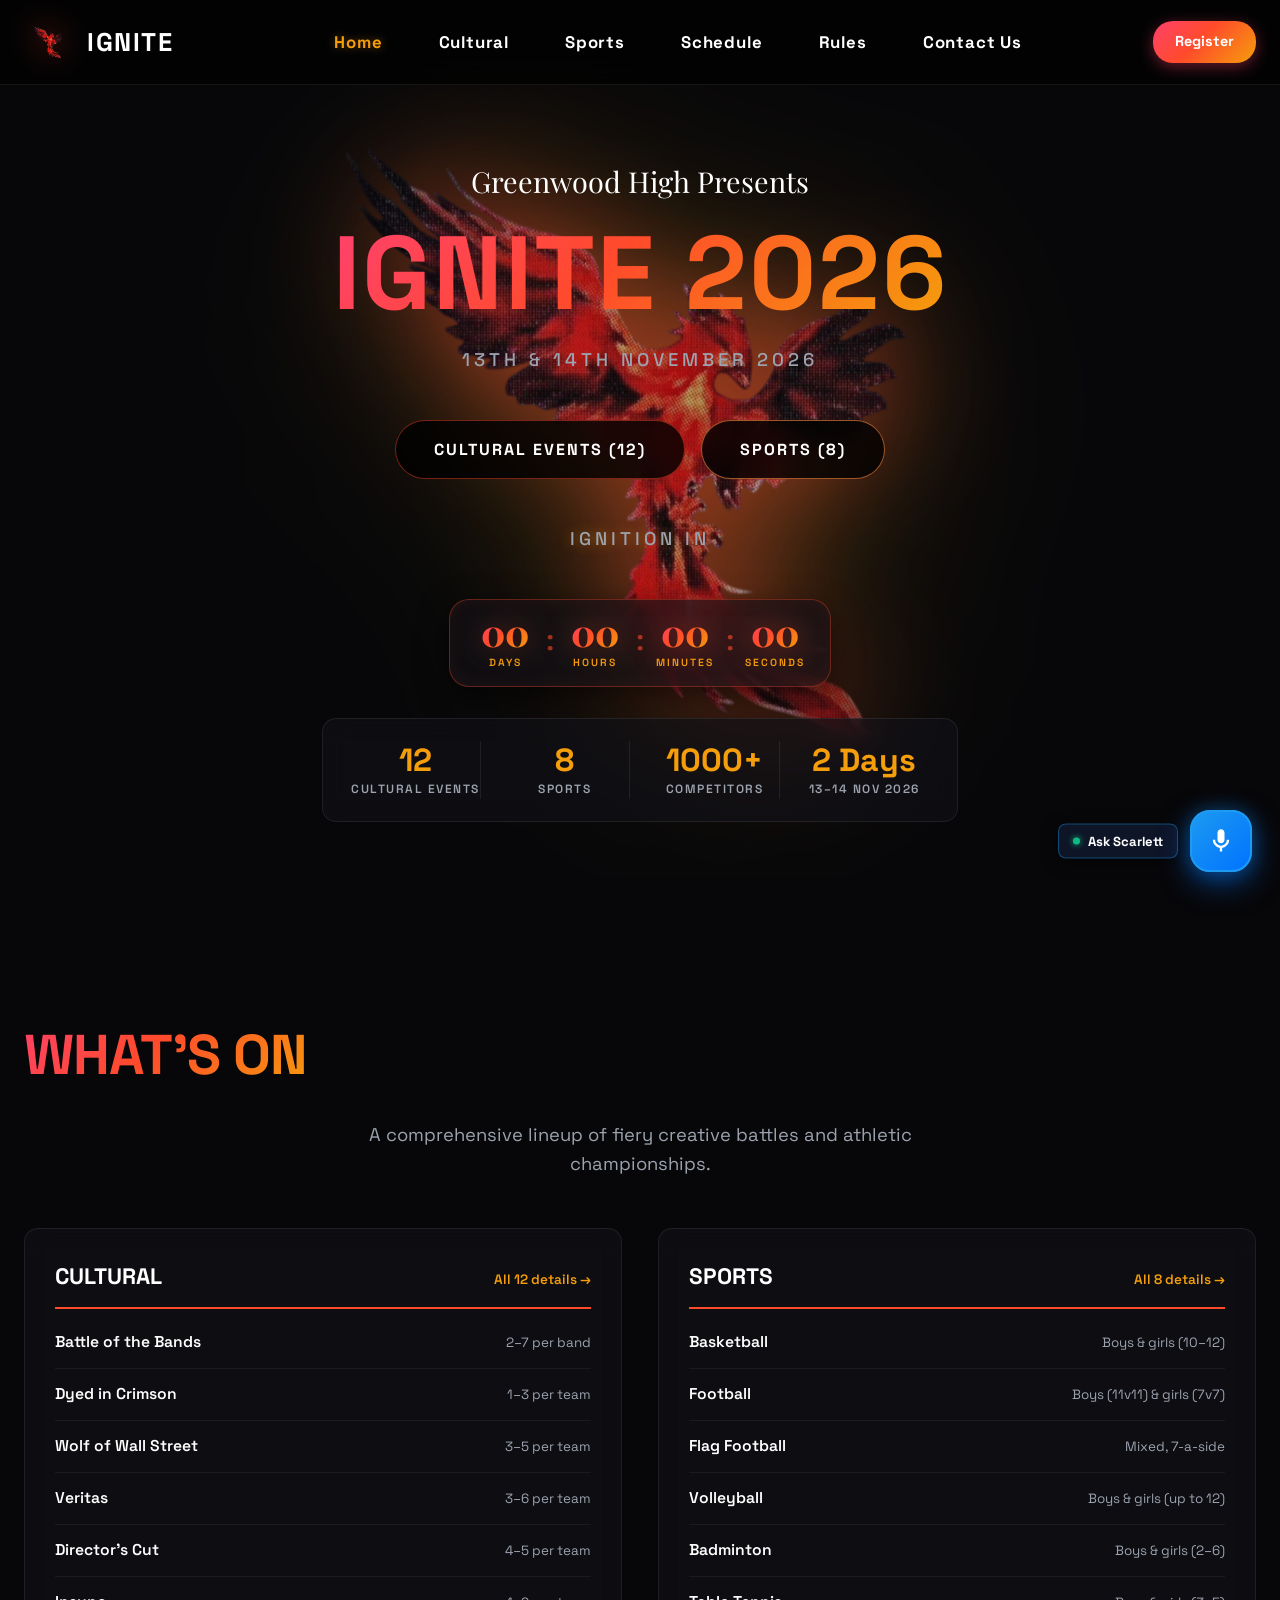
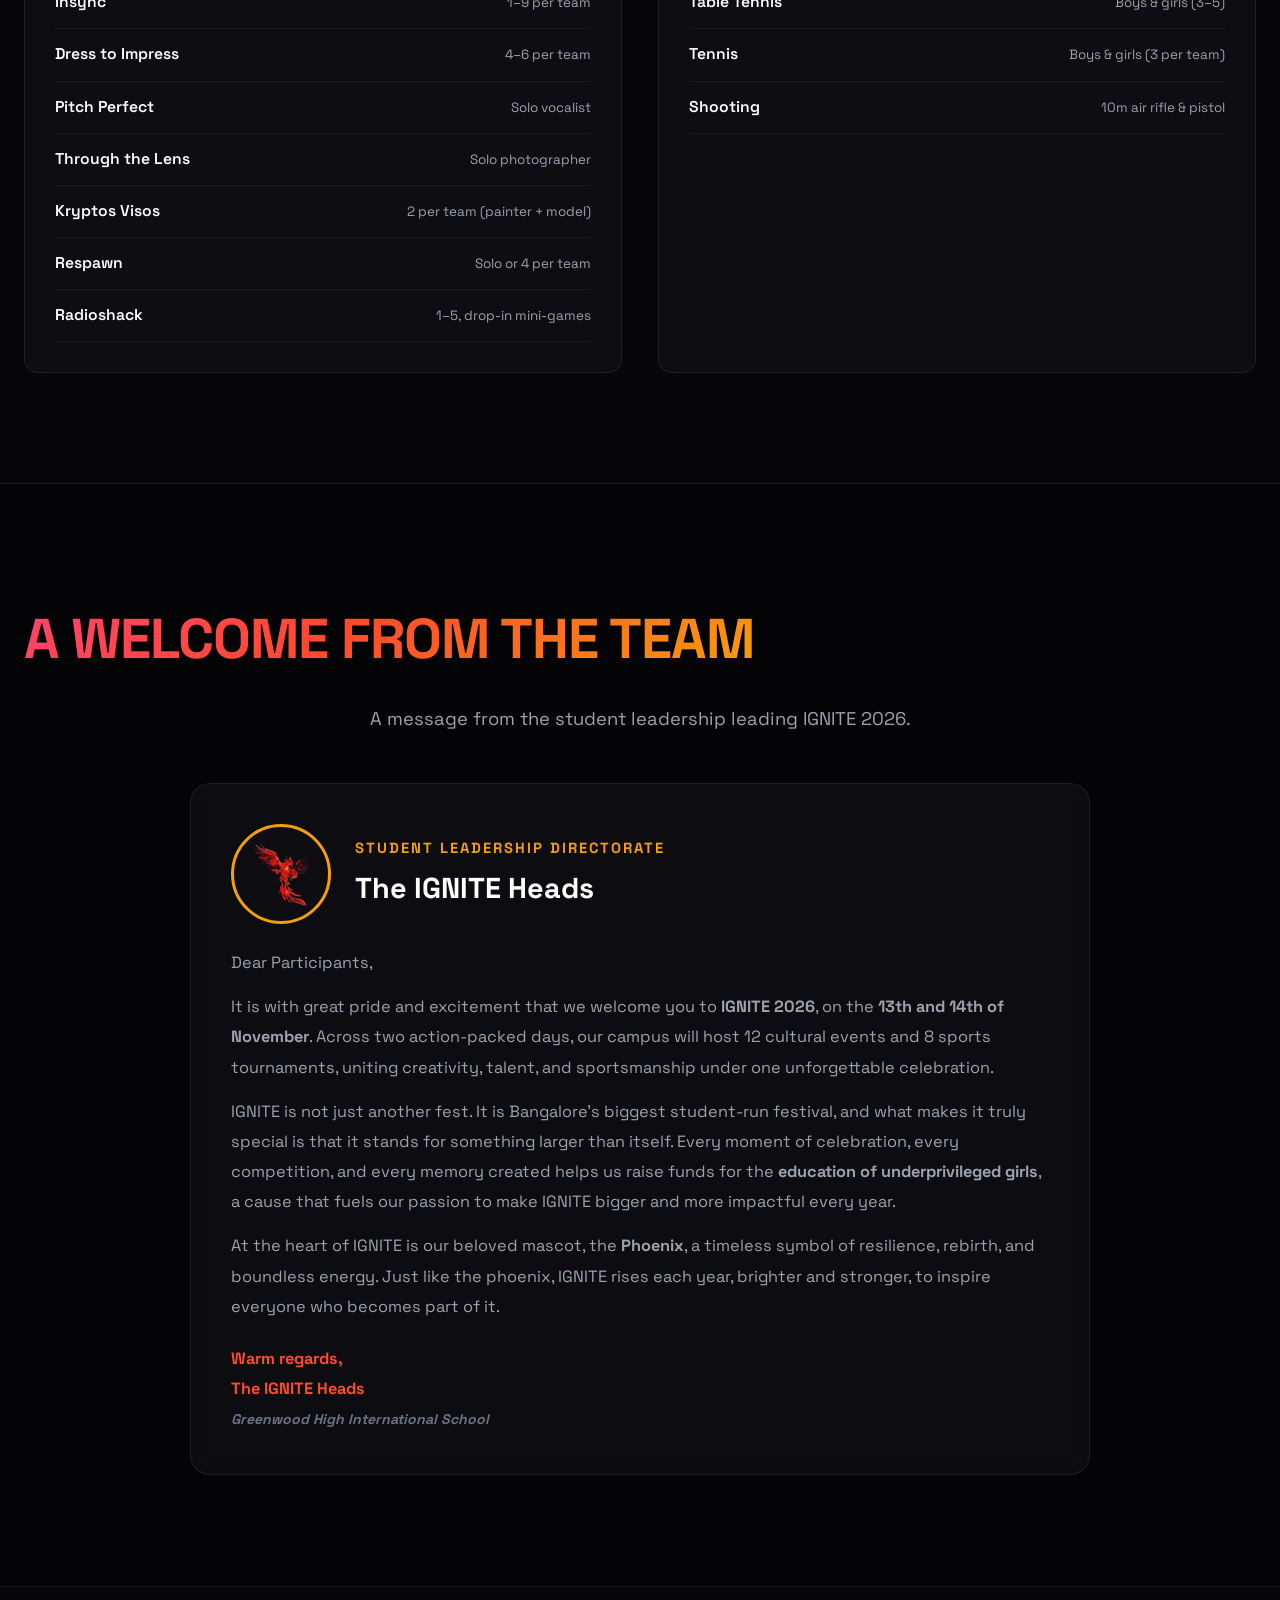
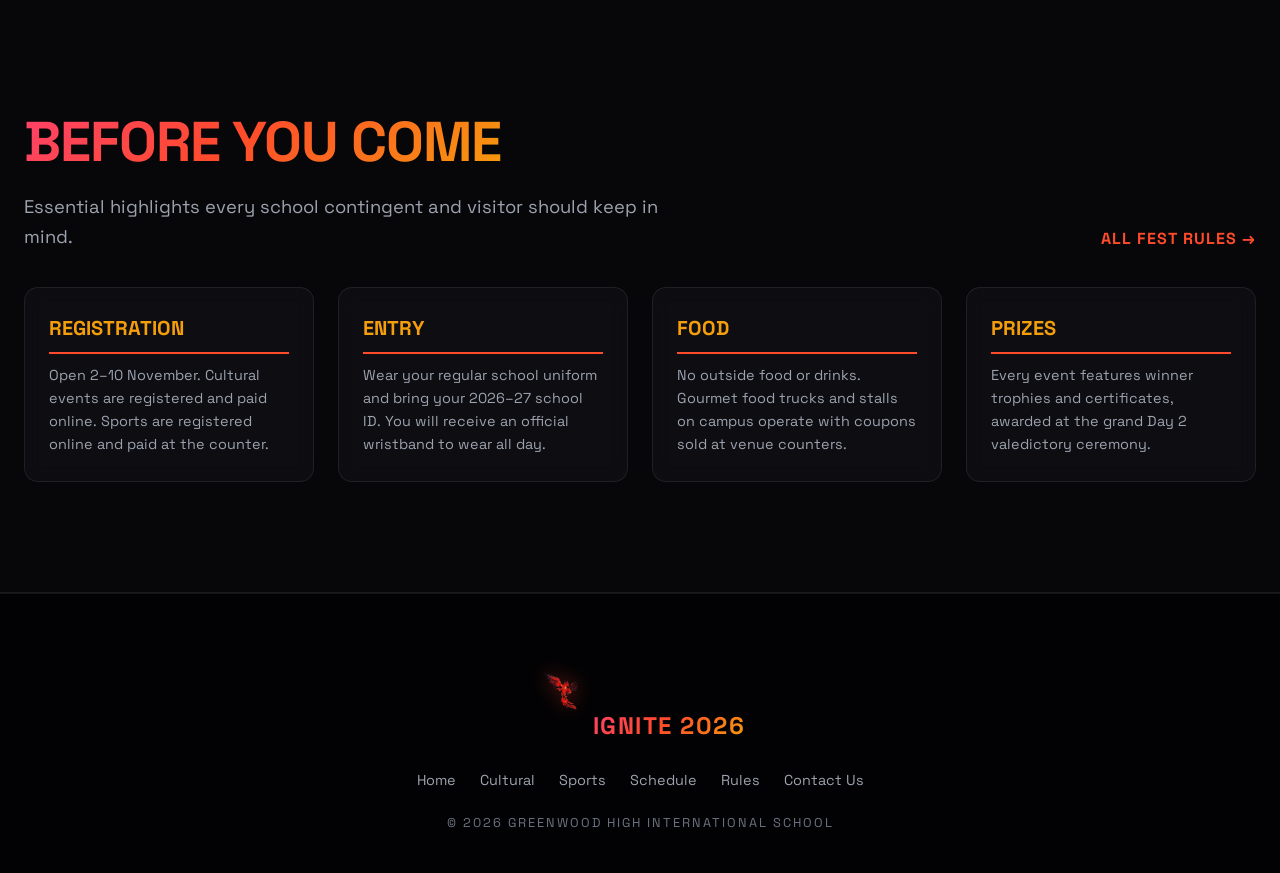
==== index.html @ 3eb48167 "Update index.html" ====
<!DOCTYPE html>
<html lang="en">
<head>
    <meta charset="UTF-8">
    <meta name="viewport" content="width=device-width, initial-scale=1.0">
    <title>IGNITE 2026 | Greenwood High Flagship Fest</title>
    <meta name="description" content="IGNITE 2026 is Greenwood High's premier interschool fest: 12 cultural events and 8 sports across two days, 13–14 November 2026.">
    <link rel="preconnect" href="https://fonts.googleapis.com">
    <link rel="preconnect" href="https://fonts.gstatic.com" crossorigin>
    <link href="https://fonts.googleapis.com/css2?family=Playfair+Display:ital,wght@0,600;0,800;1,600&family=Space+Grotesk:wght@300;400;500;600;700;800&display=swap" rel="stylesheet">
    <script>try{if(sessionStorage.getItem("igniteBurn")==="1")document.documentElement.classList.add("fire-arriving")}catch(e){}</script>
    <link rel="stylesheet" href="./styles.css">
</head>
<body>

    <!-- Phoenix Welcome Flight Entrance Animation -->
    <div id="phoenixWelcomeOverlay" class="phoenix-welcome-overlay">
        <button id="welcomeSkipBtn" class="welcome-skip-btn" aria-label="Skip intro animation">Skip Intro ✕</button>
        <div class="welcome-fire-ring"></div>
        <div class="welcome-phoenix-actor">
            <img src="WhatsApp Image 2026-10-20 at 10.38.51 PM.png" alt="IGNITE Phoenix Mascot Flying">
        </div>
        <div class="welcome-flight-text">
            <span class="welcome-flight-tag">Greenwood High Presents</span>
            <h2 class="welcome-flight-heading">IGNITE 2026</h2>
        </div>
    </div>

    <!-- Ambient Glowing Background Aura -->
    <div class="bg-ambient-glow">
        <div class="ambient-blob ambient-blob-1"></div>
        <div class="ambient-blob ambient-blob-2"></div>
        <div class="ambient-blob ambient-blob-3"></div>
    </div>

    <!-- Navigation Header -->
    <nav>
        <div class="container nav-content">
            <a href="index.html" class="logo-link">
                <img src="WhatsApp Image 2026-10-20 at 10.38.51 PM.png" alt="IGNITE Phoenix Mascot" class="nav-logo">
                <span class="logo-text">IGNITE</span>
            </a>

            <div class="nav-links">
                <a href="index.html" class="active">Home</a>
                <a href="cultural.html">Cultural</a>
                <a href="sports.html">Sports</a>
                <a href="schedule.html">Schedule</a>
                <a href="rules.html">Rules</a>
                <a href="contact.html">Contact Us</a>
            </div>

            <div class="nav-cta-group">
                <a href="contact.html" class="btn-register-nav">Register</a>
            </div>
        </div>
    </nav>

    <!-- Hero Section with Flying Phoenix Mascot Aura -->
    <header id="home" class="hero">
        <div class="container">
            <span class="intro-text">Greenwood High Presents</span>
            <h1><span class="gradient-text">IGNITE 2026</span></h1>
            <p>13th &amp; 14th November 2026</p>

            <div class="hero-actions-group">
                <a href="cultural.html" class="btn-glow">Cultural Events (12)</a>
                <a href="sports.html" class="btn-glow" style="border-color: rgba(255, 140, 66, 0.6);">Sports (8)</a>
            </div>

            <!-- Countdown Timer inspired by Oakridge Codefest -->
            <div class="hero-countdown-wrap" data-reveal>
                <p class="countdown-label">Ignition In</p>
                <div class="glass-countdown" data-target="2026-11-13T08:30:00+05:30" role="group" aria-label="Countdown to IGNITE 2026, 13th November 2026">
                    <div class="countdown-unit-box">
                        <span class="countdown-num" data-unit="days">00</span>
                        <span class="countdown-tag">Days</span>
                    </div>
                    <div class="countdown-sep">:</div>
                    <div class="countdown-unit-box">
                        <span class="countdown-num" data-unit="hours">00</span>
                        <span class="countdown-tag">Hours</span>
                    </div>
                    <div class="countdown-sep">:</div>
                    <div class="countdown-unit-box">
                        <span class="countdown-num" data-unit="minutes">00</span>
                        <span class="countdown-tag">Minutes</span>
                    </div>
                    <div class="countdown-sep">:</div>
                    <div class="countdown-unit-box">
                        <span class="countdown-num" data-unit="seconds">00</span>
                        <span class="countdown-tag">Seconds</span>
                    </div>
                </div>
            </div>

            <!-- Quick Metrics Strip -->
            <div class="hero-metrics">
                <div class="metric-item">
                    <div class="metric-num">12</div>
                    <div class="metric-label">Cultural Events</div>
                </div>
                <div class="metric-item">
                    <div class="metric-num">8</div>
                    <div class="metric-label">Sports</div>
                </div>
                <div class="metric-item">
                    <div class="metric-num">1000+</div>
                    <div class="metric-label">Competitors</div>
                </div>
                <div class="metric-item">
                    <div class="metric-num">2 Days</div>
                    <div class="metric-label">13–14 Nov 2026</div>
                </div>
            </div>
        </div>
    </header>

    <!-- What's On: Live Programme Overview -->
    <section class="section">
        <div class="container">
            <h2 class="section-title gradient-text">What's On</h2>
            <p class="section-subtitle">A comprehensive lineup of fiery creative battles and athletic championships.</p>

            <div class="programme-grid">
                <!-- Cultural Programme Box -->
                <div class="programme-box">
                    <h3>Cultural <a href="cultural.html">All 12 details →</a></h3>
                    <ul class="programme-list">
                        <li><a href="cultural.html#battle-of-the-bands"><span class="name">Battle of the Bands</span><span class="size">2–7 per band</span></a></li>
                        <li><a href="cultural.html#dyed-in-crimson"><span class="name">Dyed in Crimson</span><span class="size">1–3 per team</span></a></li>
                        <li><a href="cultural.html#wolf-of-wall-street"><span class="name">Wolf of Wall Street</span><span class="size">3–5 per team</span></a></li>
                        <li><a href="cultural.html#veritas"><span class="name">Veritas</span><span class="size">3–6 per team</span></a></li>
                        <li><a href="cultural.html#directors-cut"><span class="name">Director's Cut</span><span class="size">4–5 per team</span></a></li>
                        <li><a href="cultural.html#insync"><span class="name">Insync</span><span class="size">1–9 per team</span></a></li>
                        <li><a href="cultural.html#dress-to-impress"><span class="name">Dress to Impress</span><span class="size">4–6 per team</span></a></li>
                        <li><a href="cultural.html#pitch-perfect"><span class="name">Pitch Perfect</span><span class="size">Solo vocalist</span></a></li>
                        <li><a href="cultural.html#through-the-lens"><span class="name">Through the Lens</span><span class="size">Solo photographer</span></a></li>
                        <li><a href="cultural.html#kryptos-visos"><span class="name">Kryptos Visos</span><span class="size">2 per team (painter + model)</span></a></li>
                        <li><a href="cultural.html#respawn"><span class="name">Respawn</span><span class="size">Solo or 4 per team</span></a></li>
                        <li><a href="cultural.html#radioshack"><span class="name">Radioshack</span><span class="size">1–5, drop-in mini-games</span></a></li>
                    </ul>
                </div>

                <!-- Sports Programme Box -->
                <div class="programme-box">
                    <h3>Sports <a href="sports.html">All 8 details →</a></h3>
                    <ul class="programme-list">
                        <li><a href="sports.html#basketball"><span class="name">Basketball</span><span class="size">Boys &amp; girls (10–12)</span></a></li>
                        <li><a href="sports.html#football"><span class="name">Football</span><span class="size">Boys (11v11) &amp; girls (7v7)</span></a></li>
                        <li><a href="sports.html#flag-football"><span class="name">Flag Football</span><span class="size">Mixed, 7-a-side</span></a></li>
                        <li><a href="sports.html#volleyball"><span class="name">Volleyball</span><span class="size">Boys &amp; girls (up to 12)</span></a></li>
                        <li><a href="sports.html#badminton"><span class="name">Badminton</span><span class="size">Boys &amp; girls (2–6)</span></a></li>
                        <li><a href="sports.html#table-tennis"><span class="name">Table Tennis</span><span class="size">Boys &amp; girls (3–5)</span></a></li>
                        <li><a href="sports.html#tennis"><span class="name">Tennis</span><span class="size">Boys &amp; girls (3 per team)</span></a></li>
                        <li><a href="sports.html#shooting"><span class="name">Shooting</span><span class="size">10m air rifle &amp; pistol</span></a></li>
                    </ul>
                </div>
            </div>
        </div>
    </section>

    <!-- Welcome Letter from the Team Section -->
    <section id="welcome" class="section section-darker">
        <div class="container">
            <h2 class="section-title gradient-text">A Welcome From The Team</h2>
            <p class="section-subtitle">A message from the student leadership leading IGNITE 2026.</p>

            <div style="max-width: 900px; margin: 0 auto;">
                <div class="glass-card" style="display: flex; flex-direction: column; gap: 24px; text-align: left;">
                    <div style="display: flex; align-items: center; gap: 24px; flex-wrap: wrap;">
                        <img src="WhatsApp Image 2026-10-20 at 10.38.51 PM.png" alt="Phoenix Crest" style="width: 100px; height: 100px; border-radius: 50%; object-fit: cover; border: 3px solid var(--accent-gold); flex-shrink: 0;">
                        <div>
                            <h4 style="color: var(--accent-gold); text-transform: uppercase; letter-spacing: 2px; font-size: 0.92rem; margin-bottom: 4px;">Student Leadership Directorate</h4>
                            <h3 style="font-size: 1.8rem; font-weight: 800;">The IGNITE Heads</h3>
                        </div>
                    </div>
                    <div style="color: var(--text-muted); font-size: 1.02rem; line-height: 1.85; display: flex; flex-direction: column; gap: 14px;">
                        <p>Dear Participants,</p>
                        <p>It is with great pride and excitement that we welcome you to <strong>IGNITE 2026</strong>, on the <strong>13th and 14th of November</strong>. Across two action-packed days, our campus will host 12 cultural events and 8 sports tournaments, uniting creativity, talent, and sportsmanship under one unforgettable celebration.</p>
                        <p>IGNITE is not just another fest. It is Bangalore's biggest student-run festival, and what makes it truly special is that it stands for something larger than itself. Every moment of celebration, every competition, and every memory created helps us raise funds for the <strong>education of underprivileged girls</strong>, a cause that fuels our passion to make IGNITE bigger and more impactful every year.</p>
                        <p>At the heart of IGNITE is our beloved mascot, the <strong>Phoenix</strong>, a timeless symbol of resilience, rebirth, and boundless energy. Just like the phoenix, IGNITE rises each year, brighter and stronger, to inspire everyone who becomes part of it.</p>
                        <p style="color: var(--accent-orange); font-weight: 700; margin-top: 8px;">Warm regards,<br>The IGNITE Heads<br><em style="font-size: 0.88rem; color: var(--text-subtle);">Greenwood High International School</em></p>
                    </div>
                </div>
            </div>
        </div>
    </section>

    <!-- Before You Come Section -->
    <section class="section">
        <div class="container">
            <div style="display: flex; justify-content: space-between; align-items: flex-end; margin-bottom: 20px; flex-wrap: wrap; gap: 16px;">
                <div>
                    <h2 class="section-title gradient-text" style="text-align: left; margin-bottom: 6px;">Before You Come</h2>
                    <p class="section-subtitle" style="text-align: left; margin-bottom: 0;">Essential highlights every school contingent and visitor should keep in mind.</p>
                </div>
                <a href="rules.html" class="event-action" style="font-size: 1rem;">All fest rules →</a>
            </div>

            <div class="know-grid">
                <div class="know-item">
                    <h3>Registration</h3>
                    <p>Open 2–10 November. Cultural events are registered and paid online. Sports are registered online and paid at the counter.</p>
                </div>
                <div class="know-item">
                    <h3>Entry</h3>
                    <p>Wear your regular school uniform and bring your 2026–27 school ID. You will receive an official wristband to wear all day.</p>
                </div>
                <div class="know-item">
                    <h3>Food</h3>
                    <p>No outside food or drinks. Gourmet food trucks and stalls on campus operate with coupons sold at venue counters.</p>
                </div>
                <div class="know-item">
                    <h3>Prizes</h3>
                    <p>Every event features winner trophies and certificates, awarded at the grand Day 2 valedictory ceremony.</p>
                </div>
            </div>
        </div>
    </section>

    <!-- Footer -->
    <footer>
        <div class="container">
            <img src="WhatsApp Image 2026-10-20 at 10.38.51 PM.png" alt="IGNITE Crest">
            <div class="logo-text gradient-text" style="font-size: 1.5rem; margin-bottom: 10px;">IGNITE 2026</div>
            <ul class="footer-nav">
                <li><a href="index.html">Home</a></li>
                <li><a href="cultural.html">Cultural</a></li>
                <li><a href="sports.html">Sports</a></li>
                <li><a href="schedule.html">Schedule</a></li>
                <li><a href="rules.html">Rules</a></li>
                <li><a href="contact.html">Contact Us</a></li>
            </ul>
            <p style="text-transform: uppercase; letter-spacing: 2px; font-size: 0.8rem; color: var(--text-subtle);">© 2026 Greenwood High International School</p>
        </div>
    </footer>

    <!-- SCARLETT AI VOICE/CHAT BUTTON (Omnipresent) -->
    <div class="scarlett-omnipresent-container">
        <div class="scarlett-fab-tag">
            <span class="scarlett-status-dot"></span>
            Ask Scarlett
        </div>
        <button id="scarlettVoiceBtn" class="scarlett-voice-button" aria-label="Open Scarlett AI Assistant">
            <div class="scarlett-voice-pulse"></div>
            <svg class="scarlett-mic-icon" viewBox="0 0 24 24">
                <path d="M12 14c1.66 0 3-1.34 3-3V5c0-1.66-1.34-3-3-3S9 3.34 9 5v6c0 1.66 1.34 3 3 3z"/>
                <path d="M17 11c0 2.76-2.24 5-5 5s-5-2.24-5-5H5c0 3.53 2.61 6.43 6 6.92V21h2v-3.08c3.39-.49 6-3.39 6-6.92h-2z"/>
            </svg>
        </button>
    </div>

    <!-- Scarlett Chat Drawer Window -->
    <div id="scarlettChatWindow" class="scarlett-chat-window">
        <div class="scarlett-chat-header">
            <div class="scarlett-profile">
                <div class="scarlett-avatar-bubble">
                    <svg viewBox="0 0 24 24"><path d="M12 14c1.66 0 3-1.34 3-3V5c0-1.66-1.34-3-3-3S9 3.34 9 5v6c0 1.66 1.34 3 3 3z"/><path d="M17 11c0 2.76-2.24 5-5 5s-5-2.24-5-5H5c0 3.53 2.61 6.43 6 6.92V21h2v-3.08c3.39-.49 6-3.39 6-6.92h-2z"/></svg>
                </div>
                <div>
                    <div class="scarlett-name">Scarlett AI</div>
                    <div class="scarlett-status-text">
                        <span class="scarlett-status-dot"></span>
                        IGNITE 2026 Assistant
                    </div>
                </div>
            </div>
            <button id="scarlettChatClose" class="scarlett-chat-close" aria-label="Close Chat">✕</button>
        </div>

        <div id="scarlettChatMessages" class="scarlett-chat-messages">
            <div class="scarlett-msg bot">
                <div class="scarlett-msg-bubble">
                    Hello! I'm <strong>Scarlett</strong>, your official assistant for Greenwood High's IGNITE 2026. Ask me anything about our 12 cultural events, 8 sports, rules, or registration!
                </div>
                <span class="scarlett-msg-time">Just now</span>
            </div>
        </div>

        <div class="scarlett-quick-chips">
            <button class="scarlett-chip" data-prompt="What are the dates for IGNITE?">📅 Fest Dates</button>
            <button class="scarlett-chip" data-prompt="What are the rules for Wolf of Wall Street?">📈 Wall Street</button>
            <button class="scarlett-chip" data-prompt="Tell me about Battle of the Bands">🎸 Bands</button>
            <button class="scarlett-chip" data-prompt="What is Dyed in Crimson about?">🩸 Crimson Mystery</button>
            <button class="scarlett-chip" data-prompt="What sports tournaments are happening?">⚽ Sports</button>
            <button class="scarlett-chip" data-prompt="What are the key rules for entry?">🎟️ Entry Rules</button>
        </div>

        <div class="scarlett-input-area">
            <input type="text" id="scarlettChatInput" placeholder="Ask Scarlett about rules, events, schedule...">
            <button id="scarlettSendBtn" class="scarlett-send-btn" aria-label="Send query">
                <svg viewBox="0 0 24 24"><path d="M2.01 21L23 12 2.01 3 2 10l15 2-15 2z"/></svg>
            </button>
        </div>
    </div>

    <script src="./script.js"></script>
</body>
</html>
---- styles.css ----
/* ==========================================================================
   IGNITE 2026 - Premium Dark Fire / Phoenix Design System
   Exact GWHMUN 2026 Architectural Alignment with IGNITE Fire Warm Palette
   ========================================================================== */

:root {
    --bg-color: #070709;
    --surface-color: rgba(18, 18, 24, 0.65);
    --surface-card: rgba(22, 22, 30, 0.75);
    --border-color: rgba(255, 255, 255, 0.08);
    --border-glow: rgba(255, 75, 43, 0.3);
    --text-main: #ffffff;
    --text-muted: #9ca3af;
    --text-subtle: #6b7280;

    /* IGNITE Warm Fire / Phoenix Accents */
    --accent-gold: #f59e0b;
    --accent-orange: #ff4b2b;
    --accent-fire: #ff416c;
    --accent-crimson: #e11d48;
    --gradient-glow: linear-gradient(135deg, #ff416c 0%, #ff4b2b 45%, #f59e0b 100%);
    --gradient-fire: linear-gradient(135deg, #ff416c 0%, #ff4b2b 45%, #f59e0b 100%);

    --radius-sm: 8px;
    --radius-md: 14px;
    --radius-lg: 20px;
    --radius-full: 9999px;

    --transition: all 0.35s cubic-bezier(0.16, 1, 0.3, 1);
}

* {
    margin: 0;
    padding: 0;
    box-sizing: border-box;
    font-family: 'Space Grotesk', sans-serif;
    scroll-behavior: smooth;
}

body {
    background-color: var(--bg-color);
    color: var(--text-main);
    line-height: 1.6;
    overflow-x: hidden;
    position: relative;
    transition: opacity 0.2s ease;
}

body.fade-out {
    opacity: 0;
}

@keyframes fadeInPage {
    from { opacity: 0; transform: translateY(15px); }
    to { opacity: 1; transform: translateY(0); }
}

.container {
    max-width: 1300px;
    margin: 0 auto;
    padding: 0 24px;
}

/* Background Ambient Glow */
.bg-ambient-glow {
    position: fixed;
    top: 0;
    left: 0;
    width: 100%;
    height: 100%;
    pointer-events: none;
    z-index: -1;
    overflow: hidden;
}

.ambient-blob {
    position: absolute;
    border-radius: 50%;
    filter: blur(120px);
    opacity: 0.16;
}

.ambient-blob-1 { width: 550px; height: 550px; background: #ff416c; top: -100px; left: -100px; }
.ambient-blob-2 { width: 600px; height: 600px; background: #ff4b2b; top: 40%; right: -150px; }
.ambient-blob-3 { width: 500px; height: 500px; background: #f59e0b; bottom: -100px; left: 20%; }

/* --- Glass Navbar (GWHMUN Style) --- */
nav {
    position: fixed;
    top: 0;
    width: 100%;
    padding: 18px 0;
    background: rgba(0, 0, 0, 0.65);
    backdrop-filter: blur(20px);
    -webkit-backdrop-filter: blur(20px);
    border-bottom: 1px solid var(--border-color);
    z-index: 1000;
    transition: var(--transition);
}

nav.scrolled {
    padding: 14px 0;
    background: rgba(7, 7, 9, 0.95);
    border-bottom: 1px solid rgba(255, 75, 43, 0.25);
    box-shadow: 0 10px 30px rgba(0, 0, 0, 0.6);
}

.nav-content {
    display: flex;
    align-items: center;
    justify-content: space-between;
}

.logo-link {
    display: flex;
    align-items: center;
    gap: 15px;
    padding-right: 30px;
    text-decoration: none;
}

.nav-logo {
    height: 48px;
    width: 48px;
    object-fit: contain;
    border-radius: 50%;
    filter: drop-shadow(0 0 15px rgba(255, 75, 43, 0.5));
    animation: mascotPulse 4s infinite;
}

@keyframes mascotPulse {
    0%, 100% { filter: drop-shadow(0 0 10px rgba(255, 65, 108, 0.4)); transform: scale(1); }
    50% { filter: drop-shadow(0 0 25px rgba(255, 75, 43, 0.8)); transform: scale(1.05); }
}

.logo-text {
    font-size: 1.6rem;
    font-weight: 800;
    color: var(--text-main);
    letter-spacing: 1.5px;
    text-transform: uppercase;
    transition: all 0.3s ease;
}

.logo-link:hover .logo-text {
    color: var(--accent-gold);
    text-shadow: 0 0 12px rgba(245, 158, 11, 0.5);
}

.nav-links {
    flex: 1;
    display: flex;
    justify-content: space-evenly;
    align-items: center;
    max-width: 800px;
    list-style: none;
    margin: 0 auto;
}

.nav-links a {
    color: var(--text-main);
    text-decoration: none;
    font-size: 1.05rem;
    font-weight: 700;
    text-transform: capitalize;
    letter-spacing: 0.8px;
    transition: color 0.3s ease;
}

.nav-links a:hover,
.nav-links a.active {
    color: var(--accent-gold);
    text-shadow: 0 0 10px rgba(245, 158, 11, 0.4);
}

.nav-cta-group {
    display: flex;
    align-items: center;
    gap: 12px;
}

.btn-register-nav {
    background: var(--gradient-fire);
    color: #fff !important;
    padding: 9px 22px;
    border-radius: 20px;
    font-size: 0.9rem;
    font-weight: 700 !important;
    text-decoration: none;
    box-shadow: 0 4px 15px rgba(255, 65, 108, 0.4);
    transition: var(--transition);
}

.btn-register-nav:hover {
    transform: translateY(-2px);
    box-shadow: 0 6px 25px rgba(255, 75, 43, 0.6);
}

/* --- Hero Section --- */
.hero {
    min-height: 100vh;
    display: flex;
    flex-direction: column;
    align-items: center;
    justify-content: center;
    text-align: center;
    position: relative;
    padding-top: 80px;
    background-color: var(--bg-color);
    overflow: hidden;
}

.hero::before {
    content: '';
    position: absolute;
    top: 50%;
    left: 50%;
    transform: translate(-50%, -50%);
    width: 100%;
    max-width: 1200px;
    height: 95%;
    background: url('WhatsApp Image 2026-10-20 at 10.38.51 PM.png') no-repeat center center;
    background-size: contain;
    mix-blend-mode: screen;
    opacity: 0.75;
    z-index: 1;
    pointer-events: none;
    -webkit-mask-image: radial-gradient(circle at center, rgba(0, 0, 0, 1) 25%, rgba(0, 0, 0, 0.7) 48%, rgba(0, 0, 0, 0) 68%);
    mask-image: radial-gradient(circle at center, rgba(0, 0, 0, 1) 25%, rgba(0, 0, 0, 0.7) 48%, rgba(0, 0, 0, 0) 68%);
    filter: drop-shadow(0 0 60px rgba(255, 75, 43, 0.8)) drop-shadow(0 0 100px rgba(245, 158, 11, 0.5));
    animation: heroBirdFlight 14s ease-in-out infinite alternate;
}

@keyframes heroBirdFlight {
    0% {
        transform: translate(-50%, -50%) scale(0.98) rotate(-1deg);
        filter: drop-shadow(0 0 45px rgba(255, 75, 43, 0.5));
    }
    30% {
        transform: translate(-49%, -52%) scale(1.05) rotate(1.5deg);
        filter: drop-shadow(0 0 75px rgba(255, 140, 0, 0.8));
    }
    65% {
        transform: translate(-51%, -48%) scale(1.02) rotate(-1deg);
        filter: drop-shadow(0 0 60px rgba(255, 65, 108, 0.7));
    }
    100% {
        transform: translate(-50%, -51%) scale(1.08) rotate(2deg);
        filter: drop-shadow(0 0 90px rgba(255, 75, 43, 0.9));
    }
}

.hero .container {
    position: relative;
    z-index: 2;
}

.intro-text {
    display: block;
    font-family: 'Playfair Display', serif;
    font-size: 1.8rem;
    color: var(--text-main);
    margin-bottom: 10px;
    font-weight: 400;
}

.hero h1 {
    font-family: 'Playfair Display', serif;
    font-size: clamp(3.4rem, 8.5vw, 6.5rem);
    font-weight: 700;
    line-height: 1;
    letter-spacing: 2px;
    margin-bottom: 20px;
    color: var(--text-main);
    width: 100%;
}

.gradient-text {
    background: var(--gradient-glow);
    -webkit-background-clip: text;
    -webkit-text-fill-color: transparent;
    display: inline-block;
}

.hero p {
    font-size: 1.15rem;
    color: var(--text-muted);
    letter-spacing: 4px;
    text-transform: uppercase;
    font-weight: 500;
    margin-bottom: 45px;
}

.hero-actions-group {
    display: flex;
    gap: 16px;
    justify-content: center;
    flex-wrap: wrap;
    margin-bottom: 45px;
}

.btn-glow {
    position: relative;
    display: inline-block;
    padding: 16px 38px;
    color: var(--text-main);
    font-weight: 700;
    text-transform: uppercase;
    letter-spacing: 2px;
    text-decoration: none;
    background: rgba(0, 0, 0, 0.8);
    border: 1px solid rgba(255, 75, 43, 0.45);
    border-radius: 30px;
    transition: all 0.4s cubic-bezier(0.16, 1, 0.3, 1);
    overflow: hidden;
    backdrop-filter: blur(10px);
}

.btn-glow::before {
    content: '';
    position: absolute;
    top: 0; left: 0; width: 100%; height: 100%;
    background: var(--gradient-glow);
    z-index: -1;
    transition: opacity 0.4s ease;
    opacity: 0;
}

.btn-glow:hover {
    border-color: transparent;
    transform: scale(1.05);
}

.btn-glow:hover::before {
    opacity: 1;
}

/* Quick Metrics Strip */
.hero-metrics {
    display: grid;
    grid-template-columns: repeat(4, 1fr);
    gap: 20px;
    max-width: 900px;
    margin: 0 auto;
    padding: 22px 28px;
    background: var(--surface-color);
    border: 1px solid var(--border-color);
    border-radius: var(--radius-md);
    backdrop-filter: blur(14px);
}

.metric-item {
    text-align: center;
    border-right: 1px solid var(--border-color);
}

.metric-item:last-child {
    border-right: none;
}

.metric-num {
    font-size: 2rem;
    font-weight: 800;
    color: var(--accent-gold);
    line-height: 1.2;
}

.metric-label {
    font-size: 0.75rem;
    font-weight: 600;
    text-transform: uppercase;
    letter-spacing: 1.5px;
    color: var(--text-muted);
}

/* --- Section Page Layout (Separate Pages) --- */
.section-page {
    padding: 150px 0 100px;
    min-height: 85vh;
}

.section {
    padding: 110px 0;
    border-bottom: 1px solid var(--border-color);
}

.section-darker {
    background-color: #040406;
}

.section-title {
    font-size: clamp(2.4rem, 5vw, 3.5rem);
    font-weight: 900;
    text-transform: uppercase;
    letter-spacing: -1px;
    margin-bottom: 20px;
    text-align: center;
}

.section-subtitle {
    color: var(--text-muted);
    font-size: 1.15rem;
    margin-bottom: 50px;
    max-width: 650px;
    margin-left: auto;
    margin-right: auto;
    text-align: center;
}

/* --- Filter Bar --- */
.event-filter-bar {
    display: flex;
    justify-content: center;
    gap: 10px;
    margin-bottom: 40px;
    flex-wrap: wrap;
}

.sub-filter-btn {
    padding: 9px 22px;
    border-radius: var(--radius-full);
    background: rgba(255, 255, 255, 0.04);
    border: 1px solid var(--border-color);
    color: var(--text-muted);
    font-size: 0.85rem;
    font-weight: 700;
    letter-spacing: 1px;
    text-transform: uppercase;
    cursor: pointer;
    transition: var(--transition);
}

.sub-filter-btn:hover {
    color: #fff;
    background: rgba(255, 255, 255, 0.08);
}

.sub-filter-btn.active {
    background: var(--gradient-fire);
    color: #fff;
    border-color: transparent;
    box-shadow: 0 4px 18px rgba(255, 75, 43, 0.4);
}

/* --- Event Cards Grid --- */
.events-grid {
    display: grid;
    grid-template-columns: repeat(auto-fill, minmax(370px, 1fr));
    gap: 28px;
}

.event-card {
    background: var(--surface-color);
    border: 1px solid var(--border-color);
    border-radius: var(--radius-md);
    padding: 34px;
    display: flex;
    flex-direction: column;
    position: relative;
    overflow: hidden;
    backdrop-filter: blur(12px);
    transition: var(--transition);
}

.event-card::before {
    content: '';
    position: absolute;
    top: 0; left: 0; width: 100%; height: 3px;
    background: var(--gradient-fire);
    transform: scaleX(0);
    transform-origin: left;
    transition: transform 0.4s ease;
}

.event-card:hover {
    transform: translateY(-8px);
    background: rgba(26, 26, 36, 0.85);
    border-color: rgba(255, 75, 43, 0.35);
    box-shadow: 0 16px 40px rgba(0, 0, 0, 0.6), 0 0 25px rgba(255, 75, 43, 0.15);
}

.event-card:hover::before {
    transform: scaleX(1);
}

.event-card-top {
    display: flex;
    justify-content: space-between;
    align-items: flex-start;
    margin-bottom: 20px;
}

.event-icon-box {
    width: 54px;
    height: 54px;
    border-radius: var(--radius-sm);
    background: rgba(255, 75, 43, 0.1);
    border: 1px solid rgba(255, 75, 43, 0.25);
    display: flex;
    align-items: center;
    justify-content: center;
    transition: var(--transition);
}

.event-card:hover .event-icon-box {
    background: var(--gradient-fire);
    transform: scale(1.08) rotate(3deg);
}

.event-icon-box svg {
    width: 26px;
    height: 26px;
    stroke: var(--accent-orange);
    transition: var(--transition);
}

.event-card:hover .event-icon-box svg {
    stroke: #ffffff;
}

.event-participants-badge {
    font-size: 0.75rem;
    font-weight: 700;
    padding: 5px 12px;
    background: rgba(255, 255, 255, 0.05);
    border: 1px solid rgba(255, 255, 255, 0.1);
    border-radius: var(--radius-full);
    color: #e5e7eb;
}

.event-card h3 {
    font-size: 1.55rem;
    font-weight: 800;
    margin-bottom: 6px;
    color: var(--text-main);
}

.event-tagline {
    font-size: 0.88rem;
    font-style: italic;
    color: var(--accent-gold);
    margin-bottom: 14px;
    font-weight: 500;
    line-height: 1.4;
}

.event-card p {
    color: var(--text-muted);
    font-size: 0.94rem;
    line-height: 1.65;
    margin-bottom: 20px;
    flex: 1;
}

.event-rules-box {
    background: rgba(0, 0, 0, 0.35);
    border-left: 3px solid var(--accent-orange);
    padding: 10px 14px;
    border-radius: 4px;
    font-size: 0.83rem;
    color: #d1d5db;
    margin-bottom: 20px;
}

.event-rules-box strong {
    color: #fff;
    display: block;
    margin-bottom: 2px;
    text-transform: uppercase;
    font-size: 0.72rem;
    letter-spacing: 1px;
}

.event-meta {
    display: flex;
    align-items: center;
    justify-content: space-between;
    padding-top: 18px;
    border-top: 1px solid rgba(255, 255, 255, 0.06);
    font-size: 0.85rem;
    color: var(--text-subtle);
}

.event-action {
    display: inline-flex;
    align-items: center;
    gap: 6px;
    color: var(--accent-orange);
    text-decoration: none;
    font-weight: 700;
    font-size: 0.85rem;
    text-transform: uppercase;
    letter-spacing: 1px;
    transition: var(--transition);
}

.event-action:hover {
    color: #fff;
    gap: 10px;
}

/* --- Glass Secretariat & Leadership Cards --- */
.glass-card {
    background: var(--surface-color);
    border: 1px solid var(--border-color);
    border-radius: 20px;
    padding: 40px;
    backdrop-filter: blur(10px);
    transition: all 0.4s ease;
    position: relative;
    overflow: hidden;
}

.glass-card::after {
    content: '';
    position: absolute;
    bottom: 0; left: 0; width: 100%; height: 3px;
    background: var(--gradient-glow);
    transform: scaleX(0);
    transform-origin: right;
    transition: transform 0.4s ease;
}

.glass-card:hover {
    transform: translateY(-8px);
    background: rgba(30, 30, 30, 0.8);
    border-color: rgba(255, 75, 43, 0.3);
}

.glass-card:hover::after {
    transform: scaleX(1);
    transform-origin: left;
}

/* --- Timeline Section --- */
.timeline-container {
    max-width: 850px;
    margin: 0 auto;
    position: relative;
}

.timeline-container::before {
    content: '';
    position: absolute;
    left: 20px;
    top: 10px;
    bottom: 10px;
    width: 2px;
    background: linear-gradient(180deg, var(--accent-crimson), var(--accent-orange), var(--accent-gold), transparent);
}

.timeline-item {
    position: relative;
    padding-left: 60px;
    margin-bottom: 35px;
}

.timeline-marker {
    position: absolute;
    left: 10px;
    top: 6px;
    width: 22px;
    height: 22px;
    border-radius: 50%;
    background: #070709;
    border: 3px solid var(--accent-orange);
    box-shadow: 0 0 12px rgba(255, 75, 43, 0.6);
}

.timeline-content {
    background: var(--surface-color);
    border: 1px solid var(--border-color);
    border-radius: var(--radius-md);
    padding: 24px 28px;
    backdrop-filter: blur(10px);
    transition: var(--transition);
}

.timeline-content:hover {
    border-color: rgba(255, 75, 43, 0.3);
    transform: translateX(6px);
}

.timeline-time {
    display: inline-block;
    font-size: 0.8rem;
    font-weight: 700;
    color: var(--accent-gold);
    letter-spacing: 1.5px;
    text-transform: uppercase;
    margin-bottom: 6px;
}

.timeline-content h4 {
    font-size: 1.25rem;
    font-weight: 700;
    margin-bottom: 8px;
}

.timeline-content p {
    color: var(--text-muted);
    font-size: 0.92rem;
}

/* --- Contact Section --- */
.contact-card {
    max-width: 900px;
    margin: 0 auto;
    padding: 50px;
}

.contact-details {
    display: flex;
    flex-direction: column;
    align-items: center;
    gap: 20px;
    margin-bottom: 40px;
}

.contact-link {
    display: flex;
    align-items: center;
    gap: 16px;
    color: var(--text-main);
    text-decoration: none;
    font-size: 1.1rem;
    font-weight: 600;
    padding: 12px 24px;
    background: rgba(255, 255, 255, 0.03);
    border: 1px solid var(--border-color);
    border-radius: var(--radius-sm);
    transition: var(--transition);
}

.contact-link:hover {
    background: rgba(255, 75, 43, 0.1);
    border-color: var(--accent-orange);
    color: var(--accent-orange);
    transform: translateX(4px);
}

.contact-link svg {
    width: 22px;
    height: 22px;
    stroke: var(--accent-orange);
    fill: none;
}

.map-wrapper {
    width: 100%;
    height: 340px;
    border-radius: var(--radius-md);
    overflow: hidden;
    border: 1px solid var(--border-color);
}

/* --- Footer --- */
footer {
    border-top: 1px solid var(--border-color);
    padding: 70px 0 40px;
    text-align: center;
    background: #020204;
}

footer img {
    height: 54px;
    width: 54px;
    border-radius: 50%;
    object-fit: contain;
    margin-bottom: 16px;
    filter: drop-shadow(0 0 10px rgba(255, 75, 43, 0.4));
}

.footer-nav {
    display: flex;
    gap: 24px;
    justify-content: center;
    list-style: none;
    margin: 12px 0 20px;
    flex-wrap: wrap;
}

.footer-nav a {
    color: var(--text-muted);
    text-decoration: none;
    font-size: 0.9rem;
    transition: color 0.3s ease;
}

.footer-nav a:hover {
    color: var(--accent-gold);
}

/* ==========================================================================
   SCARLETT AI FLOATING VOICE/CHAT ASSISTANT WIDGET
   Styled precisely matching the reference screenshot:
   Vibrant rounded blue-accent bubble on bottom right, with glowing state
   ========================================================================== */
.scarlett-omnipresent-container {
    position: fixed !important;
    bottom: 28px !important;
    right: 28px !important;
    z-index: 9999999 !important;
    display: flex !important;
    align-items: center;
    pointer-events: auto !important;
    opacity: 1 !important;
    visibility: visible !important;
}

.scarlett-voice-button {
    width: 62px;
    height: 62px;
    border-radius: 20px; /* Reference screenshot pill/rounded squircle shape */
    background: linear-gradient(135deg, #1d9bf0, #0072ff);
    border: none;
    cursor: pointer;
    display: flex;
    align-items: center;
    justify-content: center;
    box-shadow: 0 10px 30px rgba(0, 114, 255, 0.5), 0 0 20px rgba(29, 155, 240, 0.3);
    transition: all 0.3s cubic-bezier(0.16, 1, 0.3, 1);
    position: relative;
}

.scarlett-voice-button:hover {
    transform: scale(1.08) translateY(-2px);
    box-shadow: 0 14px 40px rgba(0, 114, 255, 0.7);
}

.scarlett-mic-icon {
    width: 28px;
    height: 28px;
    fill: #ffffff;
}

.scarlett-voice-pulse {
    position: absolute;
    width: 100%;
    height: 100%;
    border-radius: 20px;
    border: 2px solid #1d9bf0;
    animation: voiceWave 2.4s infinite;
}

@keyframes voiceWave {
    0% { transform: scale(1); opacity: 0.85; }
    100% { transform: scale(1.5); opacity: 0; }
}

.scarlett-fab-tag {
    position: absolute;
    right: 74px;
    top: 50%;
    transform: translateY(-50%);
    background: rgba(15, 23, 42, 0.95);
    color: #fff;
    border: 1px solid rgba(29, 155, 240, 0.4);
    padding: 6px 14px;
    border-radius: 8px;
    font-size: 0.82rem;
    font-weight: 700;
    white-space: nowrap;
    pointer-events: none;
    box-shadow: 0 4px 15px rgba(0, 0, 0, 0.5);
    display: flex;
    align-items: center;
    gap: 8px;
}

.scarlett-status-dot {
    width: 7px;
    height: 7px;
    border-radius: 50%;
    background: #10b981;
    box-shadow: 0 0 6px #10b981;
}

/* Chat Drawer Window */
.scarlett-chat-window {
    position: fixed;
    bottom: 105px;
    right: 28px;
    width: 420px;
    max-width: calc(100vw - 36px);
    height: 580px;
    max-height: calc(100vh - 130px);
    background: rgba(14, 14, 20, 0.98);
    border: 1px solid rgba(29, 155, 240, 0.35);
    border-radius: var(--radius-lg);
    box-shadow: 0 25px 60px rgba(0, 0, 0, 0.85), 0 0 40px rgba(29, 155, 240, 0.2);
    backdrop-filter: blur(25px);
    -webkit-backdrop-filter: blur(25px);
    display: flex;
    flex-direction: column;
    z-index: 999999;
    opacity: 0;
    transform: translateY(20px) scale(0.95);
    pointer-events: none;
    transition: var(--transition);
    overflow: hidden;
}

.scarlett-chat-window.open {
    opacity: 1;
    transform: translateY(0) scale(1);
    pointer-events: auto;
}

.scarlett-chat-header {
    padding: 16px 20px;
    background: linear-gradient(135deg, rgba(15, 23, 42, 0.95), rgba(30, 20, 30, 0.95));
    border-bottom: 1px solid rgba(255, 255, 255, 0.08);
    display: flex;
    align-items: center;
    justify-content: space-between;
}

.scarlett-profile {
    display: flex;
    align-items: center;
    gap: 12px;
}

.scarlett-avatar-bubble {
    width: 38px;
    height: 38px;
    border-radius: 12px;
    background: linear-gradient(135deg, #1d9bf0, #0072ff);
    display: flex;
    align-items: center;
    justify-content: center;
}

.scarlett-avatar-bubble svg {
    width: 20px;
    height: 20px;
    fill: #ffffff;
}

.scarlett-name {
    font-size: 1rem;
    font-weight: 800;
    color: #fff;
    line-height: 1.2;
}

.scarlett-status-text {
    font-size: 0.72rem;
    color: #38bdf8;
    display: flex;
    align-items: center;
    gap: 6px;
}

.scarlett-chat-close {
    background: transparent;
    border: none;
    color: var(--text-muted);
    cursor: pointer;
    font-size: 1.3rem;
    padding: 6px;
    border-radius: 6px;
    transition: var(--transition);
}

.scarlett-chat-close:hover {
    color: #fff;
    background: rgba(255, 255, 255, 0.1);
}

.scarlett-chat-messages {
    flex: 1;
    padding: 18px;
    overflow-y: auto;
    display: flex;
    flex-direction: column;
    gap: 14px;
}

.scarlett-msg {
    display: flex;
    flex-direction: column;
    max-width: 86%;
    animation: fadeInPage 0.3s ease forwards;
}

.scarlett-msg.bot { align-self: flex-start; }
.scarlett-msg.user { align-self: flex-end; }

.scarlett-msg-bubble {
    padding: 12px 16px;
    border-radius: 14px;
    font-size: 0.88rem;
    line-height: 1.55;
}

.scarlett-msg.bot .scarlett-msg-bubble {
    background: rgba(255, 255, 255, 0.06);
    border: 1px solid rgba(255, 255, 255, 0.08);
    color: #e5e7eb;
    border-bottom-left-radius: 3px;
}

.scarlett-msg.user .scarlett-msg-bubble {
    background: linear-gradient(135deg, #1d9bf0, #0072ff);
    color: #ffffff;
    border-bottom-right-radius: 3px;
    font-weight: 500;
}

.scarlett-msg-time {
    font-size: 0.65rem;
    color: var(--text-subtle);
    margin-top: 4px;
    align-self: flex-end;
}

.scarlett-quick-chips {
    display: flex;
    gap: 6px;
    padding: 0 18px 10px;
    overflow-x: auto;
    scrollbar-width: none;
}

.scarlett-quick-chips::-webkit-scrollbar { display: none; }

.scarlett-chip {
    padding: 6px 12px;
    font-size: 0.74rem;
    background: rgba(29, 155, 240, 0.12);
    border: 1px solid rgba(29, 155, 240, 0.35);
    border-radius: var(--radius-full);
    color: #7dd3fc;
    white-space: nowrap;
    cursor: pointer;
    transition: var(--transition);
}

.scarlett-chip:hover {
    background: linear-gradient(135deg, #1d9bf0, #0072ff);
    color: #fff;
    border-color: transparent;
}

.scarlett-input-area {
    padding: 14px 18px;
    background: rgba(10, 10, 15, 0.9);
    border-top: 1px solid rgba(255, 255, 255, 0.08);
    display: flex;
    gap: 8px;
}

.scarlett-input-area input {
    flex: 1;
    background: rgba(255, 255, 255, 0.06);
    border: 1px solid rgba(255, 255, 255, 0.1);
    border-radius: var(--radius-full);
    padding: 10px 16px;
    font-size: 0.85rem;
    color: #fff;
    outline: none;
    transition: var(--transition);
}

.scarlett-input-area input:focus {
    border-color: #1d9bf0;
    box-shadow: 0 0 10px rgba(29, 155, 240, 0.35);
}

.scarlett-send-btn {
    width: 40px;
    height: 40px;
    border-radius: 50%;
    background: linear-gradient(135deg, #1d9bf0, #0072ff);
    border: none;
    color: #fff;
    display: flex;
    align-items: center;
    justify-content: center;
    cursor: pointer;
    transition: var(--transition);
    flex-shrink: 0;
}

.scarlett-send-btn:hover {
    transform: scale(1.08);
}

.scarlett-send-btn svg {
    width: 18px;
    height: 18px;
    fill: currentColor;
}

@media (max-width: 900px) {
    .nav-links { display: none; }
    .logo-link { padding-right: 0; }
}

@media (max-width: 768px) {
    .hero h1 { font-size: 3rem; }
    .events-grid { grid-template-columns: 1fr; }
    .hero-metrics { grid-template-columns: repeat(2, 1fr); }
    .metric-item:nth-child(2) { border-right: none; }
    .scarlett-chat-window {
        right: 12px;
        bottom: 84px;
        width: calc(100vw - 24px);
        height: 480px;
    }
    .scarlett-fab-tag { display: none; }
    .rule-block { grid-template-columns: 1fr; }
    .letter { grid-template-columns: 1fr; }
    .know-grid { grid-template-columns: 1fr; }
}

/* ==========================================================================
   BROCHURE COMPONENT STYLES (Aligned with Dark Fire Aesthetic)
   ========================================================================== */

/* Event Facts definition list inside event cards */
.event-facts {
    display: grid;
    grid-template-columns: auto 1fr;
    gap: 4px 14px;
    margin: 0;
    font-size: 0.84rem;
}

.event-facts dt {
    color: var(--accent-gold);
    font-weight: 600;
}

.event-facts dd {
    color: var(--text-main);
    font-weight: 500;
}

.event-facts dd a {
    color: #e5e7eb;
    text-decoration: underline;
    text-underline-offset: 2px;
}

.event-facts dd a:hover {
    color: var(--accent-orange);
}

/* Interactive Rules and format details dropdown */
details.event-rules-box {
    cursor: pointer;
    background: rgba(0, 0, 0, 0.4);
    border-left: 3px solid var(--accent-orange);
    padding: 10px 14px;
    border-radius: 4px;
    font-size: 0.83rem;
    color: #d1d5db;
    margin-bottom: 16px;
    transition: var(--transition);
}

details.event-rules-box summary {
    cursor: pointer;
    color: #fff;
    font-weight: 700;
    text-transform: uppercase;
    font-size: 0.75rem;
    letter-spacing: 1px;
    outline: none;
}

details.event-rules-box summary::marker {
    color: var(--accent-orange);
}

details.event-rules-box ul {
    margin-top: 10px;
    margin-left: 1.2em;
    display: grid;
    gap: 6px;
}

details.event-rules-box li {
    color: #cbd5e1;
    font-size: 0.82rem;
    line-height: 1.5;
}

/* Days Table (Schedule page) */
.days-table-wrap {
    margin: 40px auto;
    overflow-x: auto;
    background: var(--surface-color);
    border: 1px solid var(--border-color);
    border-radius: var(--radius-md);
    padding: 24px;
    backdrop-filter: blur(12px);
    max-width: 950px;
}

.days-table {
    width: 100%;
    border-collapse: collapse;
    font-size: 0.95rem;
}

.days-table thead th {
    text-align: left;
    font-size: 1.2rem;
    font-weight: 800;
    text-transform: uppercase;
    letter-spacing: 1px;
    padding: 12px 18px;
    border-bottom: 2px solid var(--accent-orange);
    color: var(--text-main);
}

.days-table thead th span {
    display: block;
    font-size: 0.8rem;
    font-weight: 500;
    text-transform: none;
    color: var(--text-muted);
    letter-spacing: 0;
    margin-top: 2px;
}

.days-table tbody th,
.days-table td {
    text-align: left;
    padding: 14px 18px;
    border-bottom: 1px solid rgba(255, 255, 255, 0.06);
}

.days-table tbody th a {
    font-weight: 700;
    text-decoration: none;
    color: #fff;
    transition: color 0.2s ease;
}

.days-table tbody th a:hover {
    color: var(--accent-gold);
}

.days-table td {
    color: var(--text-muted);
}

.days-table td.is-final {
    color: var(--accent-orange);
    font-weight: 700;
}

.days-table td.is-off {
    color: var(--text-subtle);
}

/* Rules Page Layout */
.rules-list {
    margin-top: 48px;
    display: grid;
    gap: 36px;
    max-width: 1000px;
    margin-left: auto;
    margin-right: auto;
}

.rule-block {
    display: grid;
    grid-template-columns: minmax(0, 1fr) minmax(0, 2fr);
    gap: 20px clamp(28px, 4vw, 60px);
    padding: 28px;
    background: var(--surface-color);
    border: 1px solid var(--border-color);
    border-radius: var(--radius-md);
    backdrop-filter: blur(10px);
}

.rule-block h2 {
    font-size: clamp(1.4rem, 2.5vw, 1.8rem);
    text-transform: uppercase;
    font-weight: 800;
    color: var(--accent-gold);
}

.rule-block ul {
    margin-left: 1.2em;
    display: grid;
    gap: 12px;
    color: #e2e8f0;
    font-size: 0.95rem;
    line-height: 1.6;
}

.rule-block li::marker {
    color: var(--accent-orange);
}

.rule-block a {
    color: var(--accent-gold);
    text-decoration: underline;
}

/* Page Note Callouts */
.page-note {
    margin: 50px auto 0;
    max-width: 950px;
    background: rgba(255, 75, 43, 0.06);
    border: 1px solid rgba(255, 75, 43, 0.25);
    border-radius: var(--radius-md);
    padding: 30px;
}

.page-note h2 {
    font-size: 1.4rem;
    text-transform: uppercase;
    font-weight: 800;
    margin-bottom: 14px;
    color: var(--accent-gold);
}

.page-note ul {
    margin-left: 1.2em;
    display: grid;
    gap: 10px;
    color: var(--text-muted);
}

.page-note li::marker {
    color: var(--accent-orange);
}

.page-note-wide {
    max-width: 1000px;
}

/* Organising Team Grid */
.people {
    display: grid;
    grid-template-columns: repeat(auto-fit, minmax(220px, 1fr));
    gap: 28px;
    margin-top: 24px;
}

.people h3 {
    font-size: 1.15rem;
    text-transform: uppercase;
    font-weight: 800;
    padding-bottom: 8px;
    margin-bottom: 12px;
    border-bottom: 2px solid var(--accent-orange);
    color: var(--accent-gold);
}

.people ul {
    list-style: none;
    margin-left: 0;
    display: grid;
    gap: 12px;
}

.people li {
    font-size: 0.9rem;
}

.people li span {
    display: block;
    color: var(--text-muted);
    font-size: 0.8rem;
}

.people a {
    text-decoration: none;
    font-weight: 600;
    color: #fff;
    transition: color 0.2s ease;
}

.people a:hover {
    color: var(--accent-orange);
}

.people-note {
    margin-top: 14px;
    color: var(--text-muted);
    font-size: 0.85rem;
}

.people-note a {
    color: var(--accent-gold);
    text-decoration: underline;
}

/* Programme list on homepage */
.programme-grid {
    display: grid;
    grid-template-columns: repeat(auto-fit, minmax(320px, 1fr));
    gap: 36px;
    margin-top: 36px;
}

.programme-box {
    background: var(--surface-color);
    border: 1px solid var(--border-color);
    border-radius: var(--radius-md);
    padding: 30px;
    backdrop-filter: blur(12px);
}

.programme-box h3 {
    font-size: 1.4rem;
    text-transform: uppercase;
    font-weight: 800;
    display: flex;
    justify-content: space-between;
    align-items: baseline;
    border-bottom: 2px solid var(--accent-orange);
    padding-bottom: 12px;
    margin-bottom: 8px;
}

.programme-box h3 a {
    font-size: 0.85rem;
    text-transform: none;
    color: var(--accent-gold);
    text-decoration: none;
    font-weight: 600;
}

.programme-box h3 a:hover {
    color: #fff;
}

.programme-list {
    list-style: none;
}

.programme-list a {
    display: flex;
    justify-content: space-between;
    align-items: baseline;
    gap: 16px;
    padding: 13px 0;
    border-bottom: 1px solid rgba(255, 255, 255, 0.06);
    text-decoration: none;
    transition: var(--transition);
}

.programme-list a:hover {
    padding-left: 6px;
}

.programme-list .name {
    font-weight: 600;
    font-size: 0.98rem;
    color: #fff;
    transition: color 0.2s;
}

.programme-list a:hover .name {
    color: var(--accent-gold);
}

.programme-list .size {
    color: var(--text-muted);
    font-size: 0.84rem;
    text-align: right;
}

/* Before you come 4-grid on homepage */
.know-grid {
    display: grid;
    grid-template-columns: repeat(4, minmax(0, 1fr));
    gap: 24px;
    margin-top: 36px;
}

.know-item {
    background: var(--surface-color);
    border: 1px solid var(--border-color);
    border-radius: var(--radius-md);
    padding: 24px;
    backdrop-filter: blur(10px);
}

.know-item h3 {
    font-size: 1.25rem;
    text-transform: uppercase;
    font-weight: 800;
    padding-bottom: 8px;
    margin-bottom: 10px;
    border-bottom: 2px solid var(--accent-orange);
    color: var(--accent-gold);
}

.know-item p {
    color: var(--text-muted);
    font-size: 0.9rem;
    line-height: 1.6;
}

@media (max-width: 960px) {
    .know-grid { grid-template-columns: 1fr 1fr; }
}

/* Flying Phoenix Mascot Float Avatar (Floating Mascot Companion) */
.flying-phoenix-avatar {
    position: fixed;
    bottom: 110px;
    left: 28px;
    width: 65px;
    height: 65px;
    z-index: 9999;
    cursor: pointer;
    pointer-events: auto;
    filter: drop-shadow(0 0 15px rgba(255, 75, 43, 0.7));
    animation: companionFly 6s ease-in-out infinite alternate;
}

.flying-phoenix-avatar img {
    width: 100%;
    height: 100%;
    object-fit: contain;
    mix-blend-mode: screen;
    transform: scale(1.1);
}

@keyframes companionFly {
    0% {
        transform: translate(0, 0) rotate(-4deg);
    }
    30% {
        transform: translate(12px, -18px) rotate(4deg) scale(1.05);
    }
    60% {
        transform: translate(-8px, -28px) rotate(-2deg) scale(0.98);
    }
    100% {
        transform: translate(14px, -12px) rotate(6deg) scale(1.08);
    }
}

/* Fire canvas for page transition */
.fire-canvas {
    position: fixed;
    inset: 0;
    width: 100%;
    height: 100%;
    z-index: 10000001;
    pointer-events: none;
    display: none;
}

.fire-canvas.active {
    display: block;
    pointer-events: auto;
}

html.fire-arriving::after {
    content: "";
    position: fixed;
    inset: 0;
    background: #120504;
    z-index: 10000000;
    pointer-events: none;
}

/* ==========================================================================
   PHOENIX WELCOME FLIGHT ANIMATION OVERLAY
   Runs seamlessly when opening the website: Phoenix soars across screen
   with fiery particle aura and arrives heroically.
   ========================================================================== */
.phoenix-welcome-overlay {
    position: fixed;
    inset: 0;
    width: 100vw;
    height: 100vh;
    z-index: 9999998;
    background: radial-gradient(circle at center, rgba(18, 5, 4, 0.94) 0%, rgba(7, 7, 9, 0.98) 100%);
    display: flex;
    align-items: center;
    justify-content: center;
    overflow: hidden;
    pointer-events: auto;
    transition: opacity 0.8s cubic-bezier(0.16, 1, 0.3, 1), visibility 0.8s;
}

.phoenix-welcome-overlay.dismissed {
    opacity: 0;
    visibility: hidden;
    pointer-events: none;
}

/* Flying bird actor */
.welcome-phoenix-actor {
    position: absolute;
    width: 280px;
    height: 280px;
    top: 50%;
    left: 50%;
    transform: translate(-50%, -50%) scale(0.2);
    pointer-events: none;
    z-index: 2;
    animation: flightEntrance 2.8s cubic-bezier(0.2, 0.8, 0.2, 1) forwards;
}

.welcome-phoenix-actor img {
    width: 100%;
    height: 100%;
    object-fit: contain;
    mix-blend-mode: screen;
    -webkit-mask-image: radial-gradient(circle at center, rgba(0, 0, 0, 1) 30%, rgba(0, 0, 0, 0.7) 50%, rgba(0, 0, 0, 0) 70%);
    mask-image: radial-gradient(circle at center, rgba(0, 0, 0, 1) 30%, rgba(0, 0, 0, 0.7) 50%, rgba(0, 0, 0, 0) 70%);
    filter: drop-shadow(0 0 50px rgba(255, 75, 43, 0.95)) drop-shadow(0 0 90px rgba(245, 158, 11, 0.8));
    animation: wingFlapFloat 0.7s ease-in-out infinite alternate;
}

/* Fiery ring explosion shockwave */
.welcome-fire-ring {
    position: absolute;
    width: 120px;
    height: 120px;
    border-radius: 50%;
    border: 3px solid rgba(255, 140, 0, 0.8);
    box-shadow: 0 0 50px rgba(255, 75, 43, 0.9), inset 0 0 40px rgba(255, 65, 108, 0.6);
    pointer-events: none;
    opacity: 0;
    animation: fireShockwave 2.2s ease-out 1.2s forwards;
}

/* Welcome headline reveal text */
.welcome-flight-text {
    position: absolute;
    bottom: 14%;
    text-align: center;
    color: #ffffff;
    z-index: 3;
    opacity: 0;
    transform: translateY(20px);
    animation: welcomeTextReveal 1.6s cubic-bezier(0.16, 1, 0.3, 1) 1.1s forwards;
}

.welcome-flight-tag {
    display: inline-block;
    font-size: 0.85rem;
    font-weight: 700;
    letter-spacing: 3px;
    text-transform: uppercase;
    color: var(--accent-gold);
    margin-bottom: 6px;
    text-shadow: 0 0 15px rgba(245, 158, 11, 0.6);
}

.welcome-flight-heading {
    font-family: 'Playfair Display', serif;
    font-size: 2.8rem;
    font-weight: 800;
    letter-spacing: 2px;
    background: var(--gradient-glow);
    -webkit-background-clip: text;
    -webkit-text-fill-color: transparent;
    filter: drop-shadow(0 0 30px rgba(255, 75, 43, 0.6));
}

.welcome-skip-btn {
    position: absolute;
    top: 28px;
    right: 32px;
    padding: 8px 18px;
    font-size: 0.82rem;
    font-weight: 600;
    color: var(--text-muted);
    background: rgba(255, 255, 255, 0.05);
    border: 1px solid var(--border-color);
    border-radius: var(--radius-full);
    cursor: pointer;
    z-index: 10;
    backdrop-filter: blur(10px);
    transition: var(--transition);
}

.welcome-skip-btn:hover {
    color: #ffffff;
    border-color: var(--accent-orange);
    background: rgba(255, 75, 43, 0.2);
}

@keyframes flightEntrance {
    0% {
        transform: translate(-140vw, 80vh) scale(0.25) rotate(-35deg);
        opacity: 0;
    }
    20% {
        opacity: 1;
    }
    45% {
        transform: translate(-20vw, -15vh) scale(0.85) rotate(15deg);
    }
    70% {
        transform: translate(25vw, -35vh) scale(1.1) rotate(-8deg);
    }
    85% {
        transform: translate(-50%, -50%) scale(1.35) rotate(0deg);
        filter: drop-shadow(0 0 80px rgba(255, 75, 43, 1));
    }
    100% {
        transform: translate(-50%, -50%) scale(1) rotate(0deg);
        filter: drop-shadow(0 0 50px rgba(255, 75, 43, 0.7));
    }
}

@keyframes wingFlapFloat {
    0% { transform: scale(0.96) rotate(-2deg); }
    100% { transform: scale(1.06) rotate(2deg); }
}

@keyframes fireShockwave {
    0% {
        transform: scale(0.2);
        opacity: 1;
    }
    60% {
        opacity: 0.8;
    }
    100% {
        transform: scale(6);
        opacity: 0;
    }
}

@keyframes welcomeTextReveal {
    0% {
        opacity: 0;
        transform: translateY(24px) scale(0.95);
    }
    100% {
        opacity: 1;
        transform: translateY(0) scale(1);
    }
}

/* ==========================================================================
   SCHEDULE: ADD TO CALENDAR BUTTON & INTERACTIVE DROPDOWN
   ========================================================================== */
.schedule-calendar-bar {
    display: flex;
    align-items: center;
    justify-content: center;
    gap: 18px;
    margin: 0 auto 36px;
    flex-wrap: wrap;
    position: relative;
    z-index: 50;
}

.cal-dropdown-container {
    position: relative;
    display: inline-block;
}

.cal-primary-btn {
    display: inline-flex;
    align-items: center;
    gap: 10px;
    padding: 13px 26px;
    font-size: 0.95rem;
    font-weight: 700;
    cursor: pointer;
    background: linear-gradient(135deg, rgba(255, 65, 108, 0.18), rgba(255, 75, 43, 0.28));
    border: 1px solid rgba(255, 75, 43, 0.6);
    border-radius: var(--radius-full);
    color: #ffffff;
    box-shadow: 0 8px 25px rgba(255, 75, 43, 0.35);
    transition: var(--transition);
}

.cal-primary-btn:hover {
    transform: translateY(-2px);
    box-shadow: 0 12px 35px rgba(255, 75, 43, 0.6);
    border-color: var(--accent-gold);
}

.cal-icon {
    width: 20px;
    height: 20px;
    stroke: var(--accent-gold);
}

.chevron-icon {
    width: 16px;
    height: 16px;
    transition: transform 0.3s ease;
}

.cal-primary-btn[aria-expanded="true"] .chevron-icon {
    transform: rotate(180deg);
}

.cal-dropdown-menu {
    position: absolute;
    top: calc(100% + 10px);
    left: 50%;
    transform: translateX(-50%) translateY(10px);
    background: rgba(14, 14, 20, 0.96);
    border: 1px solid rgba(255, 75, 43, 0.4);
    box-shadow: 0 20px 45px rgba(0, 0, 0, 0.8), 0 0 25px rgba(255, 75, 43, 0.25);
    backdrop-filter: blur(20px);
    -webkit-backdrop-filter: blur(20px);
    border-radius: 14px;
    padding: 8px;
    min-width: 270px;
    opacity: 0;
    pointer-events: none;
    visibility: hidden;
    transition: all 0.25s cubic-bezier(0.16, 1, 0.3, 1);
    z-index: 100;
}

.cal-dropdown-menu.show {
    opacity: 1;
    pointer-events: auto;
    visibility: visible;
    transform: translateX(-50%) translateY(0);
}

.cal-dropdown-item {
    display: flex;
    align-items: center;
    gap: 12px;
    padding: 11px 16px;
    font-size: 0.9rem;
    font-weight: 600;
    color: var(--text-main);
    text-decoration: none;
    border-radius: 9px;
    transition: all 0.2s ease;
    width: 100%;
    text-align: left;
    background: transparent;
    border: none;
    cursor: pointer;
    font-family: inherit;
}

.cal-dropdown-item:hover {
    background: rgba(255, 75, 43, 0.15);
    color: var(--accent-gold);
    transform: translateX(4px);
}

.cal-item-dot {
    width: 10px;
    height: 10px;
    border-radius: 50%;
    flex-shrink: 0;
}

.google-dot { background: #4285F4; box-shadow: 0 0 8px #4285F4; }
.outlook-dot { background: #0078D4; box-shadow: 0 0 8px #0078D4; }
.ical-dot { background: #ff4b2b; box-shadow: 0 0 8px #ff4b2b; }

.cal-dates-badge {
    display: inline-flex;
    align-items: center;
    gap: 10px;
    padding: 10px 18px;
    background: rgba(255, 255, 255, 0.04);
    border: 1px solid var(--border-color);
    border-radius: var(--radius-full);
    font-size: 0.85rem;
    font-weight: 600;
    color: var(--text-muted);
}

.pulse-dot {
    width: 8px;
    height: 8px;
    border-radius: 50%;
    background: #10b981;
    box-shadow: 0 0 10px #10b981;
    animation: statusBlink 2s infinite ease-in-out;
}

@keyframes statusBlink {
    0%, 100% { opacity: 1; transform: scale(1); }
    50% { opacity: 0.4; transform: scale(0.85); }
}

/* ==========================================================================
   ANIMATIONS FROM OAKRIDGE CODEFEST (codefest.oakridge.in):
   1. Glass Countdown Unit Box
   2. Custom Fluid Cursor
   3. Interactive Card Tilt & Shimmer
   4. Magnetic Button Snapping
   ========================================================================== */

/* 1. Oakridge-style Countdown */
.hero-countdown-wrap {
    margin: 28px auto 32px;
    text-align: center;
}

.countdown-label {
    font-family: 'Space Grotesk', monospace;
    font-size: 0.78rem;
    text-transform: uppercase;
    letter-spacing: 3px;
    color: var(--accent-gold);
    margin-bottom: 12px;
    font-weight: 700;
    text-shadow: 0 0 12px rgba(245, 158, 11, 0.5);
}

.glass-countdown {
    display: inline-flex;
    align-items: center;
    gap: 8px;
    padding: 14px 24px;
    background: rgba(18, 18, 24, 0.7);
    border: 1px solid rgba(255, 75, 43, 0.35);
    border-radius: var(--radius-lg);
    box-shadow: 0 10px 30px rgba(0, 0, 0, 0.6), inset 0 0 20px rgba(255, 75, 43, 0.08);
    backdrop-filter: blur(16px);
    -webkit-backdrop-filter: blur(16px);
}

.countdown-unit-box {
    display: flex;
    flex-direction: column;
    align-items: center;
    min-width: 62px;
}

.countdown-num {
    font-family: 'Playfair Display', serif;
    font-size: 2.3rem;
    font-weight: 800;
    line-height: 1;
    color: #ffffff;
    background: var(--gradient-glow);
    -webkit-background-clip: text;
    -webkit-text-fill-color: transparent;
    filter: drop-shadow(0 0 15px rgba(255, 75, 43, 0.5));
}

.countdown-tag {
    font-family: 'Space Grotesk', monospace;
    font-size: 0.65rem;
    text-transform: uppercase;
    letter-spacing: 2px;
    color: var(--accent-gold);
    margin-top: 4px;
    font-weight: 600;
}

.countdown-sep {
    font-family: 'Playfair Display', serif;
    font-size: 1.8rem;
    font-weight: 700;
    color: rgba(255, 75, 43, 0.6);
    margin: 0 2px;
    align-self: center;
    padding-bottom: 8px;
}

/* 2. Oakridge 3D Card Hover Perspective */
.event-card, .programme-box, .glass-card, .timeline-content {
    transition: transform 0.35s cubic-bezier(0.16, 1, 0.3, 1), box-shadow 0.35s ease, border-color 0.35s ease;
    will-change: transform;
}

.event-card:hover, .programme-box:hover {
    border-color: rgba(255, 140, 0, 0.55);
    box-shadow: 0 15px 35px rgba(0, 0, 0, 0.7), 0 0 30px rgba(255, 75, 43, 0.2);
}
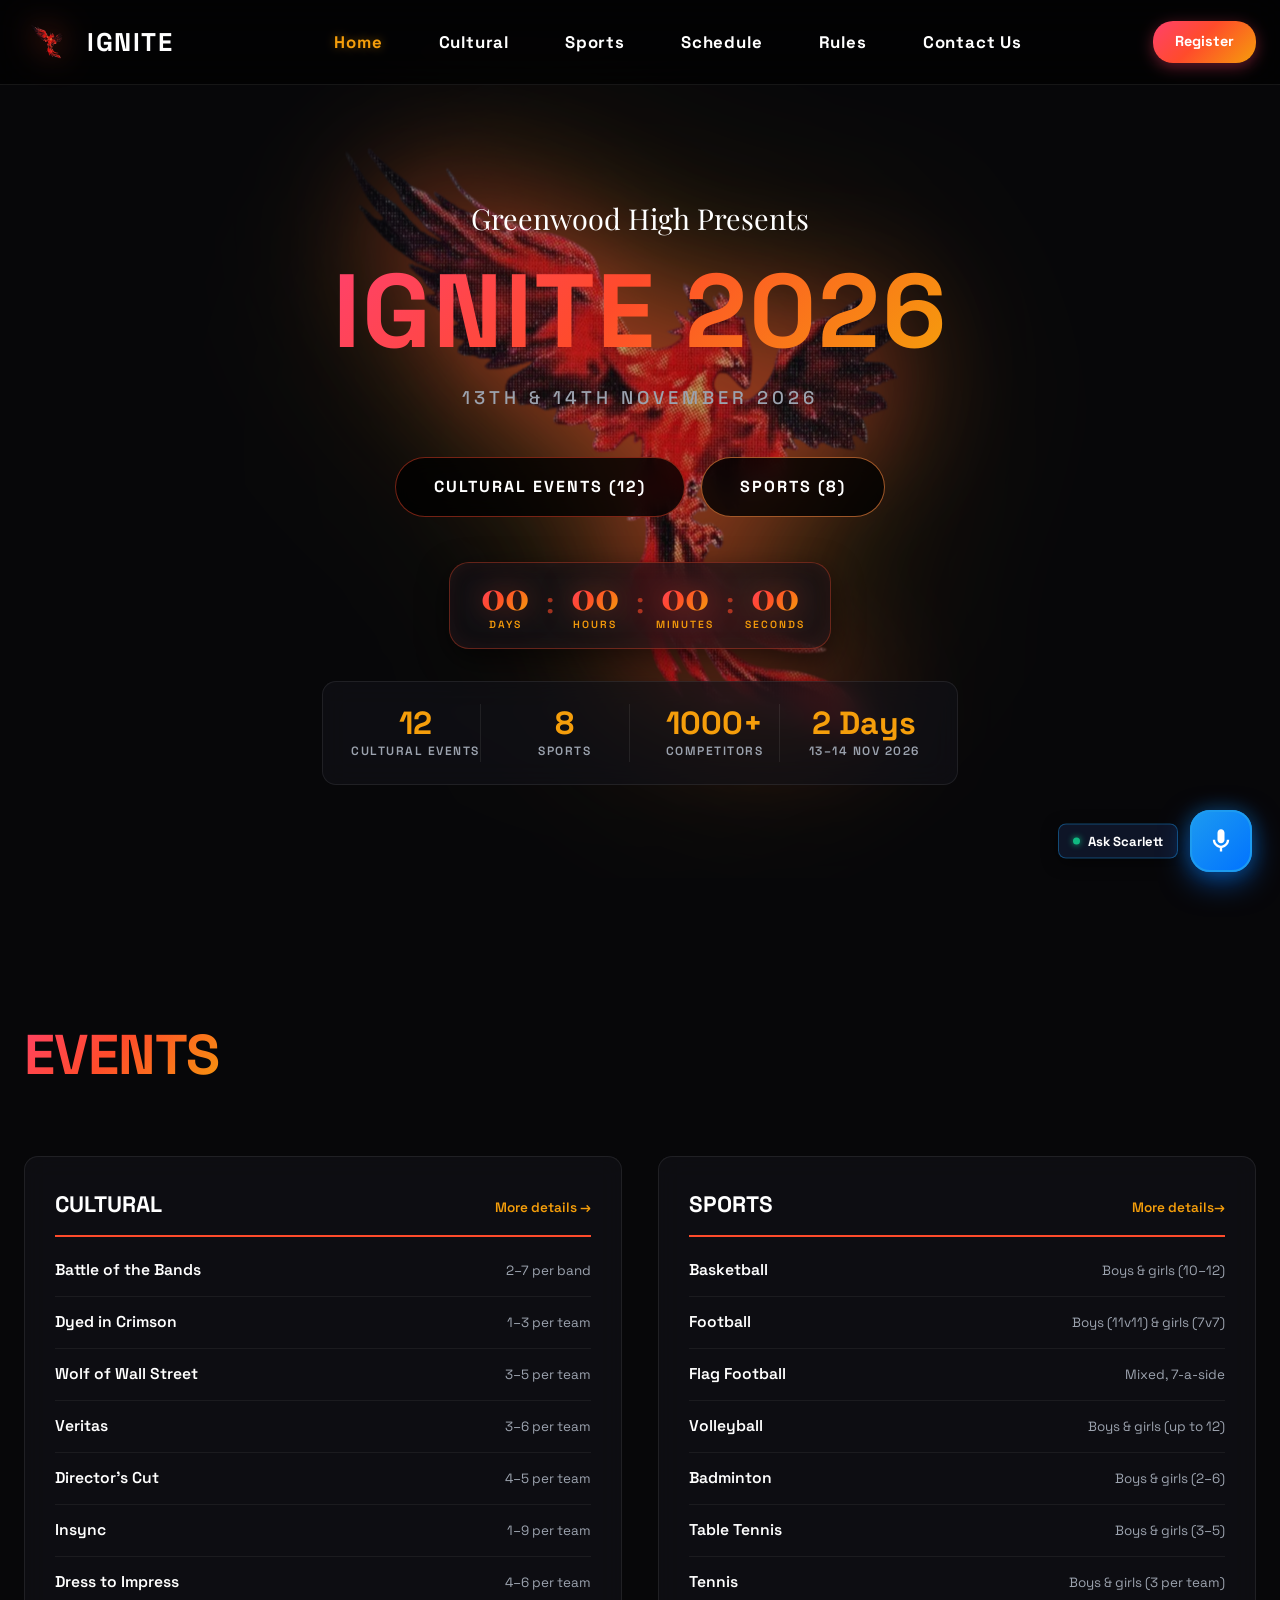
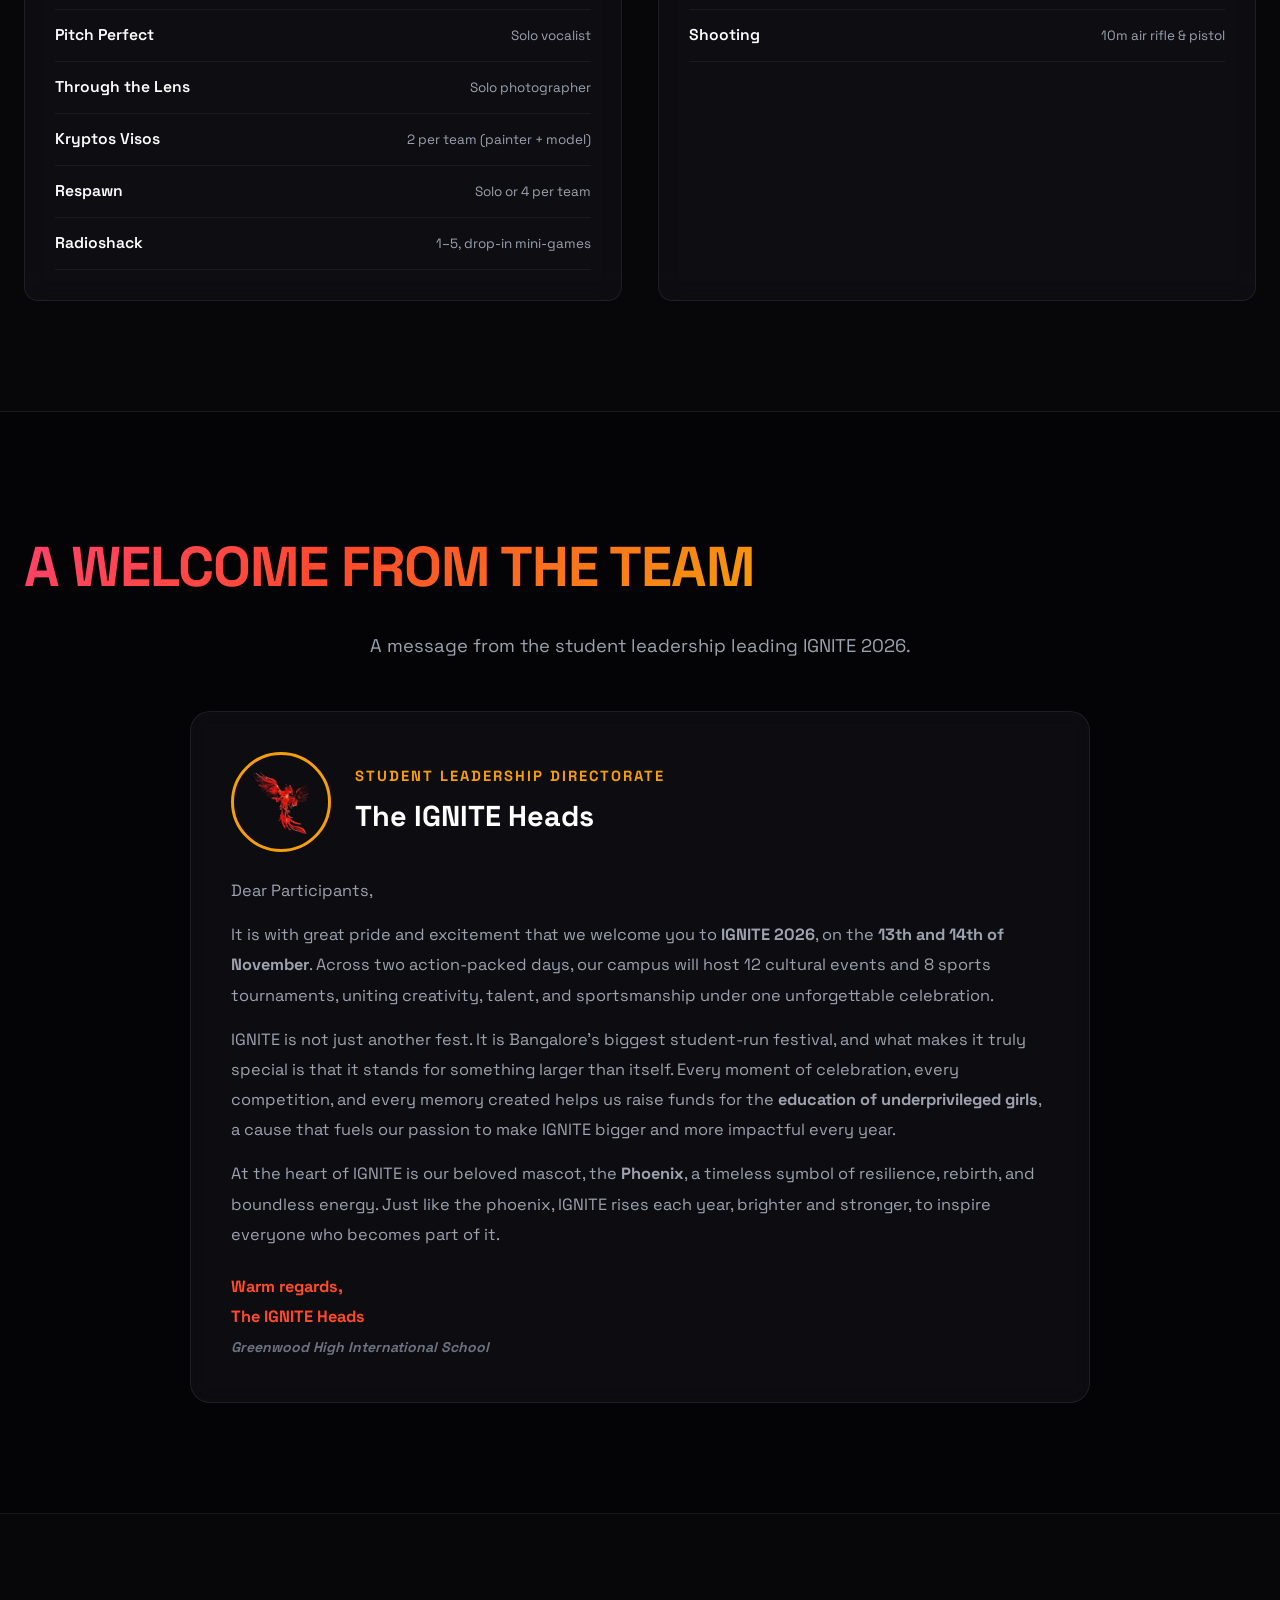
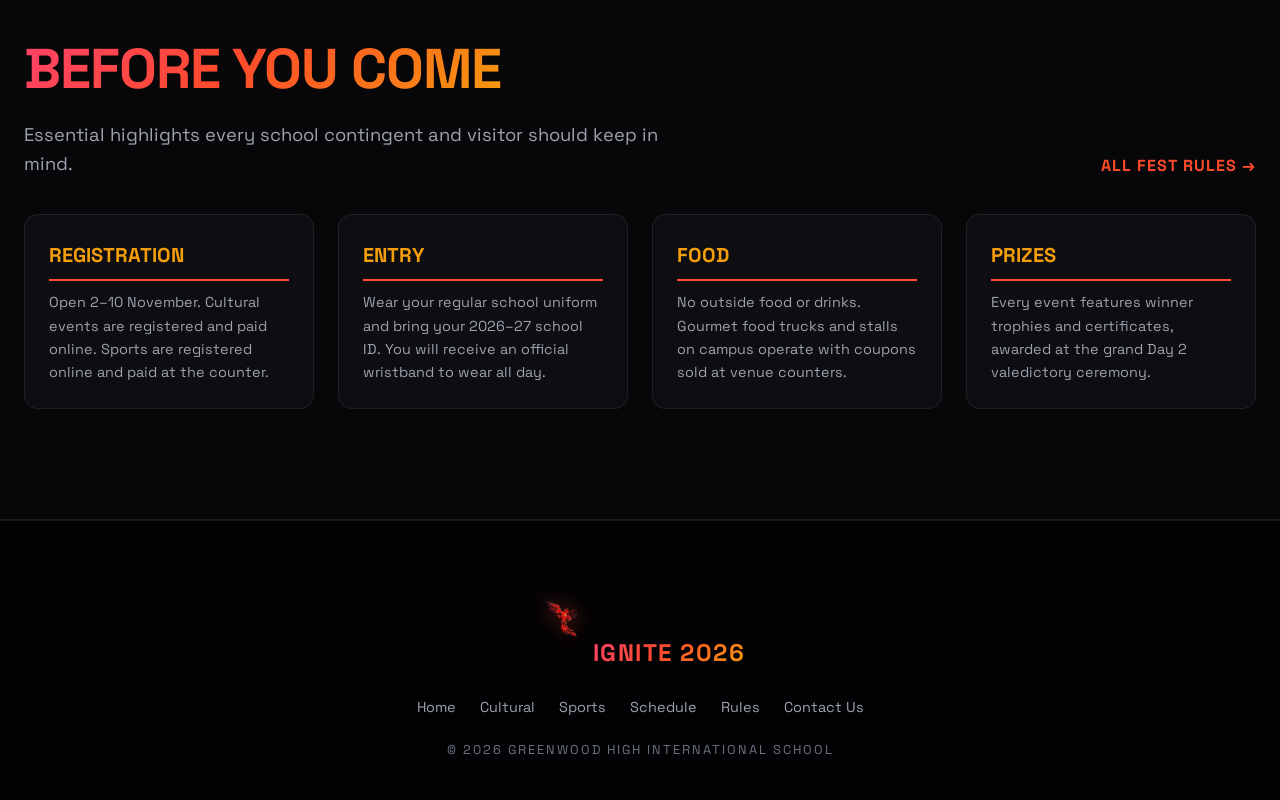
==== commit 0929dd6a: "Update index.html" ====
--- a/index.html
+++ b/index.html
@@ -70,7 +70,6 @@
 
             <!-- Countdown Timer inspired by Oakridge Codefest -->
             <div class="hero-countdown-wrap" data-reveal>
-                <p class="countdown-label">Ignition In</p>
                 <div class="glass-countdown" data-target="2026-11-13T08:30:00+05:30" role="group" aria-label="Countdown to IGNITE 2026, 13th November 2026">
                     <div class="countdown-unit-box">
                         <span class="countdown-num" data-unit="days">00</span>
@@ -119,13 +118,12 @@
     <!-- What's On: Live Programme Overview -->
     <section class="section">
         <div class="container">
-            <h2 class="section-title gradient-text">What's On</h2>
-            <p class="section-subtitle">A comprehensive lineup of fiery creative battles and athletic championships.</p>
+            <h2 class="section-title gradient-text">Events</h2>
 
             <div class="programme-grid">
                 <!-- Cultural Programme Box -->
                 <div class="programme-box">
-                    <h3>Cultural <a href="cultural.html">All 12 details →</a></h3>
+                    <h3>Cultural <a href="cultural.html">More details →</a></h3>
                     <ul class="programme-list">
                         <li><a href="cultural.html#battle-of-the-bands"><span class="name">Battle of the Bands</span><span class="size">2–7 per band</span></a></li>
                         <li><a href="cultural.html#dyed-in-crimson"><span class="name">Dyed in Crimson</span><span class="size">1–3 per team</span></a></li>
@@ -144,7 +142,7 @@
 
                 <!-- Sports Programme Box -->
                 <div class="programme-box">
-                    <h3>Sports <a href="sports.html">All 8 details →</a></h3>
+                    <h3>Sports <a href="sports.html">More details→</a></h3>
                     <ul class="programme-list">
                         <li><a href="sports.html#basketball"><span class="name">Basketball</span><span class="size">Boys &amp; girls (10–12)</span></a></li>
                         <li><a href="sports.html#football"><span class="name">Football</span><span class="size">Boys (11v11) &amp; girls (7v7)</span></a></li>
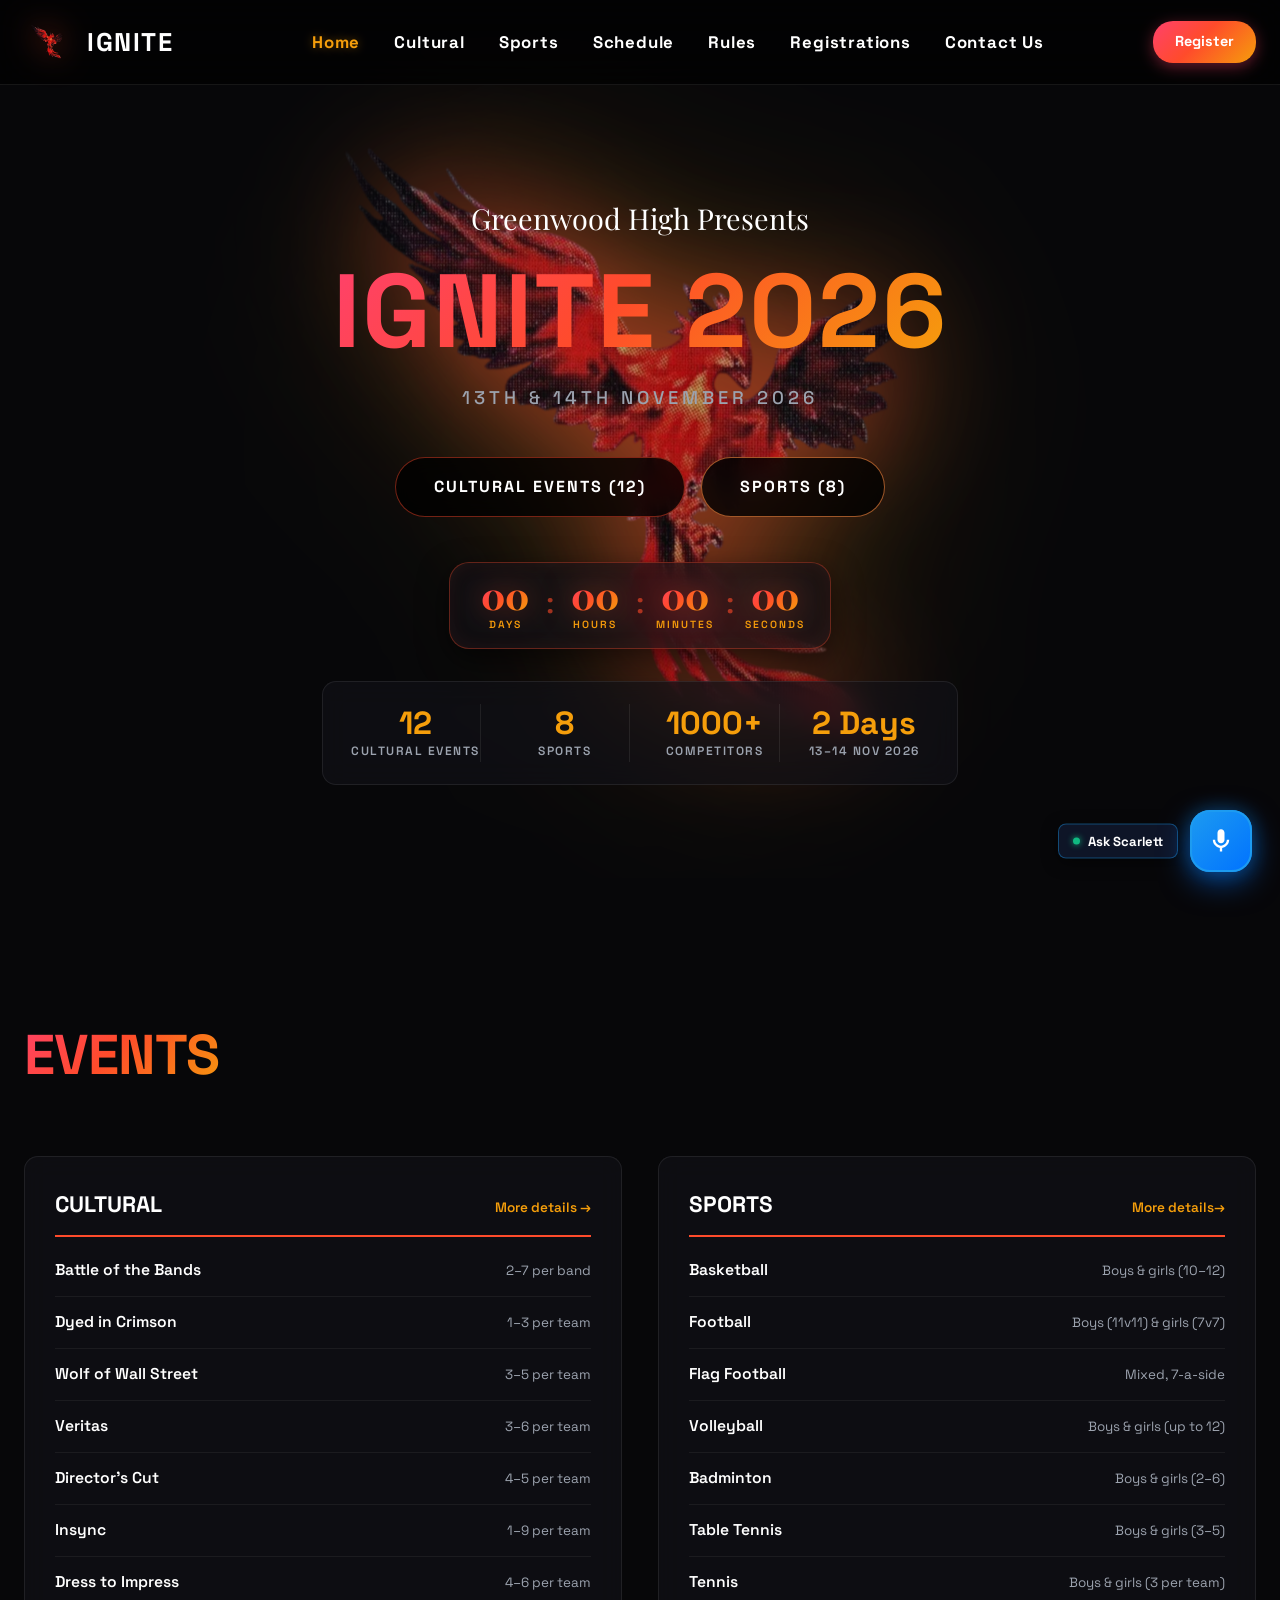
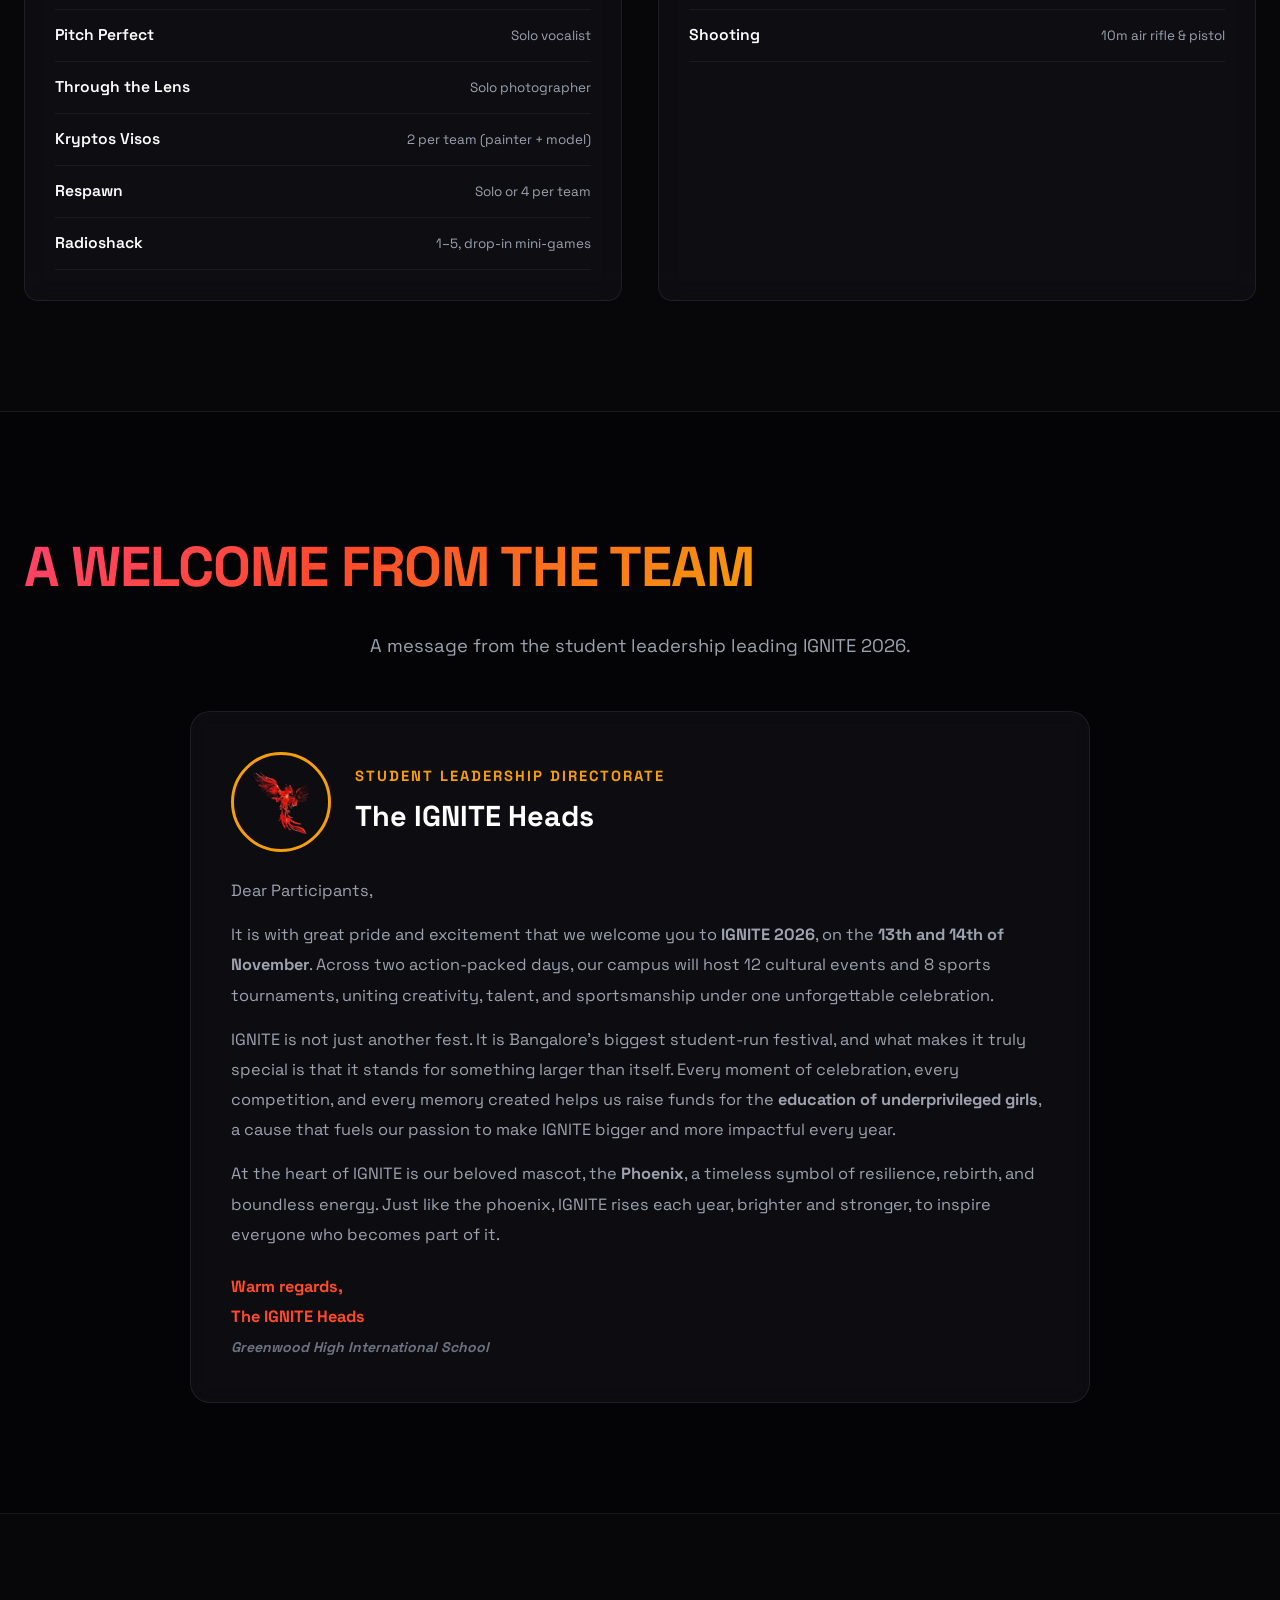
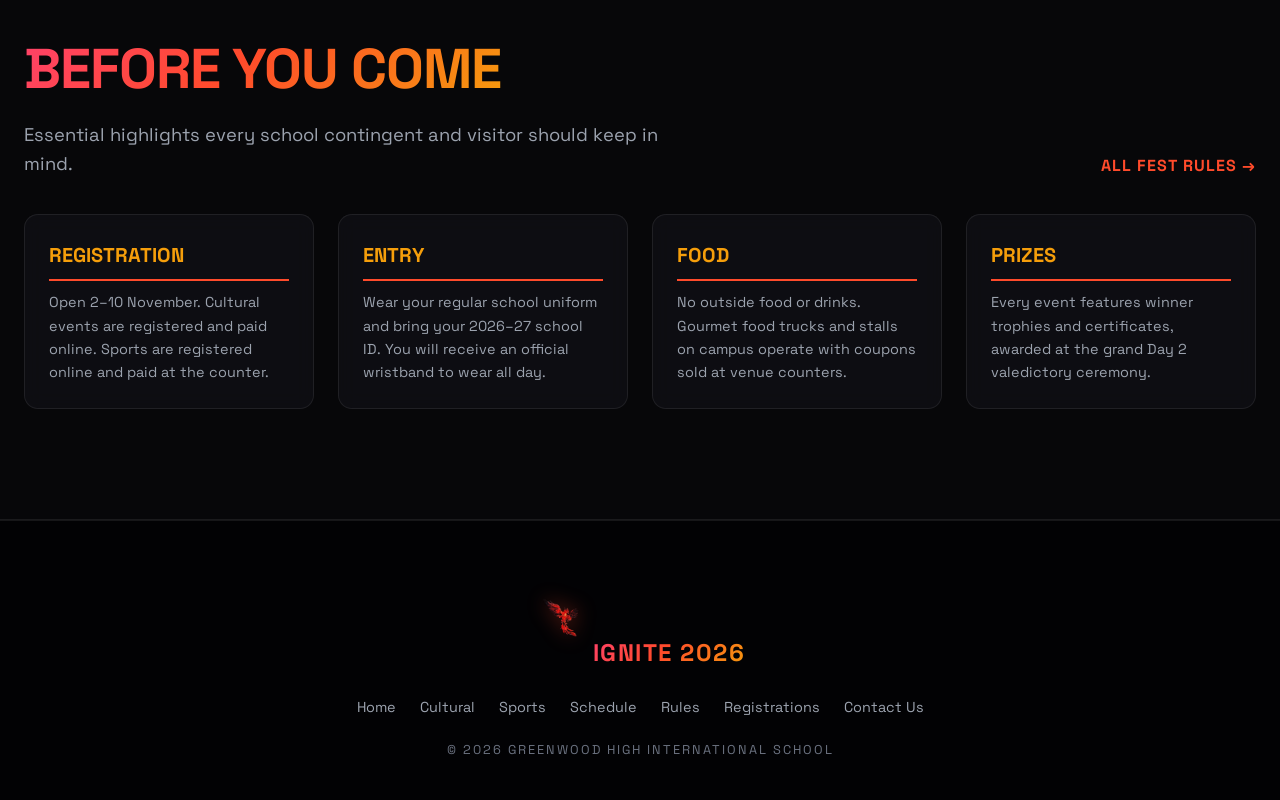
==== commit 46a3ada5: "Update site content, transitions, and event heads per feedback - Home: update 'What's On' to 'Events" ====
--- a/index.html
+++ b/index.html
@@ -47,11 +47,12 @@
                 <a href="sports.html">Sports</a>
                 <a href="schedule.html">Schedule</a>
                 <a href="rules.html">Rules</a>
+                <a href="registrations.html">Registrations</a>
                 <a href="contact.html">Contact Us</a>
             </div>
 
             <div class="nav-cta-group">
-                <a href="contact.html" class="btn-register-nav">Register</a>
+                <a href="registrations.html" class="btn-register-nav">Register</a>
             </div>
         </div>
     </nav>
@@ -228,6 +229,7 @@
                 <li><a href="sports.html">Sports</a></li>
                 <li><a href="schedule.html">Schedule</a></li>
                 <li><a href="rules.html">Rules</a></li>
+                <li><a href="registrations.html">Registrations</a></li>
                 <li><a href="contact.html">Contact Us</a></li>
             </ul>
             <p style="text-transform: uppercase; letter-spacing: 2px; font-size: 0.8rem; color: var(--text-subtle);">© 2026 Greenwood High International School</p>
--- a/styles.css
+++ b/styles.css
@@ -228,7 +228,7 @@
     -webkit-mask-image: radial-gradient(circle at center, rgba(0, 0, 0, 1) 25%, rgba(0, 0, 0, 0.7) 48%, rgba(0, 0, 0, 0) 68%);
     mask-image: radial-gradient(circle at center, rgba(0, 0, 0, 1) 25%, rgba(0, 0, 0, 0.7) 48%, rgba(0, 0, 0, 0) 68%);
     filter: drop-shadow(0 0 60px rgba(255, 75, 43, 0.8)) drop-shadow(0 0 100px rgba(245, 158, 11, 0.5));
-    animation: heroBirdFlight 14s ease-in-out infinite alternate;
+    /* Bird stays static */
 }
 
 @keyframes heroBirdFlight {
@@ -1335,15 +1335,30 @@
 }
 
 .page-note-wide {
-    max-width: 1000px;
+    max-width: 1100px;
+    width: 100%;
 }
 
 /* Organising Team Grid */
 .people {
     display: grid;
-    grid-template-columns: repeat(auto-fit, minmax(220px, 1fr));
-    gap: 28px;
+    grid-template-columns: repeat(4, 1fr);
+    gap: 24px;
     margin-top: 24px;
+}
+
+@media (max-width: 900px) {
+    .people {
+        grid-template-columns: repeat(2, 1fr);
+        gap: 32px 24px;
+    }
+}
+
+@media (max-width: 520px) {
+    .people {
+        grid-template-columns: 1fr;
+        gap: 24px;
+    }
 }
 
 .people h3 {
@@ -1977,3 +1992,137 @@
     border-color: rgba(255, 140, 0, 0.55);
     box-shadow: 0 15px 35px rgba(0, 0, 0, 0.7), 0 0 30px rgba(255, 75, 43, 0.2);
 }
+
+/* ==========================================================================
+   REGISTRATIONS PAGE STYLING
+   ========================================================================== */
+.regs-container {
+    max-width: 900px;
+    margin: 0 auto;
+    padding: 140px 24px 80px;
+}
+
+.regs-notice {
+    max-width: 900px;
+    margin: 0 auto 32px;
+    padding: 16px 24px;
+    background: rgba(255, 75, 43, 0.08);
+    border: 1px solid rgba(255, 75, 43, 0.3);
+    border-radius: var(--radius-md);
+    color: var(--text-main);
+    font-size: 0.95rem;
+    text-align: center;
+    backdrop-filter: blur(10px);
+    -webkit-backdrop-filter: blur(10px);
+}
+
+.regs-notice strong {
+    color: var(--accent-gold);
+    text-transform: uppercase;
+    letter-spacing: 0.5px;
+}
+
+.regs-section {
+    max-width: 900px;
+    margin: 0 auto 28px;
+    padding: 36px 40px;
+    background: var(--surface-color);
+    border: 1px solid var(--border-color);
+    border-radius: var(--radius-lg);
+    backdrop-filter: blur(10px);
+    -webkit-backdrop-filter: blur(10px);
+    transition: var(--transition);
+    position: relative;
+    overflow: hidden;
+}
+
+.regs-section::after {
+    content: '';
+    position: absolute;
+    bottom: 0;
+    left: 0;
+    width: 100%;
+    height: 3px;
+    background: var(--gradient-glow);
+    transform: scaleX(0);
+    transform-origin: right;
+    transition: transform 0.4s ease;
+}
+
+.regs-section:hover {
+    transform: translateY(-4px);
+    border-color: rgba(255, 75, 43, 0.3);
+}
+
+.regs-section:hover::after {
+    transform: scaleX(1);
+    transform-origin: left;
+}
+
+.regs-section h2 {
+    font-size: 1.55rem;
+    font-weight: 800;
+    margin-bottom: 20px;
+    color: var(--text-main);
+    letter-spacing: 0.3px;
+}
+
+.reg-link {
+    position: relative;
+    display: block;
+    padding: 16px 30px;
+    margin: 14px 0;
+    color: var(--text-main);
+    font-weight: 700;
+    text-transform: uppercase;
+    letter-spacing: 1.2px;
+    font-size: 0.88rem;
+    text-decoration: none;
+    text-align: center;
+    background: rgba(0, 0, 0, 0.8);
+    border: 1px solid rgba(255, 75, 43, 0.45);
+    border-radius: 30px;
+    transition: var(--transition);
+    overflow: hidden;
+    backdrop-filter: blur(10px);
+    -webkit-backdrop-filter: blur(10px);
+}
+
+.reg-link::before {
+    content: '';
+    position: absolute;
+    top: 0;
+    left: 0;
+    width: 100%;
+    height: 100%;
+    background: var(--gradient-glow);
+    z-index: -1;
+    transition: opacity 0.4s ease;
+    opacity: 0;
+}
+
+.reg-link:hover {
+    border-color: transparent;
+    transform: scale(1.03);
+    color: #fff;
+}
+
+.reg-link:hover::before {
+    opacity: 1;
+}
+
+@media (max-width: 768px) {
+    .regs-container {
+        padding: 110px 20px 60px;
+    }
+    .regs-section {
+        padding: 26px 20px;
+    }
+    .regs-section h2 {
+        font-size: 1.3rem;
+    }
+    .reg-link {
+        padding: 14px 18px;
+        font-size: 0.8rem;
+    }
+}
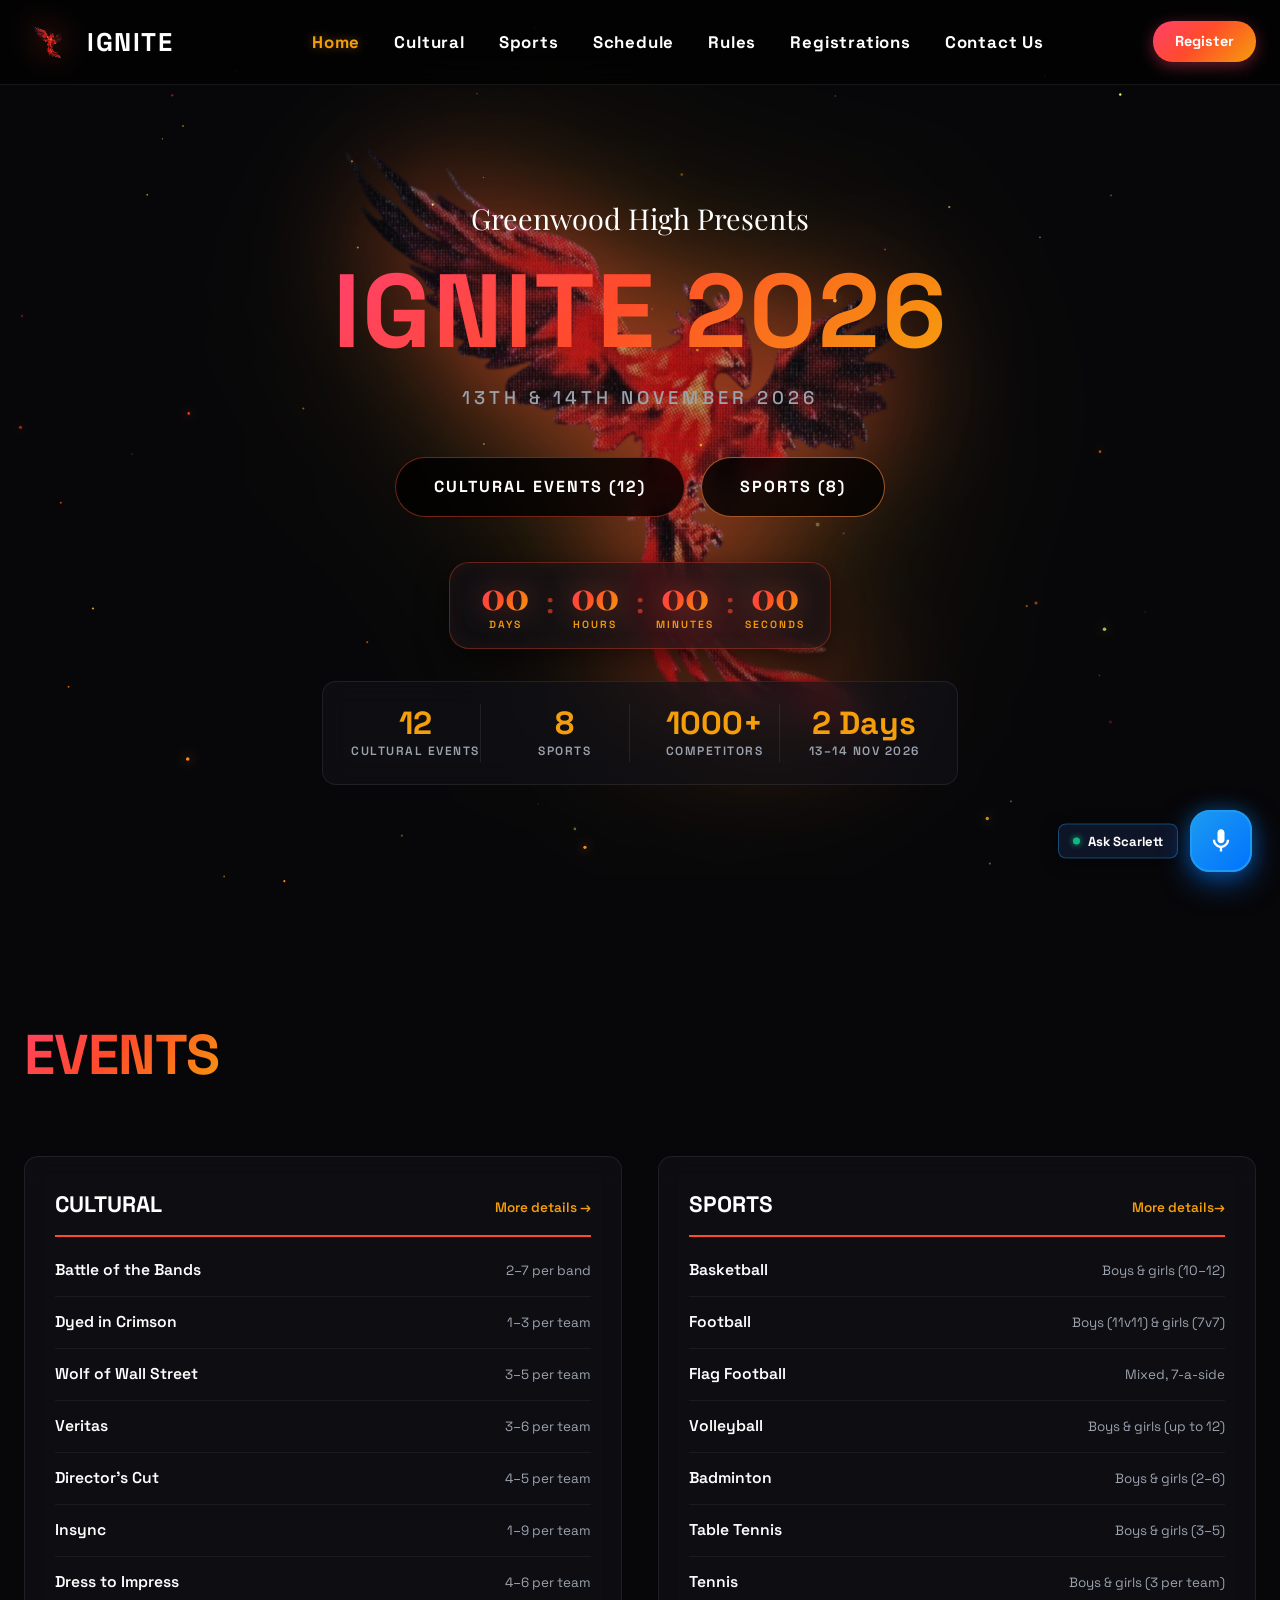
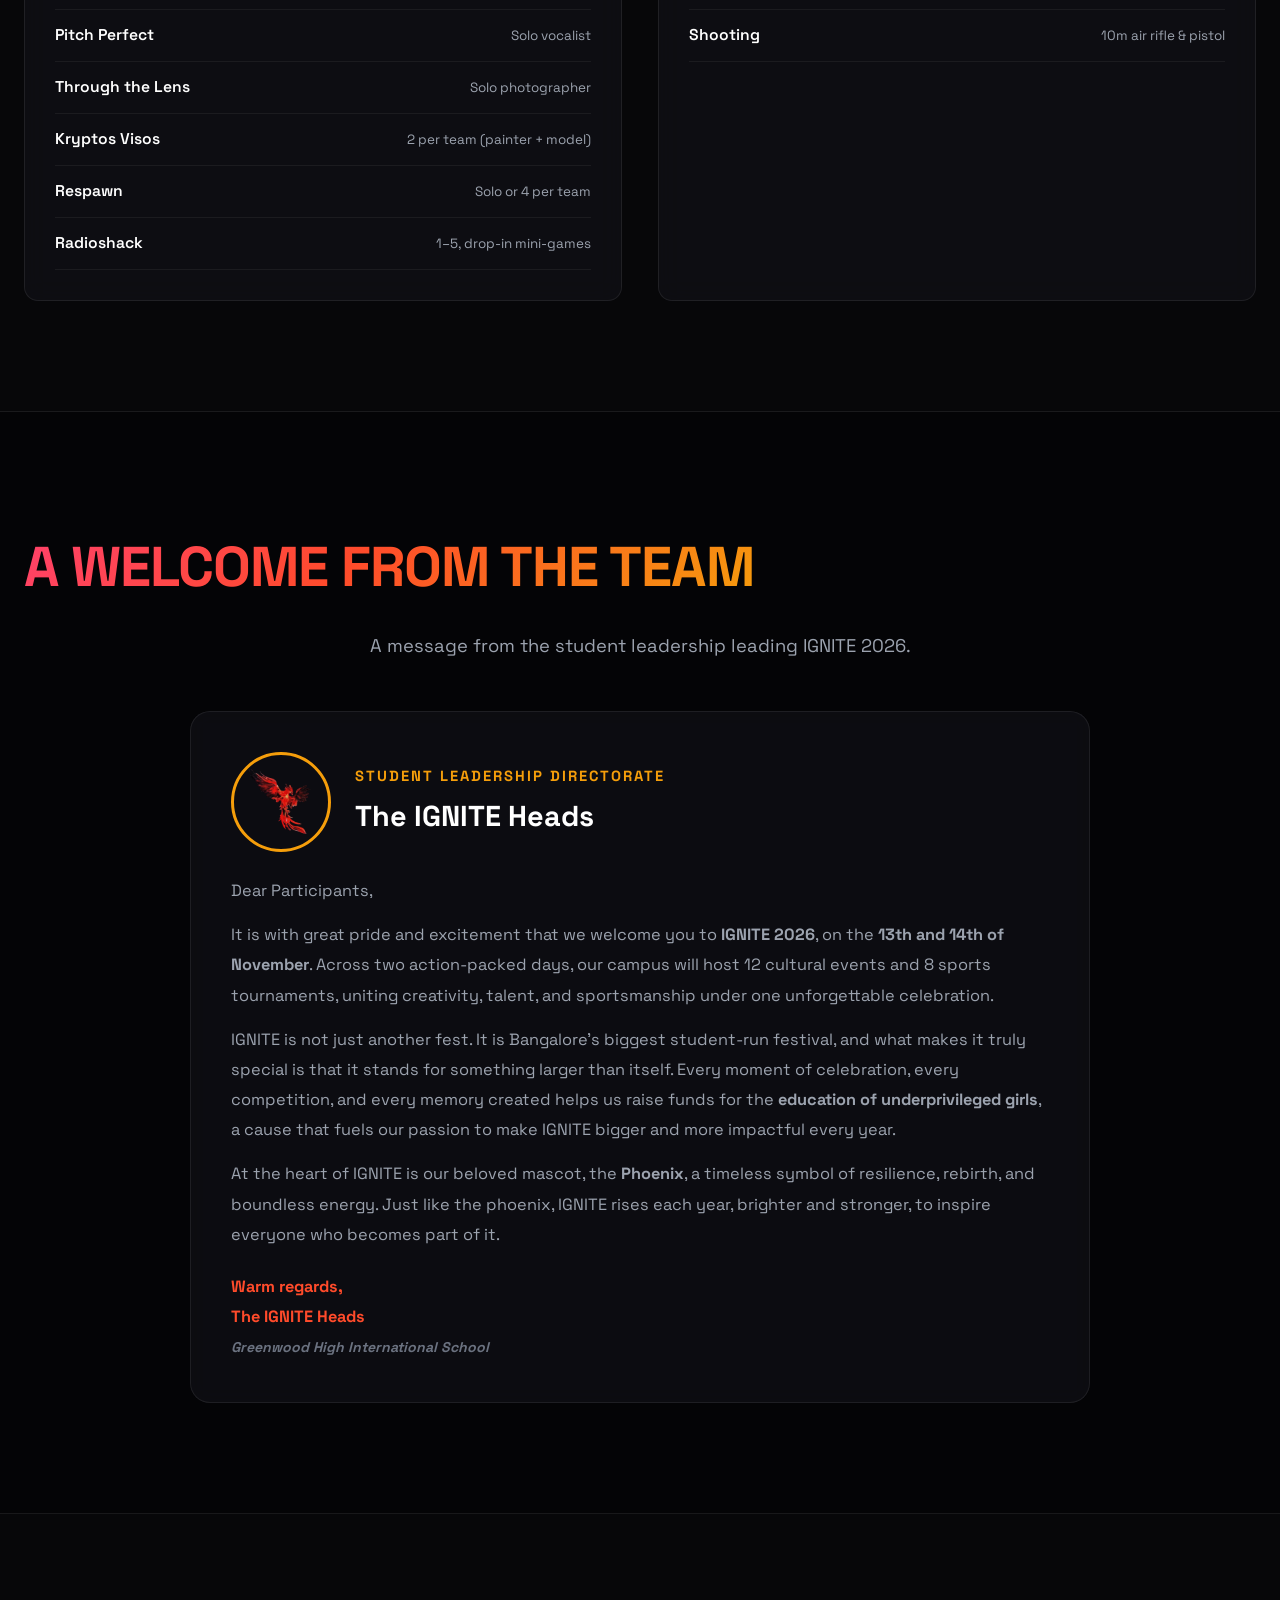
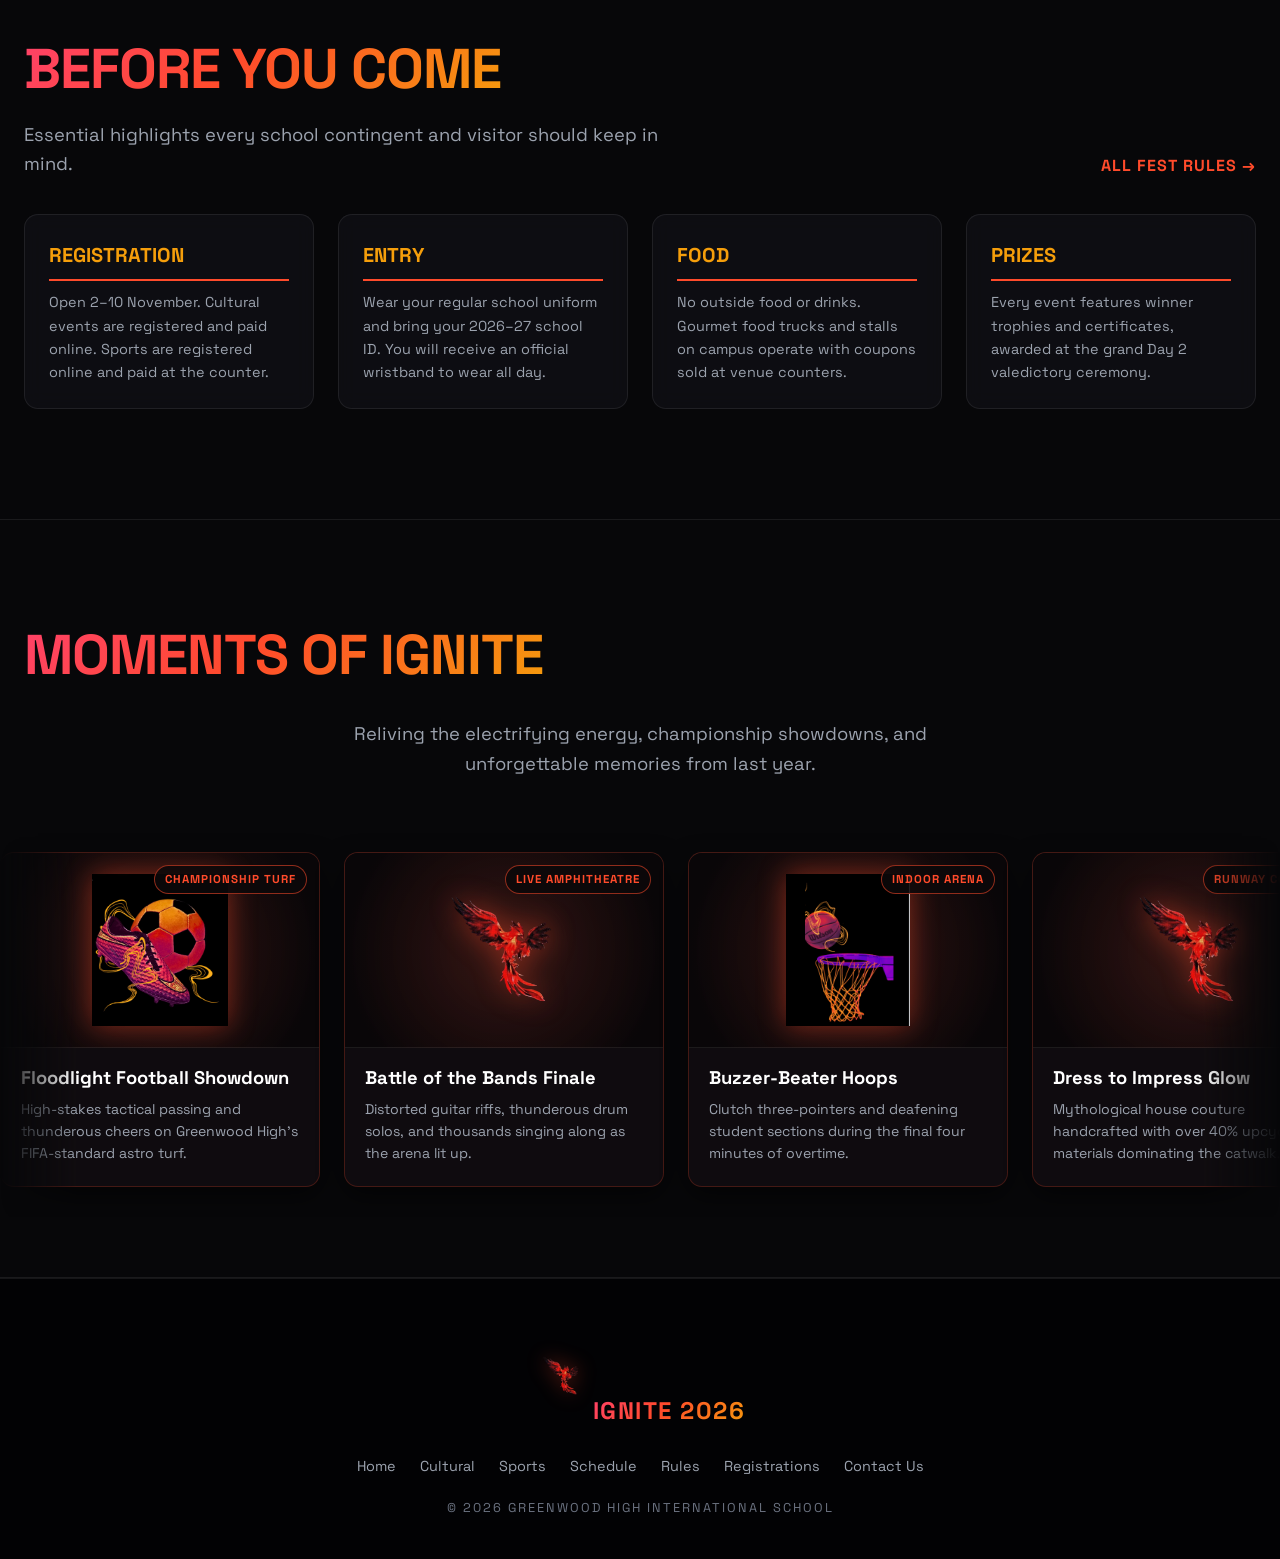
==== commit 86cdea98: "Add Moments gallery, Scarlett AI upgrade, Sparks field, and micro-interactions - Add 'Moments of IGN" ====
--- a/index.html
+++ b/index.html
@@ -59,6 +59,7 @@
 
     <!-- Hero Section with Flying Phoenix Mascot Aura -->
     <header id="home" class="hero">
+        <canvas id="heroSparksCanvas" class="hero-sparks-canvas" aria-hidden="true"></canvas>
         <div class="container">
             <span class="intro-text">Greenwood High Presents</span>
             <h1><span class="gradient-text">IGNITE 2026</span></h1>
@@ -218,6 +219,211 @@
         </div>
     </section>
 
+    <!-- Moments of IGNITE - Rolling Best Moments Gallery -->
+    <section class="section moments-section" id="moments">
+        <div class="container text-center">
+            <h2 class="section-title gradient-text">Moments of IGNITE</h2>
+            <p class="section-subtitle">Reliving the electrifying energy, championship showdowns, and unforgettable memories from last year.</p>
+        </div>
+
+        <div class="moments-marquee-wrapper">
+            <div class="moments-track">
+                <!-- Card 1 -->
+                <div class="moment-card">
+                    <div class="moment-img-box">
+                        <img src="images/football.png" alt="Floodlight Football" class="moment-img">
+                        <div class="moment-badge">Championship Turf</div>
+                    </div>
+                    <div class="moment-info">
+                        <h4>Floodlight Football Showdown</h4>
+                        <p>High-stakes tactical passing and thunderous cheers on Greenwood High's FIFA-standard astro turf.</p>
+                    </div>
+                </div>
+
+                <!-- Card 2 -->
+                <div class="moment-card">
+                    <div class="moment-img-box">
+                        <img src="WhatsApp Image 2026-10-20 at 10.38.51 PM.png" alt="Battle of the Bands" class="moment-img">
+                        <div class="moment-badge">Live Amphitheatre</div>
+                    </div>
+                    <div class="moment-info">
+                        <h4>Battle of the Bands Finale</h4>
+                        <p>Distorted guitar riffs, thunderous drum solos, and thousands singing along as the arena lit up.</p>
+                    </div>
+                </div>
+
+                <!-- Card 3 -->
+                <div class="moment-card">
+                    <div class="moment-img-box">
+                        <img src="images/basketball.png" alt="Basketball Hoop" class="moment-img">
+                        <div class="moment-badge">Indoor Arena</div>
+                    </div>
+                    <div class="moment-info">
+                        <h4>Buzzer-Beater Hoops</h4>
+                        <p>Clutch three-pointers and deafening student sections during the final four minutes of overtime.</p>
+                    </div>
+                </div>
+
+                <!-- Card 4 -->
+                <div class="moment-card">
+                    <div class="moment-img-box">
+                        <img src="WhatsApp Image 2026-10-20 at 10.38.51 PM.png" alt="Runway Couture" class="moment-img">
+                        <div class="moment-badge">Runway Couture</div>
+                    </div>
+                    <div class="moment-info">
+                        <h4>Dress to Impress Glow</h4>
+                        <p>Mythological house couture handcrafted with over 40% upcycled materials dominating the catwalk.</p>
+                    </div>
+                </div>
+
+                <!-- Card 5 -->
+                <div class="moment-card">
+                    <div class="moment-img-box">
+                        <img src="images/mascot-transparent.png" alt="Lighting the Flame" class="moment-img">
+                        <div class="moment-badge">Valedictory</div>
+                    </div>
+                    <div class="moment-info">
+                        <h4>Lighting the Flame for a Cause</h4>
+                        <p>Every ticket and tournament fee directly funding the education of underprivileged young girls.</p>
+                    </div>
+                </div>
+
+                <!-- Card 6 -->
+                <div class="moment-card">
+                    <div class="moment-img-box">
+                        <img src="images/badminton.png" alt="Badminton Shuttlers" class="moment-img">
+                        <div class="moment-badge">Synthetic Courts</div>
+                    </div>
+                    <div class="moment-info">
+                        <h4>Smash Returns &amp; Deciding Ties</h4>
+                        <p>Lightning-fast reflexes and diving saves on the synthetic championship courts.</p>
+                    </div>
+                </div>
+
+                <!-- Card 7 -->
+                <div class="moment-card">
+                    <div class="moment-img-box">
+                        <img src="images/shooting.png" alt="Shooting Marksman" class="moment-img">
+                        <div class="moment-badge">Target Arena</div>
+                    </div>
+                    <div class="moment-info">
+                        <h4>Bullseye at the 10m Range</h4>
+                        <p>Unshakable concentration and pinpoint marksmanship down to the final millimeter.</p>
+                    </div>
+                </div>
+
+                <!-- Card 8 -->
+                <div class="moment-card">
+                    <div class="moment-img-box">
+                        <img src="WhatsApp Image 2026-10-20 at 10.38.51 PM.png" alt="Trophy Presentation" class="moment-img">
+                        <div class="moment-badge">Champions</div>
+                    </div>
+                    <div class="moment-info">
+                        <h4>Overall Rolling Trophy Lift</h4>
+                        <p>School flags waving high as the overall IGNITE championship cup was hoisted in celebration.</p>
+                    </div>
+                </div>
+
+                <!-- Duplicated set for seamless infinite loop -->
+                <!-- Card 1 Duplicate -->
+                <div class="moment-card" aria-hidden="true">
+                    <div class="moment-img-box">
+                        <img src="images/football.png" alt="Floodlight Football" class="moment-img">
+                        <div class="moment-badge">Championship Turf</div>
+                    </div>
+                    <div class="moment-info">
+                        <h4>Floodlight Football Showdown</h4>
+                        <p>High-stakes tactical passing and thunderous cheers on Greenwood High's FIFA-standard astro turf.</p>
+                    </div>
+                </div>
+
+                <!-- Card 2 Duplicate -->
+                <div class="moment-card" aria-hidden="true">
+                    <div class="moment-img-box">
+                        <img src="WhatsApp Image 2026-10-20 at 10.38.51 PM.png" alt="Battle of the Bands" class="moment-img">
+                        <div class="moment-badge">Live Amphitheatre</div>
+                    </div>
+                    <div class="moment-info">
+                        <h4>Battle of the Bands Finale</h4>
+                        <p>Distorted guitar riffs, thunderous drum solos, and thousands singing along as the arena lit up.</p>
+                    </div>
+                </div>
+
+                <!-- Card 3 Duplicate -->
+                <div class="moment-card" aria-hidden="true">
+                    <div class="moment-img-box">
+                        <img src="images/basketball.png" alt="Basketball Hoop" class="moment-img">
+                        <div class="moment-badge">Indoor Arena</div>
+                    </div>
+                    <div class="moment-info">
+                        <h4>Buzzer-Beater Hoops</h4>
+                        <p>Clutch three-pointers and deafening student sections during the final four minutes of overtime.</p>
+                    </div>
+                </div>
+
+                <!-- Card 4 Duplicate -->
+                <div class="moment-card" aria-hidden="true">
+                    <div class="moment-img-box">
+                        <img src="WhatsApp Image 2026-10-20 at 10.38.51 PM.png" alt="Runway Couture" class="moment-img">
+                        <div class="moment-badge">Runway Couture</div>
+                    </div>
+                    <div class="moment-info">
+                        <h4>Dress to Impress Glow</h4>
+                        <p>Mythological house couture handcrafted with over 40% upcycled materials dominating the catwalk.</p>
+                    </div>
+                </div>
+
+                <!-- Card 5 Duplicate -->
+                <div class="moment-card" aria-hidden="true">
+                    <div class="moment-img-box">
+                        <img src="images/mascot-transparent.png" alt="Lighting the Flame" class="moment-img">
+                        <div class="moment-badge">Valedictory</div>
+                    </div>
+                    <div class="moment-info">
+                        <h4>Lighting the Flame for a Cause</h4>
+                        <p>Every ticket and tournament fee directly funding the education of underprivileged young girls.</p>
+                    </div>
+                </div>
+
+                <!-- Card 6 Duplicate -->
+                <div class="moment-card" aria-hidden="true">
+                    <div class="moment-img-box">
+                        <img src="images/badminton.png" alt="Badminton Shuttlers" class="moment-img">
+                        <div class="moment-badge">Synthetic Courts</div>
+                    </div>
+                    <div class="moment-info">
+                        <h4>Smash Returns &amp; Deciding Ties</h4>
+                        <p>Lightning-fast reflexes and diving saves on the synthetic championship courts.</p>
+                    </div>
+                </div>
+
+                <!-- Card 7 Duplicate -->
+                <div class="moment-card" aria-hidden="true">
+                    <div class="moment-img-box">
+                        <img src="images/shooting.png" alt="Shooting Marksman" class="moment-img">
+                        <div class="moment-badge">Target Arena</div>
+                    </div>
+                    <div class="moment-info">
+                        <h4>Bullseye at the 10m Range</h4>
+                        <p>Unshakable concentration and pinpoint marksmanship down to the final millimeter.</p>
+                    </div>
+                </div>
+
+                <!-- Card 8 Duplicate -->
+                <div class="moment-card" aria-hidden="true">
+                    <div class="moment-img-box">
+                        <img src="WhatsApp Image 2026-10-20 at 10.38.51 PM.png" alt="Trophy Presentation" class="moment-img">
+                        <div class="moment-badge">Champions</div>
+                    </div>
+                    <div class="moment-info">
+                        <h4>Overall Rolling Trophy Lift</h4>
+                        <p>School flags waving high as the overall IGNITE championship cup was hoisted in celebration.</p>
+                    </div>
+                </div>
+            </div>
+        </div>
+    </section>
+
     <!-- Footer -->
     <footer>
         <div class="container">
--- a/styles.css
+++ b/styles.css
@@ -188,12 +188,13 @@
     font-weight: 700 !important;
     text-decoration: none;
     box-shadow: 0 4px 15px rgba(255, 65, 108, 0.4);
-    transition: var(--transition);
+    display: inline-block;
+    will-change: transform;
+    transition: transform 0.22s cubic-bezier(0.25, 1, 0.5, 1), box-shadow 0.3s ease;
 }
 
 .btn-register-nav:hover {
-    transform: translateY(-2px);
-    box-shadow: 0 6px 25px rgba(255, 75, 43, 0.6);
+    box-shadow: 0 8px 28px rgba(255, 75, 43, 0.7);
 }
 
 /* --- Hero Section --- */
@@ -231,6 +232,17 @@
     /* Bird stays static */
 }
 
+.hero-sparks-canvas {
+    position: absolute;
+    top: 0;
+    left: 0;
+    width: 100%;
+    height: 100%;
+    pointer-events: none;
+    z-index: 1;
+    mix-blend-mode: screen;
+}
+
 @keyframes heroBirdFlight {
     0% {
         transform: translate(-50%, -50%) scale(0.98) rotate(-1deg);
@@ -407,39 +419,61 @@
     text-align: center;
 }
 
-/* --- Filter Bar --- */
+/* --- Filter Bar with Sliding Pill --- */
 .event-filter-bar {
-    display: flex;
+    position: relative;
+    display: inline-flex;
     justify-content: center;
-    gap: 10px;
-    margin-bottom: 40px;
+    gap: 4px;
+    margin: 0 auto 40px;
     flex-wrap: wrap;
+    background: rgba(22, 16, 20, 0.7);
+    border: 1px solid rgba(255, 75, 43, 0.22);
+    border-radius: var(--radius-full);
+    padding: 5px;
+    backdrop-filter: blur(14px);
+    -webkit-backdrop-filter: blur(14px);
+    box-shadow: 0 8px 30px rgba(0, 0, 0, 0.35);
+}
+
+.filter-pill-indicator {
+    position: absolute;
+    top: 5px;
+    bottom: 5px;
+    left: 0;
+    width: 0;
+    background: var(--gradient-fire);
+    border-radius: var(--radius-full);
+    box-shadow: 0 4px 18px rgba(255, 75, 43, 0.45);
+    transition: transform 0.35s cubic-bezier(0.22, 1, 0.36, 1), width 0.35s cubic-bezier(0.22, 1, 0.36, 1);
+    pointer-events: none;
+    z-index: 1;
 }
 
 .sub-filter-btn {
+    position: relative;
+    z-index: 2;
     padding: 9px 22px;
     border-radius: var(--radius-full);
-    background: rgba(255, 255, 255, 0.04);
-    border: 1px solid var(--border-color);
+    background: transparent;
+    border: none;
     color: var(--text-muted);
     font-size: 0.85rem;
     font-weight: 700;
-    letter-spacing: 1px;
+    letter-spacing: 0.5px;
     text-transform: uppercase;
     cursor: pointer;
-    transition: var(--transition);
+    transition: color 0.25s ease;
 }
 
 .sub-filter-btn:hover {
     color: #fff;
-    background: rgba(255, 255, 255, 0.08);
 }
 
 .sub-filter-btn.active {
-    background: var(--gradient-fire);
     color: #fff;
-    border-color: transparent;
-    box-shadow: 0 4px 18px rgba(255, 75, 43, 0.4);
+    background: transparent;
+    box-shadow: none;
 }
 
 /* --- Event Cards Grid --- */
@@ -459,7 +493,9 @@
     position: relative;
     overflow: hidden;
     backdrop-filter: blur(12px);
-    transition: var(--transition);
+    transition: transform 0.2s cubic-bezier(0.25, 1, 0.5, 1), border-color 0.3s ease, box-shadow 0.3s ease, opacity 0.35s ease;
+    transform-style: preserve-3d;
+    will-change: transform;
 }
 
 .event-card::before {
@@ -470,17 +506,38 @@
     transform: scaleX(0);
     transform-origin: left;
     transition: transform 0.4s ease;
+    z-index: 4;
+}
+
+/* 3D Cursor Spotlight Reflection Overlay */
+.event-card::after {
+    content: '';
+    position: absolute;
+    inset: 0;
+    border-radius: inherit;
+    background: radial-gradient(
+        500px circle at var(--spot-x, -999px) var(--spot-y, -999px),
+        rgba(255, 120, 50, 0.16),
+        rgba(255, 65, 108, 0.05) 40%,
+        transparent 70%
+    );
+    opacity: 0;
+    pointer-events: none;
+    transition: opacity 0.35s ease;
+    z-index: 3;
 }
 
 .event-card:hover {
-    transform: translateY(-8px);
-    background: rgba(26, 26, 36, 0.85);
-    border-color: rgba(255, 75, 43, 0.35);
-    box-shadow: 0 16px 40px rgba(0, 0, 0, 0.6), 0 0 25px rgba(255, 75, 43, 0.15);
+    border-color: rgba(255, 75, 43, 0.4);
+    box-shadow: 0 16px 40px rgba(0, 0, 0, 0.6), 0 0 25px rgba(255, 75, 43, 0.2);
 }
 
 .event-card:hover::before {
     transform: scaleX(1);
+}
+
+.event-card:hover::after {
+    opacity: 1;
 }
 
 .event-card-top {
@@ -502,9 +559,40 @@
     transition: var(--transition);
 }
 
+.event-icon-box.has-image,
+.event-icon-box:has(img) {
+    width: 62px;
+    height: 62px;
+    background: #000000;
+    border: 1px solid rgba(255, 75, 43, 0.35);
+    overflow: hidden;
+    padding: 2px;
+}
+
 .event-card:hover .event-icon-box {
     background: var(--gradient-fire);
     transform: scale(1.08) rotate(3deg);
+}
+
+.event-card:hover .event-icon-box.has-image,
+.event-card:hover .event-icon-box:has(img) {
+    background: #000000;
+    border-color: var(--accent-orange);
+    box-shadow: 0 0 16px rgba(255, 75, 43, 0.5);
+    transform: scale(1.08) rotate(2deg);
+}
+
+.event-icon-box img.event-logo-img {
+    width: 100%;
+    height: 100%;
+    object-fit: contain;
+    border-radius: calc(var(--radius-sm) - 2px);
+    display: block;
+    transition: transform var(--transition);
+}
+
+.event-card:hover .event-icon-box img.event-logo-img {
+    transform: scale(1.06);
 }
 
 .event-icon-box svg {
@@ -2126,3 +2214,115 @@
         font-size: 0.8rem;
     }
 }
+
+/* ==========================================================================
+   MOMENTS OF IGNITE - ROLLING GALLERY
+   ========================================================================== */
+.moments-section {
+    padding: 90px 0 60px;
+    overflow: hidden;
+    position: relative;
+}
+
+.moments-marquee-wrapper {
+    width: 100%;
+    overflow: hidden;
+    margin-top: 40px;
+    position: relative;
+    padding: 24px 0 30px;
+    mask-image: linear-gradient(90deg, transparent 0%, #000 6%, #000 94%, transparent 100%);
+    -webkit-mask-image: linear-gradient(90deg, transparent 0%, #000 6%, #000 94%, transparent 100%);
+}
+
+.moments-track {
+    display: flex;
+    gap: 24px;
+    width: max-content;
+    animation: rollMoments 40s linear infinite;
+}
+
+.moments-track:hover {
+    animation-play-state: paused;
+}
+
+@keyframes rollMoments {
+    0% { transform: translateX(0); }
+    100% { transform: translateX(-50%); }
+}
+
+.moment-card {
+    width: 320px;
+    flex-shrink: 0;
+    background: rgba(20, 15, 18, 0.72);
+    border: 1px solid rgba(255, 75, 43, 0.22);
+    border-radius: var(--radius-md);
+    overflow: hidden;
+    backdrop-filter: blur(14px);
+    -webkit-backdrop-filter: blur(14px);
+    transition: transform 0.35s ease, border-color 0.35s ease, box-shadow 0.35s ease;
+    box-shadow: 0 10px 25px rgba(0, 0, 0, 0.5);
+}
+
+.moment-card:hover {
+    transform: translateY(-8px) scale(1.02);
+    border-color: var(--accent-orange);
+    box-shadow: 0 14px 35px rgba(255, 75, 43, 0.32);
+}
+
+.moment-img-box {
+    width: 100%;
+    height: 195px;
+    background: radial-gradient(circle at 50% 50%, rgba(255, 75, 43, 0.16), #090608 85%);
+    display: flex;
+    align-items: center;
+    justify-content: center;
+    position: relative;
+    overflow: hidden;
+    border-bottom: 1px solid rgba(255, 255, 255, 0.08);
+}
+
+.moment-img {
+    width: 78%;
+    height: 78%;
+    object-fit: contain;
+    transition: transform 0.4s ease;
+    filter: drop-shadow(0 0 14px rgba(255, 75, 43, 0.45));
+}
+
+.moment-card:hover .moment-img {
+    transform: scale(1.12);
+}
+
+.moment-badge {
+    position: absolute;
+    top: 12px;
+    right: 12px;
+    background: rgba(12, 8, 10, 0.88);
+    border: 1px solid rgba(255, 75, 43, 0.55);
+    color: var(--accent-orange);
+    font-size: 0.72rem;
+    font-weight: 700;
+    text-transform: uppercase;
+    letter-spacing: 1px;
+    padding: 4px 10px;
+    border-radius: var(--radius-full);
+}
+
+.moment-info {
+    padding: 18px 20px 22px;
+}
+
+.moment-info h4 {
+    font-size: 1.15rem;
+    font-weight: 700;
+    color: #ffffff;
+    margin-bottom: 8px;
+    line-height: 1.35;
+}
+
+.moment-info p {
+    font-size: 0.88rem;
+    color: var(--text-muted);
+    line-height: 1.55;
+    margin: 0;
+}
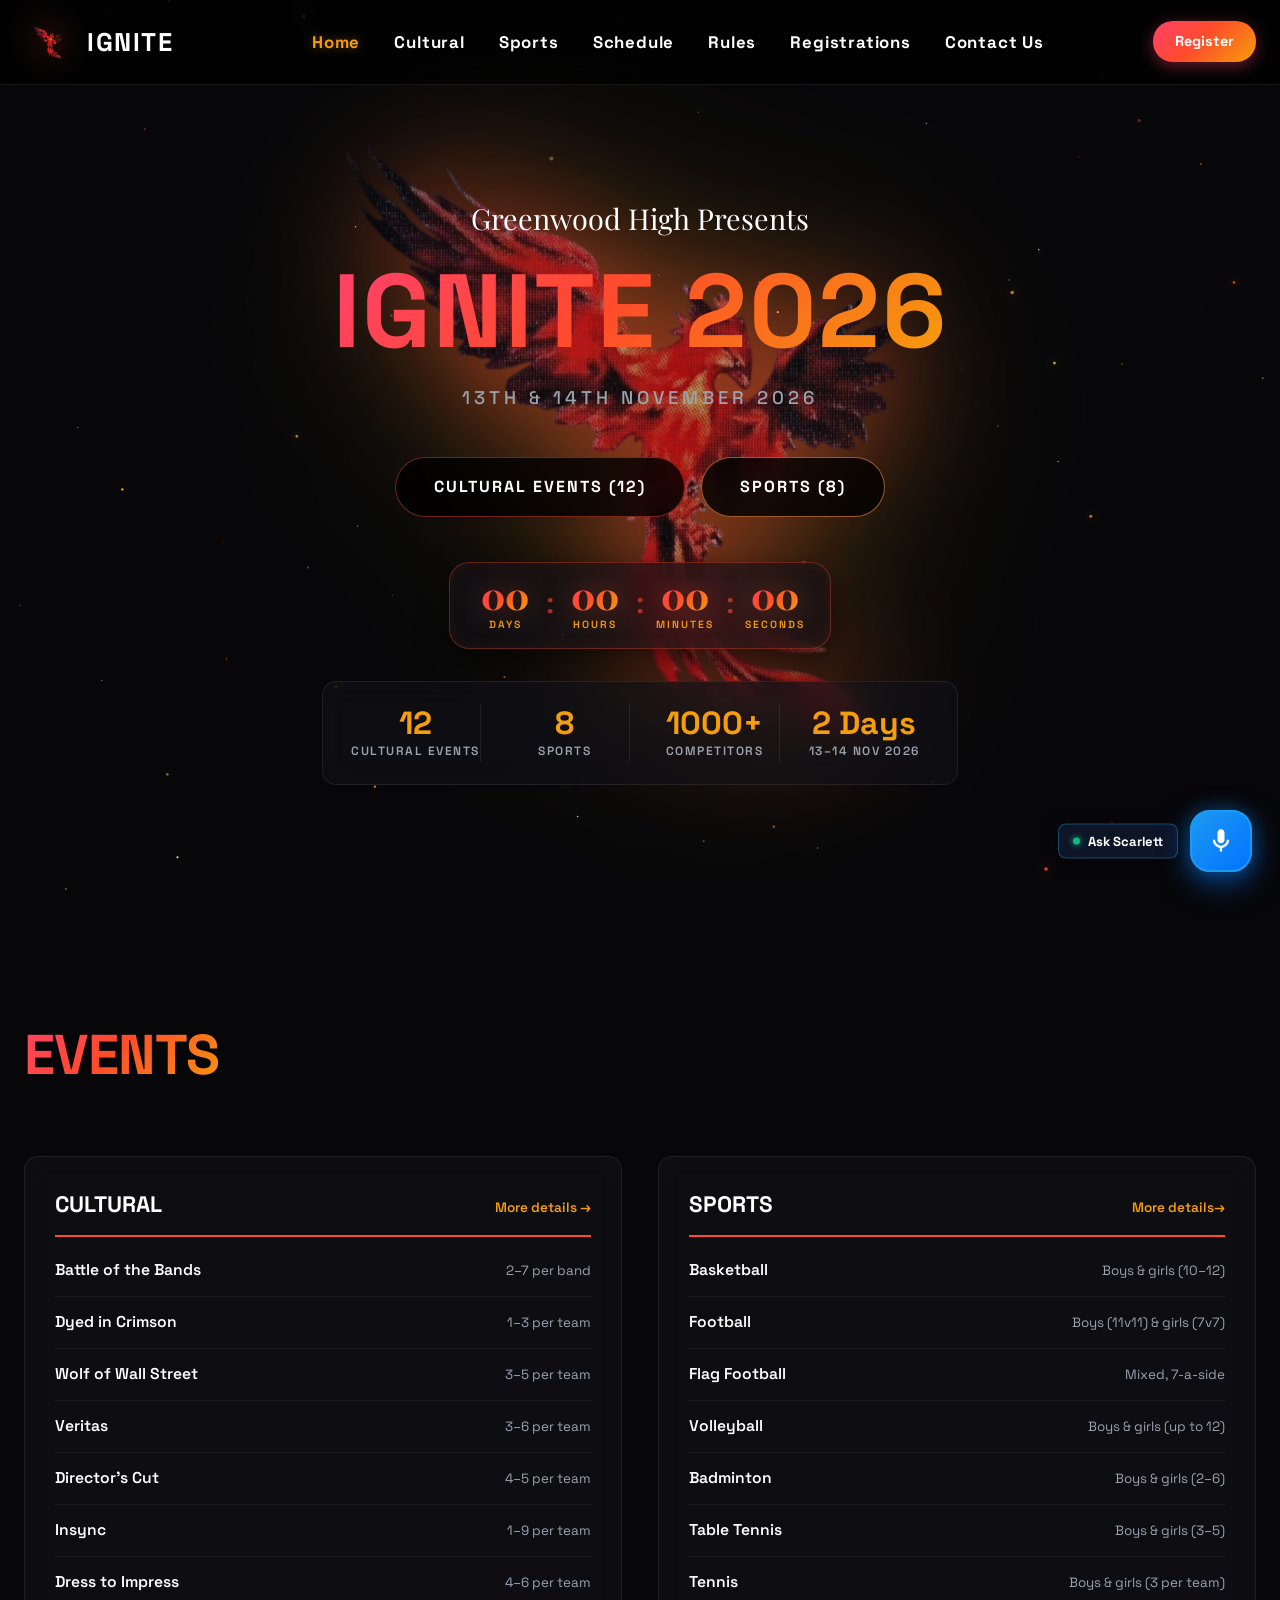
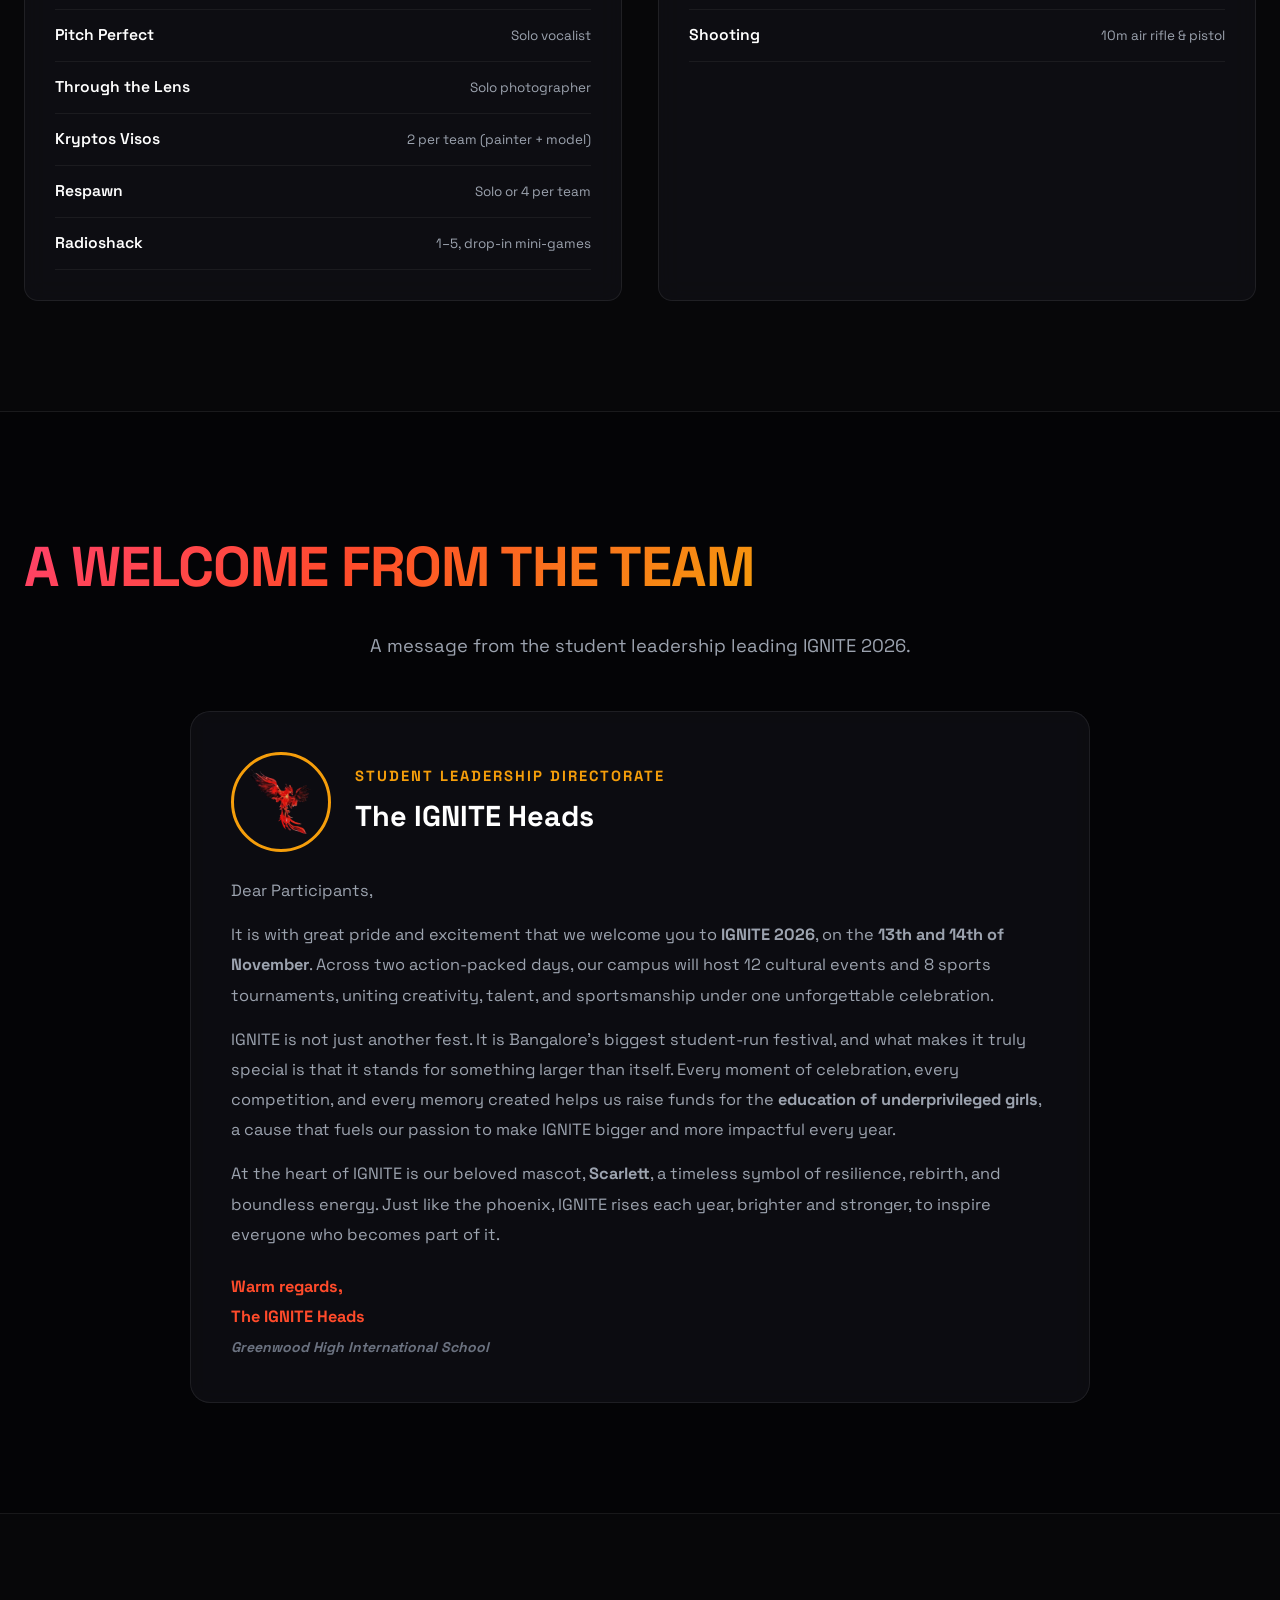
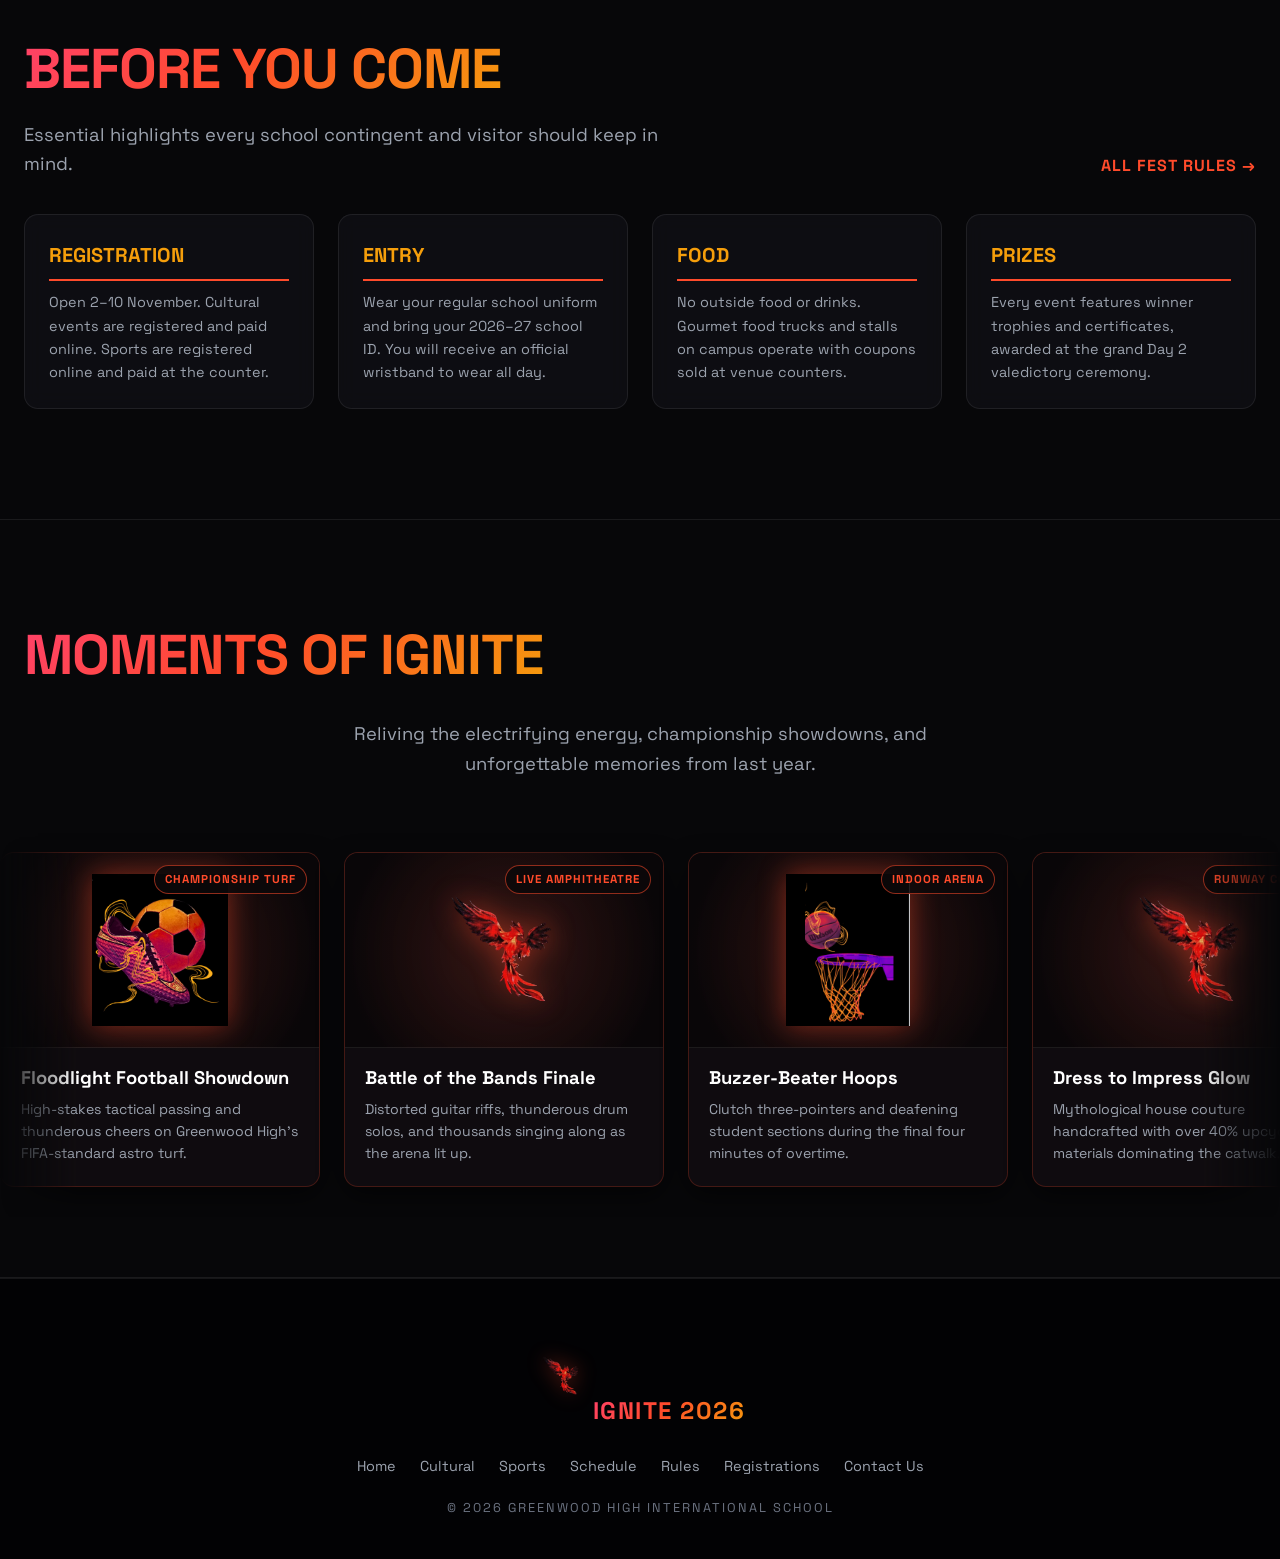
==== commit 46fdcfd5: "Update index.html" ====
--- a/index.html
+++ b/index.html
@@ -179,7 +179,7 @@
                         <p>Dear Participants,</p>
                         <p>It is with great pride and excitement that we welcome you to <strong>IGNITE 2026</strong>, on the <strong>13th and 14th of November</strong>. Across two action-packed days, our campus will host 12 cultural events and 8 sports tournaments, uniting creativity, talent, and sportsmanship under one unforgettable celebration.</p>
                         <p>IGNITE is not just another fest. It is Bangalore's biggest student-run festival, and what makes it truly special is that it stands for something larger than itself. Every moment of celebration, every competition, and every memory created helps us raise funds for the <strong>education of underprivileged girls</strong>, a cause that fuels our passion to make IGNITE bigger and more impactful every year.</p>
-                        <p>At the heart of IGNITE is our beloved mascot, the <strong>Phoenix</strong>, a timeless symbol of resilience, rebirth, and boundless energy. Just like the phoenix, IGNITE rises each year, brighter and stronger, to inspire everyone who becomes part of it.</p>
+                        <p>At the heart of IGNITE is our beloved mascot, <strong>Scarlett</strong>, a timeless symbol of resilience, rebirth, and boundless energy. Just like the phoenix, IGNITE rises each year, brighter and stronger, to inspire everyone who becomes part of it.</p>
                         <p style="color: var(--accent-orange); font-weight: 700; margin-top: 8px;">Warm regards,<br>The IGNITE Heads<br><em style="font-size: 0.88rem; color: var(--text-subtle);">Greenwood High International School</em></p>
                     </div>
                 </div>
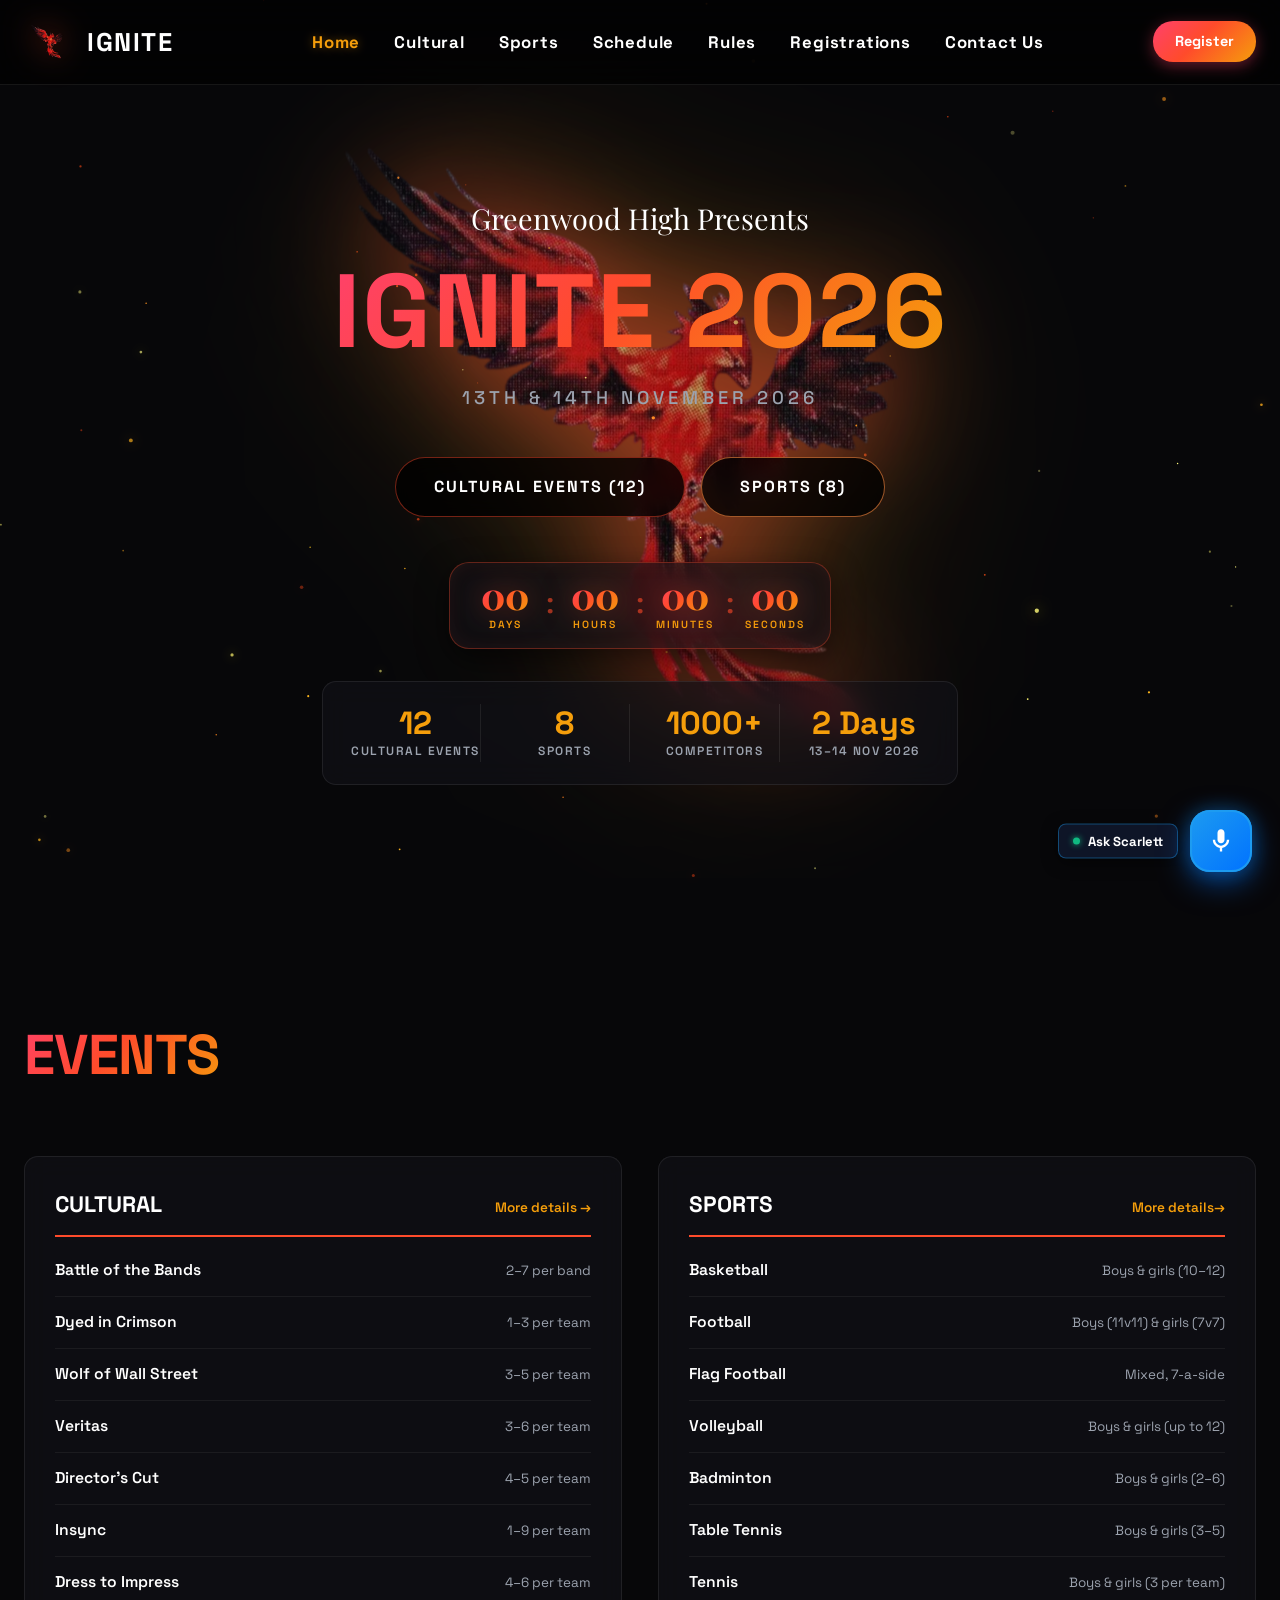
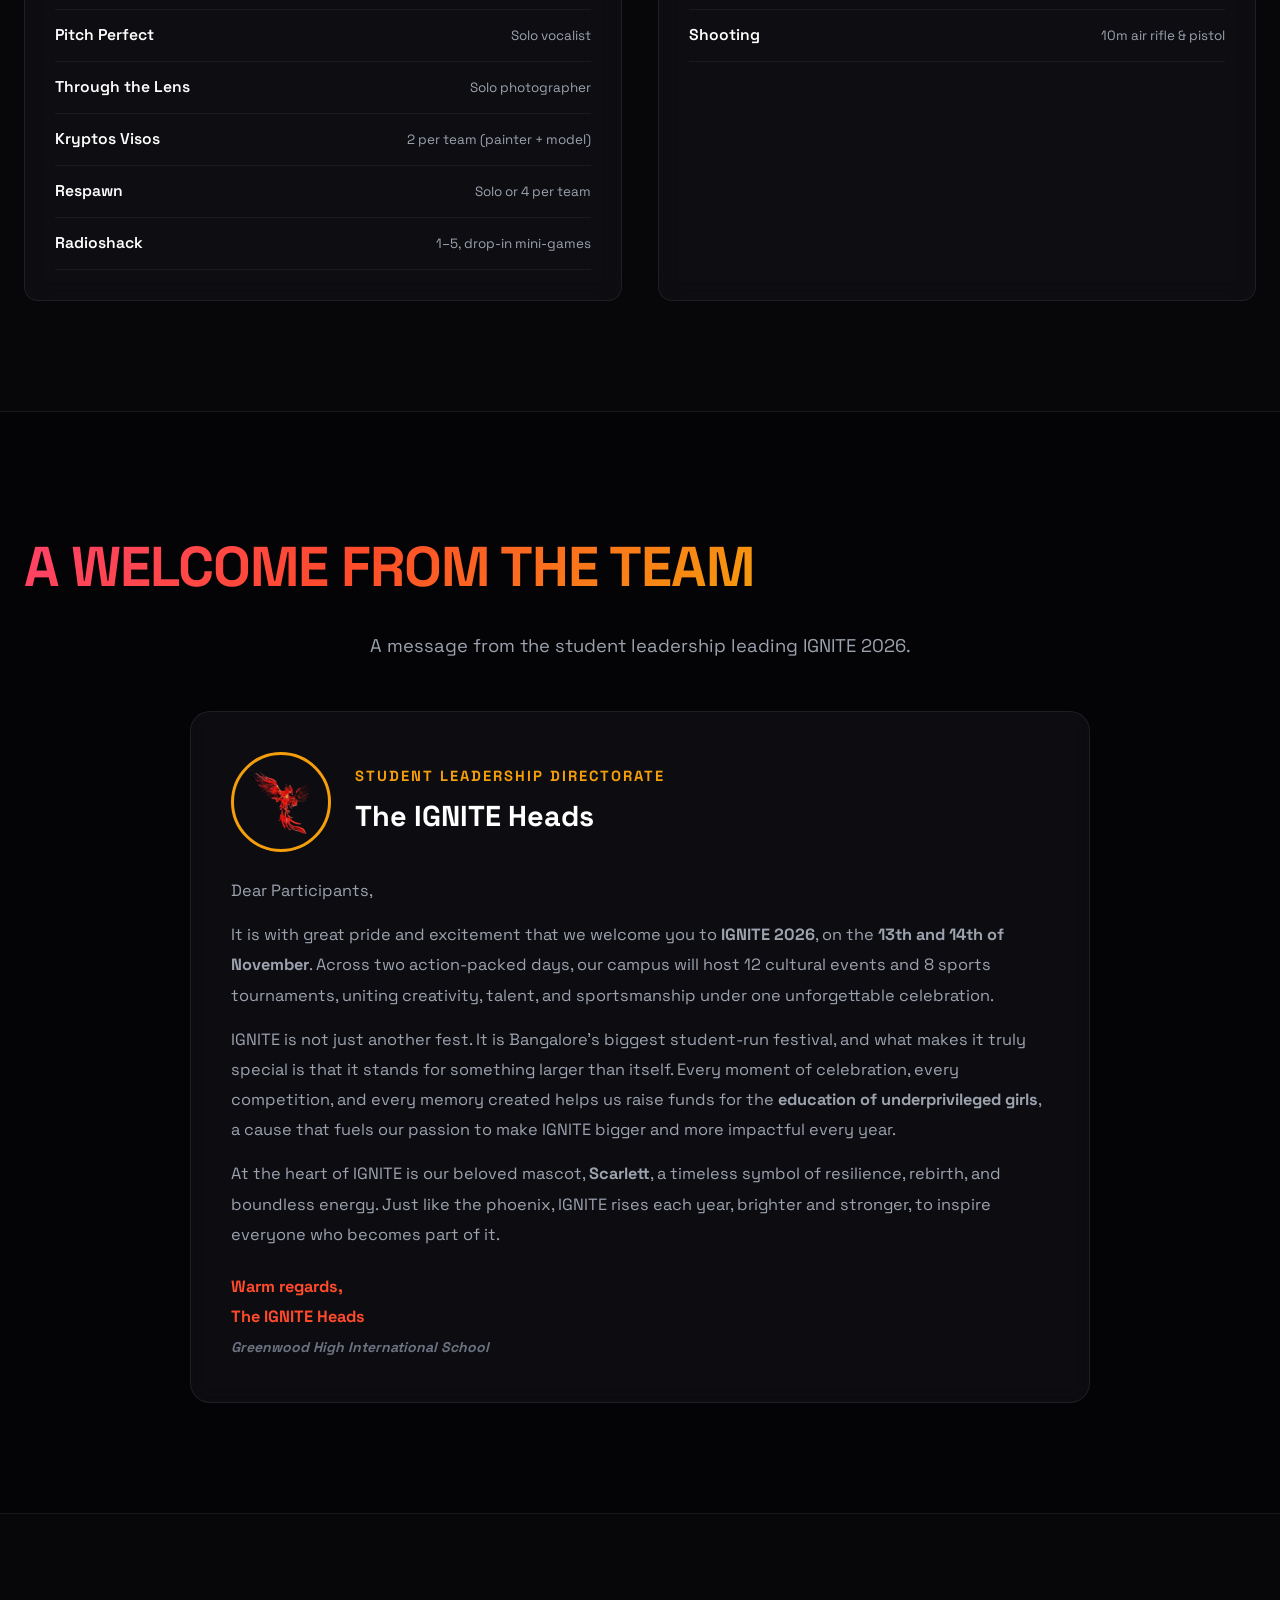
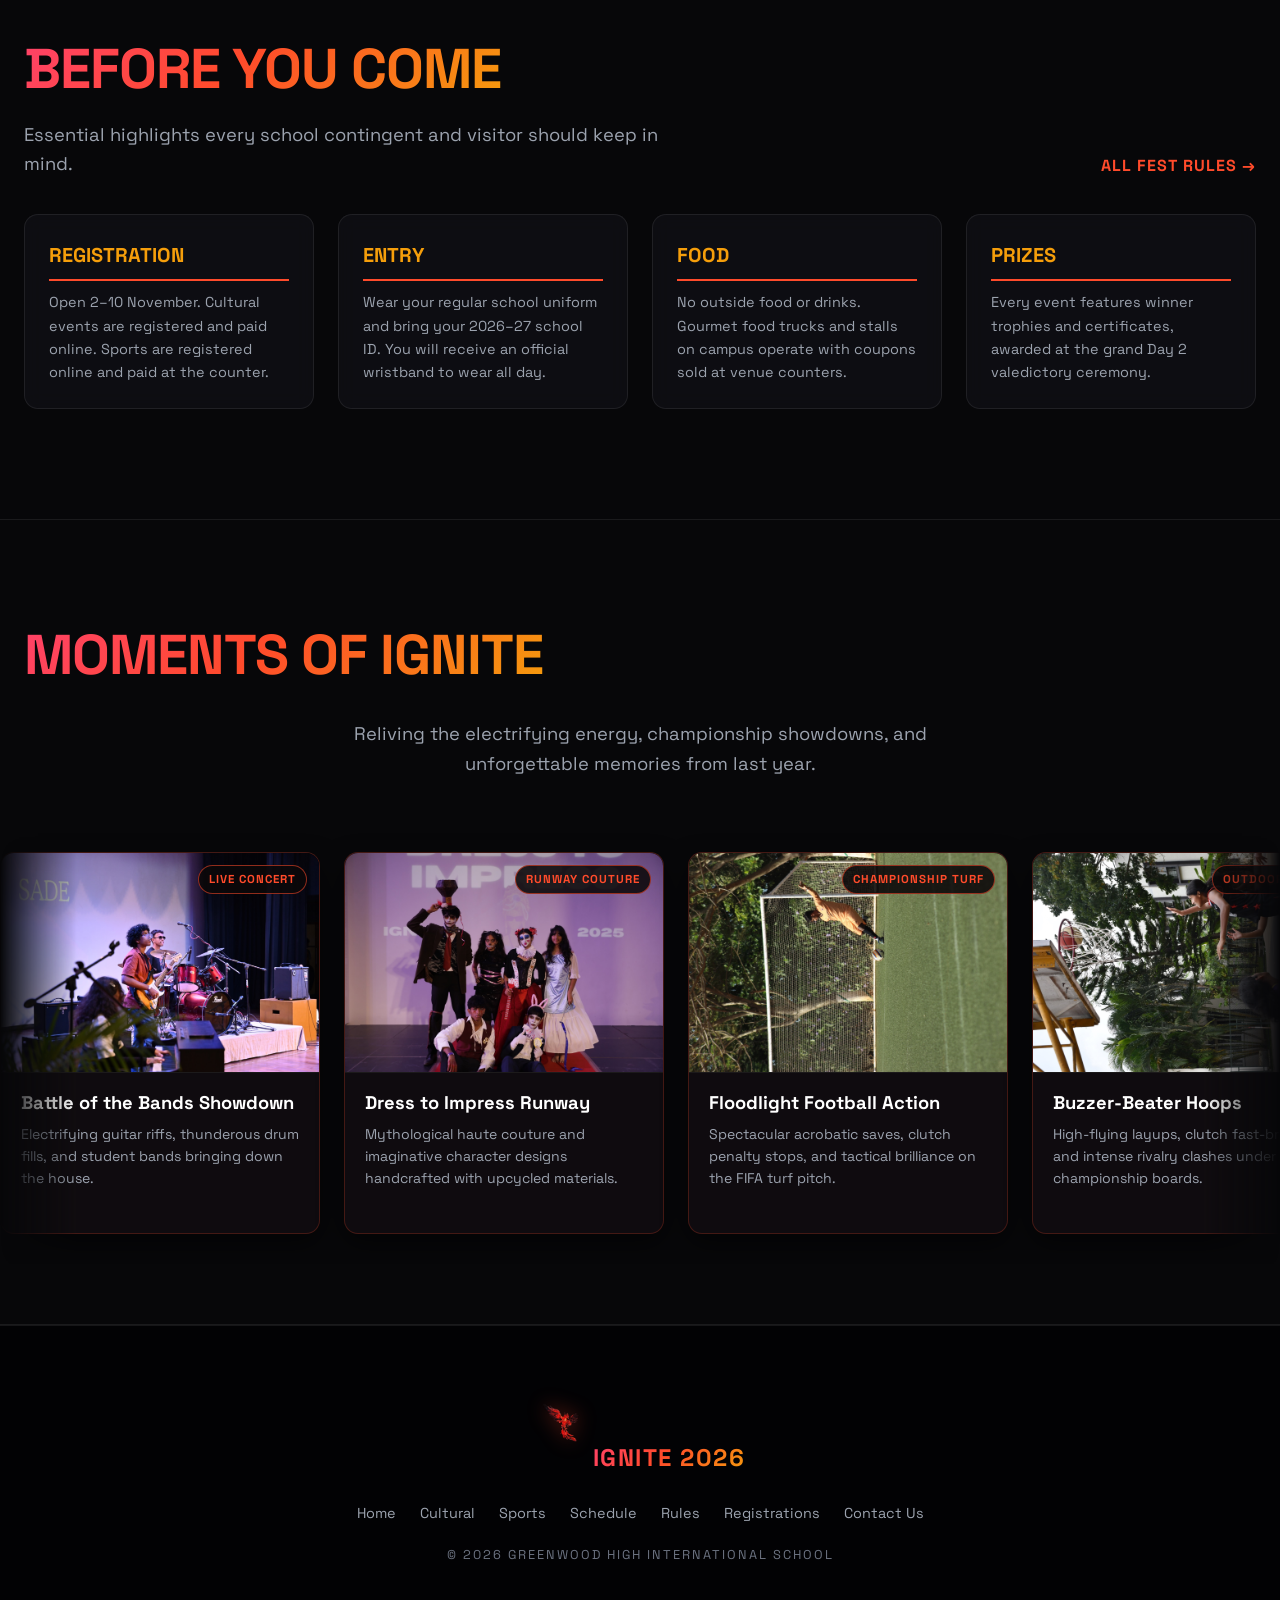
==== commit a9418dd4: "Add cultural event logos and update homepage slideshow gallery" ====
--- a/index.html
+++ b/index.html
@@ -228,99 +228,63 @@
 
         <div class="moments-marquee-wrapper">
             <div class="moments-track">
-                <!-- Card 1 -->
+                <!-- Card 1: Battle of the Bands -->
                 <div class="moment-card">
                     <div class="moment-img-box">
-                        <img src="images/football.png" alt="Floodlight Football" class="moment-img">
+                        <img src="images/Website-Slideshow/DSC_2351.JPG.jpeg" alt="Battle of the Bands Finale" class="moment-img" loading="lazy">
+                        <div class="moment-badge">Live Concert</div>
+                    </div>
+                    <div class="moment-info">
+                        <h4>Battle of the Bands Showdown</h4>
+                        <p>Electrifying guitar riffs, thunderous drum fills, and student bands bringing down the house.</p>
+                    </div>
+                </div>
+
+                <!-- Card 2: Dress to Impress -->
+                <div class="moment-card">
+                    <div class="moment-img-box">
+                        <img src="images/Website-Slideshow/AU3A5598.JPG.jpeg" alt="Dress to Impress Runway" class="moment-img" loading="lazy">
+                        <div class="moment-badge">Runway Couture</div>
+                    </div>
+                    <div class="moment-info">
+                        <h4>Dress to Impress Runway</h4>
+                        <p>Mythological haute couture and imaginative character designs handcrafted with upcycled materials.</p>
+                    </div>
+                </div>
+
+                <!-- Card 3: Football -->
+                <div class="moment-card">
+                    <div class="moment-img-box">
+                        <img src="images/Website-Slideshow/IMG_7780.JPG.jpeg" alt="Floodlight Football Action" class="moment-img" loading="lazy">
                         <div class="moment-badge">Championship Turf</div>
                     </div>
                     <div class="moment-info">
-                        <h4>Floodlight Football Showdown</h4>
-                        <p>High-stakes tactical passing and thunderous cheers on Greenwood High's FIFA-standard astro turf.</p>
-                    </div>
-                </div>
-
-                <!-- Card 2 -->
+                        <h4>Floodlight Football Action</h4>
+                        <p>Spectacular acrobatic saves, clutch penalty stops, and tactical brilliance on the FIFA turf pitch.</p>
+                    </div>
+                </div>
+
+                <!-- Card 4: Basketball -->
                 <div class="moment-card">
                     <div class="moment-img-box">
-                        <img src="WhatsApp Image 2026-10-20 at 10.38.51 PM.png" alt="Battle of the Bands" class="moment-img">
-                        <div class="moment-badge">Live Amphitheatre</div>
-                    </div>
-                    <div class="moment-info">
-                        <h4>Battle of the Bands Finale</h4>
-                        <p>Distorted guitar riffs, thunderous drum solos, and thousands singing along as the arena lit up.</p>
-                    </div>
-                </div>
-
-                <!-- Card 3 -->
+                        <img src="images/Website-Slideshow/DSC_1382.JPG.jpeg" alt="Buzzer-Beater Hoops" class="moment-img" loading="lazy">
+                        <div class="moment-badge">Outdoor Arena</div>
+                    </div>
+                    <div class="moment-info">
+                        <h4>Buzzer-Beater Hoops</h4>
+                        <p>High-flying layups, clutch fast-breaks, and intense rivalry clashes under the championship boards.</p>
+                    </div>
+                </div>
+
+                <!-- Card 5: Insync Dance -->
                 <div class="moment-card">
                     <div class="moment-img-box">
-                        <img src="images/basketball.png" alt="Basketball Hoop" class="moment-img">
-                        <div class="moment-badge">Indoor Arena</div>
-                    </div>
-                    <div class="moment-info">
-                        <h4>Buzzer-Beater Hoops</h4>
-                        <p>Clutch three-pointers and deafening student sections during the final four minutes of overtime.</p>
-                    </div>
-                </div>
-
-                <!-- Card 4 -->
-                <div class="moment-card">
-                    <div class="moment-img-box">
-                        <img src="WhatsApp Image 2026-10-20 at 10.38.51 PM.png" alt="Runway Couture" class="moment-img">
-                        <div class="moment-badge">Runway Couture</div>
-                    </div>
-                    <div class="moment-info">
-                        <h4>Dress to Impress Glow</h4>
-                        <p>Mythological house couture handcrafted with over 40% upcycled materials dominating the catwalk.</p>
-                    </div>
-                </div>
-
-                <!-- Card 5 -->
-                <div class="moment-card">
-                    <div class="moment-img-box">
-                        <img src="images/mascot-transparent.png" alt="Lighting the Flame" class="moment-img">
-                        <div class="moment-badge">Valedictory</div>
-                    </div>
-                    <div class="moment-info">
-                        <h4>Lighting the Flame for a Cause</h4>
-                        <p>Every ticket and tournament fee directly funding the education of underprivileged young girls.</p>
-                    </div>
-                </div>
-
-                <!-- Card 6 -->
-                <div class="moment-card">
-                    <div class="moment-img-box">
-                        <img src="images/badminton.png" alt="Badminton Shuttlers" class="moment-img">
-                        <div class="moment-badge">Synthetic Courts</div>
-                    </div>
-                    <div class="moment-info">
-                        <h4>Smash Returns &amp; Deciding Ties</h4>
-                        <p>Lightning-fast reflexes and diving saves on the synthetic championship courts.</p>
-                    </div>
-                </div>
-
-                <!-- Card 7 -->
-                <div class="moment-card">
-                    <div class="moment-img-box">
-                        <img src="images/shooting.png" alt="Shooting Marksman" class="moment-img">
-                        <div class="moment-badge">Target Arena</div>
-                    </div>
-                    <div class="moment-info">
-                        <h4>Bullseye at the 10m Range</h4>
-                        <p>Unshakable concentration and pinpoint marksmanship down to the final millimeter.</p>
-                    </div>
-                </div>
-
-                <!-- Card 8 -->
-                <div class="moment-card">
-                    <div class="moment-img-box">
-                        <img src="WhatsApp Image 2026-10-20 at 10.38.51 PM.png" alt="Trophy Presentation" class="moment-img">
-                        <div class="moment-badge">Champions</div>
-                    </div>
-                    <div class="moment-info">
-                        <h4>Overall Rolling Trophy Lift</h4>
-                        <p>School flags waving high as the overall IGNITE championship cup was hoisted in celebration.</p>
+                        <img src="images/Website-Slideshow/DSC_2549.JPG.jpeg" alt="Insync Choreography Battle" class="moment-img" loading="lazy">
+                        <div class="moment-badge">Amphitheatre Showdown</div>
+                    </div>
+                    <div class="moment-info">
+                        <h4>Insync Choreography Battle</h4>
+                        <p>Daring acrobatic choreography, breakdance freezes, and synchronized crew routines lighting up the amphitheatre.</p>
                     </div>
                 </div>
 
@@ -328,96 +292,60 @@
                 <!-- Card 1 Duplicate -->
                 <div class="moment-card" aria-hidden="true">
                     <div class="moment-img-box">
-                        <img src="images/football.png" alt="Floodlight Football" class="moment-img">
-                        <div class="moment-badge">Championship Turf</div>
-                    </div>
-                    <div class="moment-info">
-                        <h4>Floodlight Football Showdown</h4>
-                        <p>High-stakes tactical passing and thunderous cheers on Greenwood High's FIFA-standard astro turf.</p>
+                        <img src="images/Website-Slideshow/DSC_2351.JPG.jpeg" alt="Battle of the Bands Finale" class="moment-img" loading="lazy">
+                        <div class="moment-badge">Live Concert</div>
+                    </div>
+                    <div class="moment-info">
+                        <h4>Battle of the Bands Showdown</h4>
+                        <p>Electrifying guitar riffs, thunderous drum fills, and student bands bringing down the house.</p>
                     </div>
                 </div>
 
                 <!-- Card 2 Duplicate -->
                 <div class="moment-card" aria-hidden="true">
                     <div class="moment-img-box">
-                        <img src="WhatsApp Image 2026-10-20 at 10.38.51 PM.png" alt="Battle of the Bands" class="moment-img">
-                        <div class="moment-badge">Live Amphitheatre</div>
-                    </div>
-                    <div class="moment-info">
-                        <h4>Battle of the Bands Finale</h4>
-                        <p>Distorted guitar riffs, thunderous drum solos, and thousands singing along as the arena lit up.</p>
+                        <img src="images/Website-Slideshow/AU3A5598.JPG.jpeg" alt="Dress to Impress Runway" class="moment-img" loading="lazy">
+                        <div class="moment-badge">Runway Couture</div>
+                    </div>
+                    <div class="moment-info">
+                        <h4>Dress to Impress Runway</h4>
+                        <p>Mythological haute couture and imaginative character designs handcrafted with upcycled materials.</p>
                     </div>
                 </div>
 
                 <!-- Card 3 Duplicate -->
                 <div class="moment-card" aria-hidden="true">
                     <div class="moment-img-box">
-                        <img src="images/basketball.png" alt="Basketball Hoop" class="moment-img">
-                        <div class="moment-badge">Indoor Arena</div>
-                    </div>
-                    <div class="moment-info">
-                        <h4>Buzzer-Beater Hoops</h4>
-                        <p>Clutch three-pointers and deafening student sections during the final four minutes of overtime.</p>
+                        <img src="images/Website-Slideshow/IMG_7780.JPG.jpeg" alt="Floodlight Football Action" class="moment-img" loading="lazy">
+                        <div class="moment-badge">Championship Turf</div>
+                    </div>
+                    <div class="moment-info">
+                        <h4>Floodlight Football Action</h4>
+                        <p>Spectacular acrobatic saves, clutch penalty stops, and tactical brilliance on the FIFA turf pitch.</p>
                     </div>
                 </div>
 
                 <!-- Card 4 Duplicate -->
                 <div class="moment-card" aria-hidden="true">
                     <div class="moment-img-box">
-                        <img src="WhatsApp Image 2026-10-20 at 10.38.51 PM.png" alt="Runway Couture" class="moment-img">
-                        <div class="moment-badge">Runway Couture</div>
-                    </div>
-                    <div class="moment-info">
-                        <h4>Dress to Impress Glow</h4>
-                        <p>Mythological house couture handcrafted with over 40% upcycled materials dominating the catwalk.</p>
+                        <img src="images/Website-Slideshow/DSC_1382.JPG.jpeg" alt="Buzzer-Beater Hoops" class="moment-img" loading="lazy">
+                        <div class="moment-badge">Outdoor Arena</div>
+                    </div>
+                    <div class="moment-info">
+                        <h4>Buzzer-Beater Hoops</h4>
+                        <p>High-flying layups, clutch fast-breaks, and intense rivalry clashes under the championship boards.</p>
                     </div>
                 </div>
 
                 <!-- Card 5 Duplicate -->
                 <div class="moment-card" aria-hidden="true">
                     <div class="moment-img-box">
-                        <img src="images/mascot-transparent.png" alt="Lighting the Flame" class="moment-img">
-                        <div class="moment-badge">Valedictory</div>
-                    </div>
-                    <div class="moment-info">
-                        <h4>Lighting the Flame for a Cause</h4>
-                        <p>Every ticket and tournament fee directly funding the education of underprivileged young girls.</p>
-                    </div>
-                </div>
-
-                <!-- Card 6 Duplicate -->
-                <div class="moment-card" aria-hidden="true">
-                    <div class="moment-img-box">
-                        <img src="images/badminton.png" alt="Badminton Shuttlers" class="moment-img">
-                        <div class="moment-badge">Synthetic Courts</div>
-                    </div>
-                    <div class="moment-info">
-                        <h4>Smash Returns &amp; Deciding Ties</h4>
-                        <p>Lightning-fast reflexes and diving saves on the synthetic championship courts.</p>
-                    </div>
-                </div>
-
-                <!-- Card 7 Duplicate -->
-                <div class="moment-card" aria-hidden="true">
-                    <div class="moment-img-box">
-                        <img src="images/shooting.png" alt="Shooting Marksman" class="moment-img">
-                        <div class="moment-badge">Target Arena</div>
-                    </div>
-                    <div class="moment-info">
-                        <h4>Bullseye at the 10m Range</h4>
-                        <p>Unshakable concentration and pinpoint marksmanship down to the final millimeter.</p>
-                    </div>
-                </div>
-
-                <!-- Card 8 Duplicate -->
-                <div class="moment-card" aria-hidden="true">
-                    <div class="moment-img-box">
-                        <img src="WhatsApp Image 2026-10-20 at 10.38.51 PM.png" alt="Trophy Presentation" class="moment-img">
-                        <div class="moment-badge">Champions</div>
-                    </div>
-                    <div class="moment-info">
-                        <h4>Overall Rolling Trophy Lift</h4>
-                        <p>School flags waving high as the overall IGNITE championship cup was hoisted in celebration.</p>
+                        <img src="images/Website-Slideshow/DSC_2549.JPG.jpeg" alt="Insync Choreography Battle" class="moment-img" loading="lazy">
+                        <div class="moment-badge">Amphitheatre Showdown</div>
+                    </div>
+                    <div class="moment-info">
+                        <h4>Insync Choreography Battle</h4>
+                        <p>Daring acrobatic choreography, breakdance freezes, and synchronized crew routines lighting up the amphitheatre.</p>
                     </div>
                 </div>
             </div>
--- a/styles.css
+++ b/styles.css
@@ -1277,7 +1277,365 @@
     line-height: 1.5;
 }
 
-/* Days Table (Schedule page) */
+/* --- Schedule Filter & View Controls --- */
+.schedule-controls-wrapper {
+    display: flex;
+    flex-direction: column;
+    align-items: center;
+    gap: 16px;
+    margin: 25px auto 35px;
+    max-width: 950px;
+    text-align: center;
+}
+
+.schedule-control-group {
+    display: flex;
+    flex-direction: column;
+    align-items: center;
+    gap: 8px;
+    width: 100%;
+}
+
+.schedule-filter-label {
+    font-size: 0.78rem;
+    text-transform: uppercase;
+    letter-spacing: 1.2px;
+    color: var(--text-muted);
+    font-weight: 700;
+}
+
+.schedule-category-filter {
+    margin: 0 auto !important;
+}
+
+.schedule-day-filter {
+    display: inline-flex;
+    background: rgba(22, 16, 20, 0.75);
+    border: 1px solid rgba(255, 255, 255, 0.12);
+    border-radius: var(--radius-full);
+    padding: 4px;
+    gap: 6px;
+    backdrop-filter: blur(14px);
+    -webkit-backdrop-filter: blur(14px);
+    box-shadow: 0 6px 24px rgba(0, 0, 0, 0.35);
+}
+
+.day-tab-btn {
+    display: flex;
+    flex-direction: column;
+    align-items: center;
+    padding: 8px 24px;
+    border-radius: var(--radius-full);
+    background: transparent;
+    border: none;
+    cursor: pointer;
+    transition: all 0.25s ease;
+    color: var(--text-muted);
+}
+
+.day-tab-btn:hover {
+    color: #fff;
+    background: rgba(255, 255, 255, 0.06);
+}
+
+.day-tab-btn.active {
+    background: var(--gradient-fire);
+    color: #fff;
+    box-shadow: 0 4px 18px rgba(255, 75, 43, 0.45);
+}
+
+.day-tab-btn .day-title {
+    font-size: 0.88rem;
+    font-weight: 800;
+    letter-spacing: 0.5px;
+    text-transform: uppercase;
+}
+
+.day-tab-btn .day-sub {
+    font-size: 0.72rem;
+    opacity: 0.9;
+    font-weight: 500;
+}
+
+/* Category Badges */
+.badge-category {
+    display: inline-flex;
+    align-items: center;
+    gap: 5px;
+    font-size: 0.72rem;
+    font-weight: 700;
+    text-transform: uppercase;
+    letter-spacing: 0.6px;
+    padding: 3px 10px;
+    border-radius: var(--radius-full);
+    white-space: nowrap;
+}
+
+.badge-sports {
+    color: #ffb703;
+    background: rgba(255, 183, 3, 0.15);
+    border: 1px solid rgba(255, 183, 3, 0.35);
+}
+
+.badge-cultural {
+    color: #ff5e62;
+    background: rgba(255, 94, 98, 0.15);
+    border: 1px solid rgba(255, 94, 98, 0.35);
+}
+
+.badge-ceremony {
+    color: #ffd166;
+    background: rgba(255, 209, 102, 0.16);
+    border: 1px solid rgba(255, 209, 102, 0.45);
+    box-shadow: 0 0 12px rgba(255, 209, 102, 0.2);
+}
+
+/* Ceremony Highlight Banner */
+.ceremony-banner {
+    display: grid;
+    grid-template-columns: repeat(auto-fit, minmax(300px, 1fr));
+    gap: 18px;
+    max-width: 950px;
+    margin: 0 auto 36px;
+}
+
+.ceremony-card {
+    background: linear-gradient(135deg, rgba(255, 75, 43, 0.12) 0%, rgba(22, 16, 20, 0.88) 100%);
+    border: 1px solid rgba(255, 75, 43, 0.32);
+    border-radius: var(--radius-md);
+    padding: 18px 22px;
+    display: flex;
+    align-items: center;
+    gap: 16px;
+    backdrop-filter: blur(14px);
+    -webkit-backdrop-filter: blur(14px);
+    transition: transform 0.25s ease, border-color 0.25s ease, box-shadow 0.25s ease;
+}
+
+.ceremony-card:hover {
+    transform: translateY(-2px);
+    border-color: rgba(255, 140, 0, 0.6);
+    box-shadow: 0 10px 30px rgba(255, 75, 43, 0.25);
+}
+
+.ceremony-icon {
+    font-size: 2.2rem;
+    flex-shrink: 0;
+    line-height: 1;
+}
+
+.ceremony-content h3 {
+    font-size: 1.15rem;
+    font-weight: 700;
+    color: #fff;
+    margin: 4px 0;
+}
+
+.ceremony-time {
+    font-size: 0.88rem;
+    color: var(--accent-gold);
+    font-weight: 700;
+}
+
+.ceremony-venue {
+    font-size: 0.82rem;
+    color: var(--text-muted);
+}
+
+/* Schedule Day Sections */
+.schedule-day-block {
+    max-width: 950px;
+    margin: 0 auto 46px;
+    transition: opacity 0.3s ease;
+}
+
+.schedule-day-block.is-hidden {
+    display: none !important;
+}
+
+.day-header-banner {
+    display: flex;
+    justify-content: space-between;
+    align-items: center;
+    flex-wrap: wrap;
+    gap: 12px;
+    padding: 16px 24px;
+    background: rgba(30, 20, 26, 0.88);
+    border-left: 4px solid var(--accent-orange);
+    border-radius: var(--radius-sm);
+    margin-bottom: 22px;
+    border-top: 1px solid rgba(255, 255, 255, 0.06);
+    border-right: 1px solid rgba(255, 255, 255, 0.06);
+    border-bottom: 1px solid rgba(255, 255, 255, 0.06);
+    box-shadow: 0 4px 20px rgba(0, 0, 0, 0.3);
+}
+
+.day-header-banner h2 {
+    font-size: 1.35rem;
+    color: #fff;
+    margin: 0;
+    font-weight: 800;
+}
+
+.day-header-tag {
+    font-size: 0.82rem;
+    color: var(--accent-gold);
+    font-weight: 700;
+    text-transform: uppercase;
+    letter-spacing: 0.5px;
+}
+
+/* Schedule Cards Grid */
+.schedule-grid {
+    display: grid;
+    grid-template-columns: repeat(auto-fill, minmax(430px, 1fr));
+    gap: 16px;
+}
+
+.schedule-card {
+    background: rgba(22, 16, 20, 0.72);
+    border: 1px solid rgba(255, 255, 255, 0.08);
+    border-radius: var(--radius-md);
+    padding: 18px 20px;
+    display: flex;
+    flex-direction: column;
+    justify-content: space-between;
+    gap: 12px;
+    backdrop-filter: blur(12px);
+    -webkit-backdrop-filter: blur(12px);
+    transition: transform 0.25s ease, border-color 0.25s ease, box-shadow 0.25s ease;
+    position: relative;
+    overflow: hidden;
+}
+
+.schedule-card::before {
+    content: '';
+    position: absolute;
+    top: 0;
+    left: 0;
+    bottom: 0;
+    width: 3px;
+    background: transparent;
+    transition: background 0.25s ease;
+}
+
+.schedule-card[data-category="sports"]::before {
+    background: #ffb703;
+}
+
+.schedule-card[data-category="cultural"]::before {
+    background: #ff5e62;
+}
+
+.schedule-card[data-category="ceremony"]::before {
+    background: #ffd166;
+}
+
+.schedule-card:hover {
+    transform: translateY(-3px);
+    border-color: rgba(255, 75, 43, 0.45);
+    box-shadow: 0 10px 28px rgba(0, 0, 0, 0.5);
+}
+
+.schedule-card.is-hidden {
+    display: none !important;
+}
+
+.schedule-card-top {
+    display: flex;
+    justify-content: space-between;
+    align-items: flex-start;
+    gap: 10px;
+}
+
+.schedule-card-time {
+    display: inline-flex;
+    align-items: center;
+    gap: 7px;
+    font-size: 0.85rem;
+    font-weight: 700;
+    color: var(--accent-gold);
+    background: rgba(245, 158, 11, 0.12);
+    padding: 4px 10px;
+    border-radius: var(--radius-sm);
+    border: 1px solid rgba(245, 158, 11, 0.25);
+    white-space: nowrap;
+}
+
+.schedule-card-time svg {
+    width: 14px;
+    height: 14px;
+    flex-shrink: 0;
+}
+
+.schedule-card-title {
+    font-size: 1.15rem;
+    font-weight: 700;
+    color: #fff;
+    margin: 8px 0 4px;
+    line-height: 1.3;
+}
+
+.schedule-card-title a {
+    color: #fff;
+    text-decoration: none;
+    transition: color 0.2s ease;
+}
+
+.schedule-card-title a:hover {
+    color: var(--accent-orange);
+}
+
+.schedule-card-note {
+    font-size: 0.78rem;
+    color: var(--text-muted);
+    line-height: 1.45;
+    margin: 0;
+}
+
+.schedule-card-bottom {
+    display: flex;
+    justify-content: space-between;
+    align-items: center;
+    flex-wrap: wrap;
+    gap: 10px;
+    padding-top: 10px;
+    border-top: 1px solid rgba(255, 255, 255, 0.06);
+    margin-top: auto;
+}
+
+.schedule-card-venue {
+    display: inline-flex;
+    align-items: center;
+    gap: 6px;
+    font-size: 0.82rem;
+    color: #e2e8f0;
+}
+
+.schedule-card-venue svg {
+    width: 14px;
+    height: 14px;
+    color: var(--accent-orange);
+    flex-shrink: 0;
+}
+
+.schedule-card-link {
+    font-size: 0.8rem;
+    font-weight: 700;
+    color: var(--accent-orange);
+    text-decoration: none;
+    transition: transform 0.2s ease, color 0.2s ease;
+    display: inline-flex;
+    align-items: center;
+    gap: 4px;
+}
+
+.schedule-card-link:hover {
+    color: #ff8c00;
+    transform: translateX(3px);
+}
+
+/* Master Venues & Schedule Matrix */
 .days-table-wrap {
     margin: 40px auto;
     overflow-x: auto;
@@ -1289,26 +1647,47 @@
     max-width: 950px;
 }
 
+.matrix-header {
+    margin-bottom: 20px;
+    display: flex;
+    justify-content: space-between;
+    align-items: center;
+    flex-wrap: wrap;
+    gap: 10px;
+}
+
+.matrix-header h2 {
+    font-size: 1.3rem;
+    font-weight: 700;
+    color: #fff;
+    margin: 0;
+}
+
+.matrix-sub {
+    font-size: 0.82rem;
+    color: var(--text-muted);
+}
+
 .days-table {
     width: 100%;
     border-collapse: collapse;
-    font-size: 0.95rem;
+    font-size: 0.92rem;
 }
 
 .days-table thead th {
     text-align: left;
-    font-size: 1.2rem;
+    font-size: 1rem;
     font-weight: 800;
     text-transform: uppercase;
-    letter-spacing: 1px;
-    padding: 12px 18px;
+    letter-spacing: 0.8px;
+    padding: 12px 16px;
     border-bottom: 2px solid var(--accent-orange);
     color: var(--text-main);
 }
 
 .days-table thead th span {
     display: block;
-    font-size: 0.8rem;
+    font-size: 0.78rem;
     font-weight: 500;
     text-transform: none;
     color: var(--text-muted);
@@ -1319,8 +1698,13 @@
 .days-table tbody th,
 .days-table td {
     text-align: left;
-    padding: 14px 18px;
+    padding: 14px 16px;
     border-bottom: 1px solid rgba(255, 255, 255, 0.06);
+    vertical-align: middle;
+}
+
+.days-table tbody tr.is-hidden {
+    display: none !important;
 }
 
 .days-table tbody th a {
@@ -1338,13 +1722,38 @@
     color: var(--text-muted);
 }
 
-.days-table td.is-final {
-    color: var(--accent-orange);
-    font-weight: 700;
+.days-table .slot-time {
+    color: #f1f5f9;
+    font-weight: 600;
+    display: block;
+}
+
+.days-table .slot-venue {
+    color: var(--text-muted);
+    font-size: 0.8rem;
+    display: block;
+    margin-top: 2px;
 }
 
 .days-table td.is-off {
     color: var(--text-subtle);
+    font-style: italic;
+}
+
+@media (max-width: 768px) {
+    .schedule-grid {
+        grid-template-columns: 1fr;
+    }
+    .schedule-day-filter {
+        width: 100%;
+        justify-content: center;
+    }
+    .day-tab-btn {
+        padding: 6px 14px;
+    }
+    .ceremony-banner {
+        grid-template-columns: 1fr;
+    }
 }
 
 /* Rules Page Layout */
@@ -2271,8 +2680,8 @@
 
 .moment-img-box {
     width: 100%;
-    height: 195px;
-    background: radial-gradient(circle at 50% 50%, rgba(255, 75, 43, 0.16), #090608 85%);
+    height: 220px;
+    background: #090608;
     display: flex;
     align-items: center;
     justify-content: center;
@@ -2282,15 +2691,16 @@
 }
 
 .moment-img {
-    width: 78%;
-    height: 78%;
-    object-fit: contain;
-    transition: transform 0.4s ease;
-    filter: drop-shadow(0 0 14px rgba(255, 75, 43, 0.45));
+    width: 100%;
+    height: 100%;
+    object-fit: cover;
+    object-position: center;
+    display: block;
+    transition: transform 0.5s ease;
 }
 
 .moment-card:hover .moment-img {
-    transform: scale(1.12);
+    transform: scale(1.08);
 }
 
 .moment-badge {
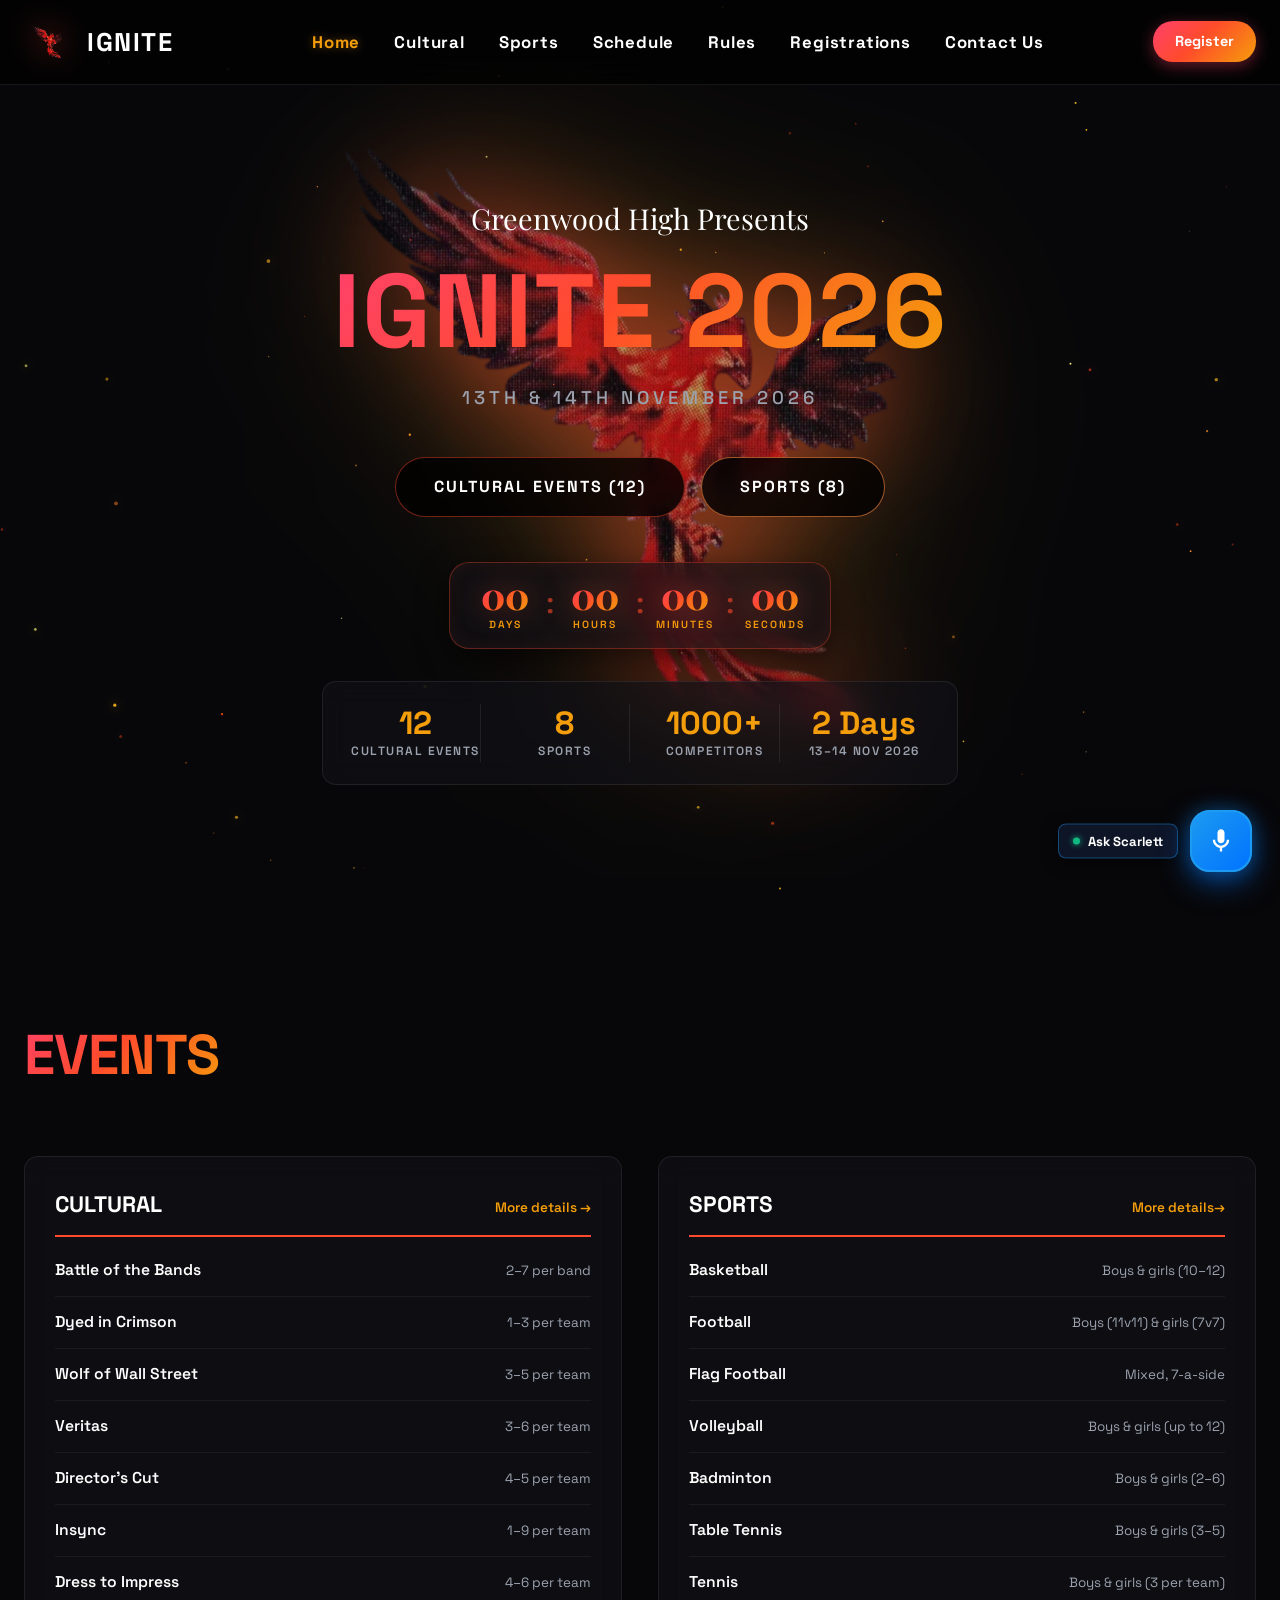
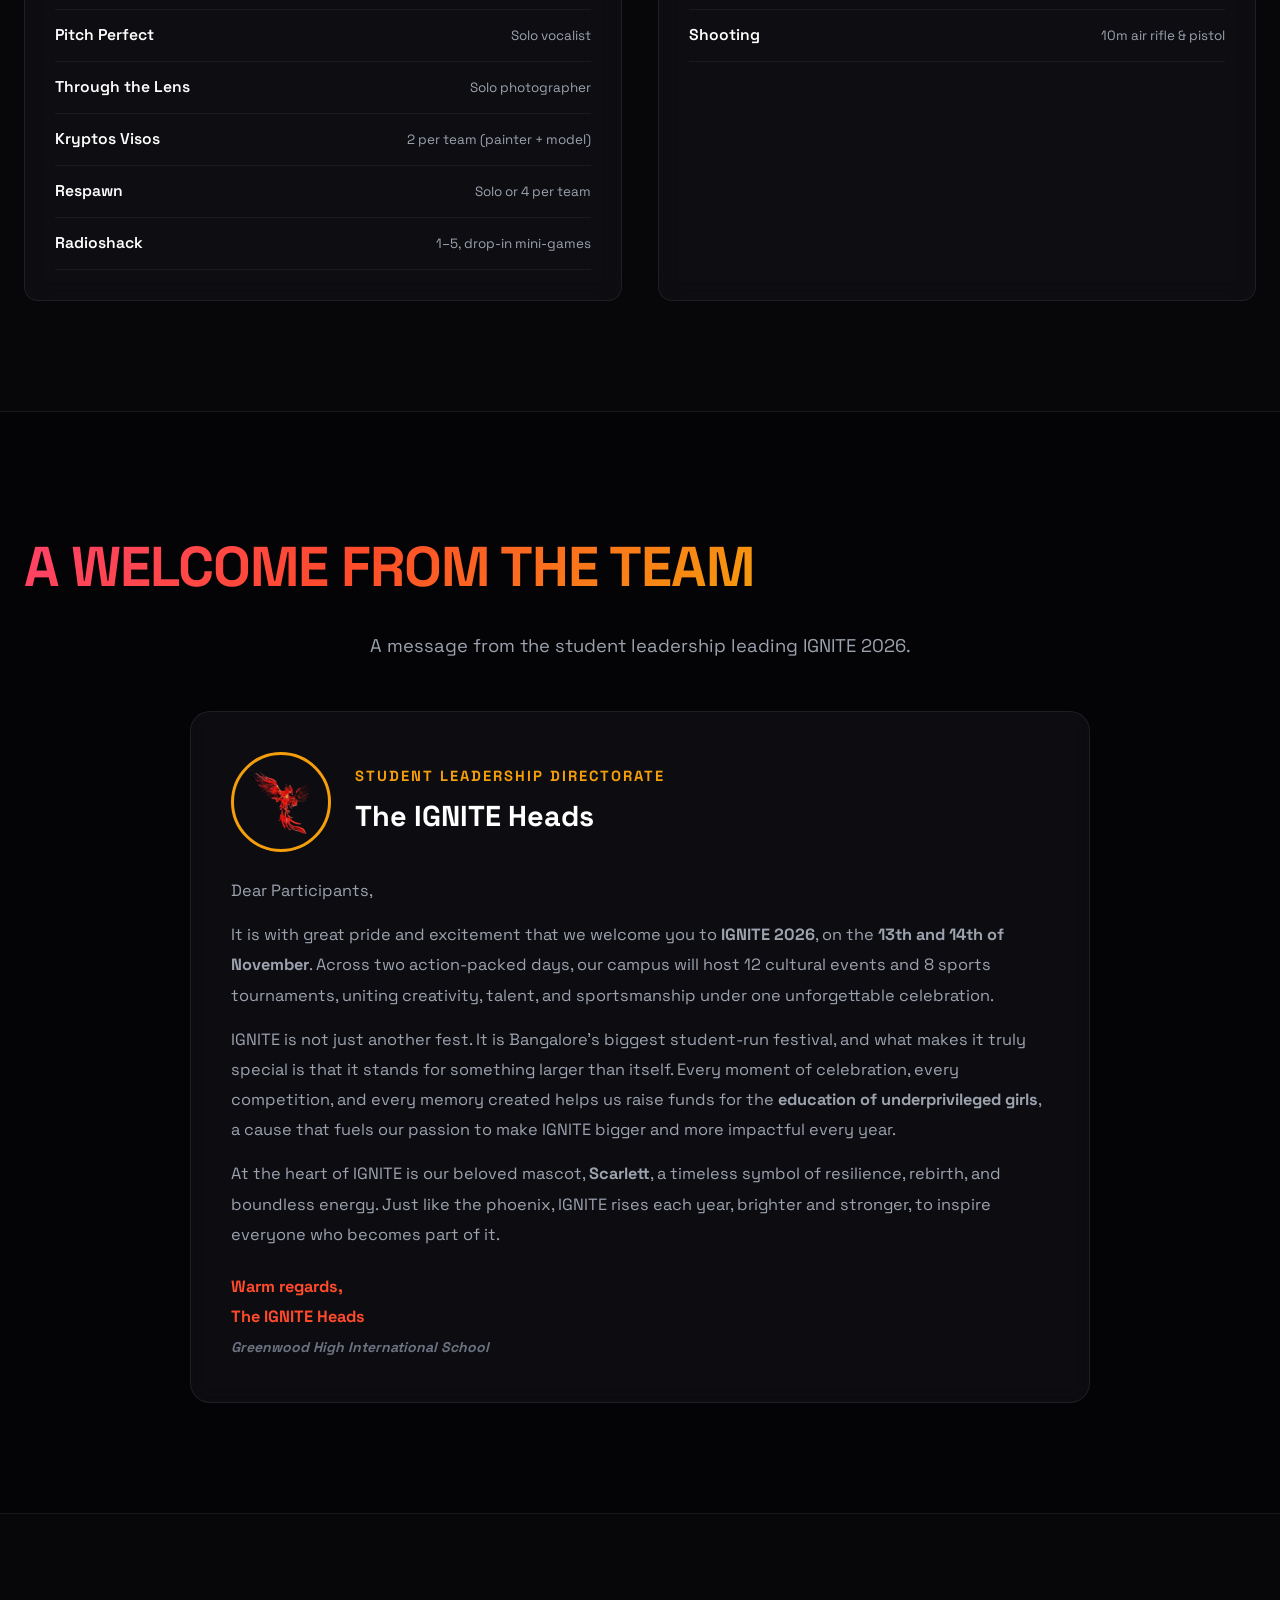
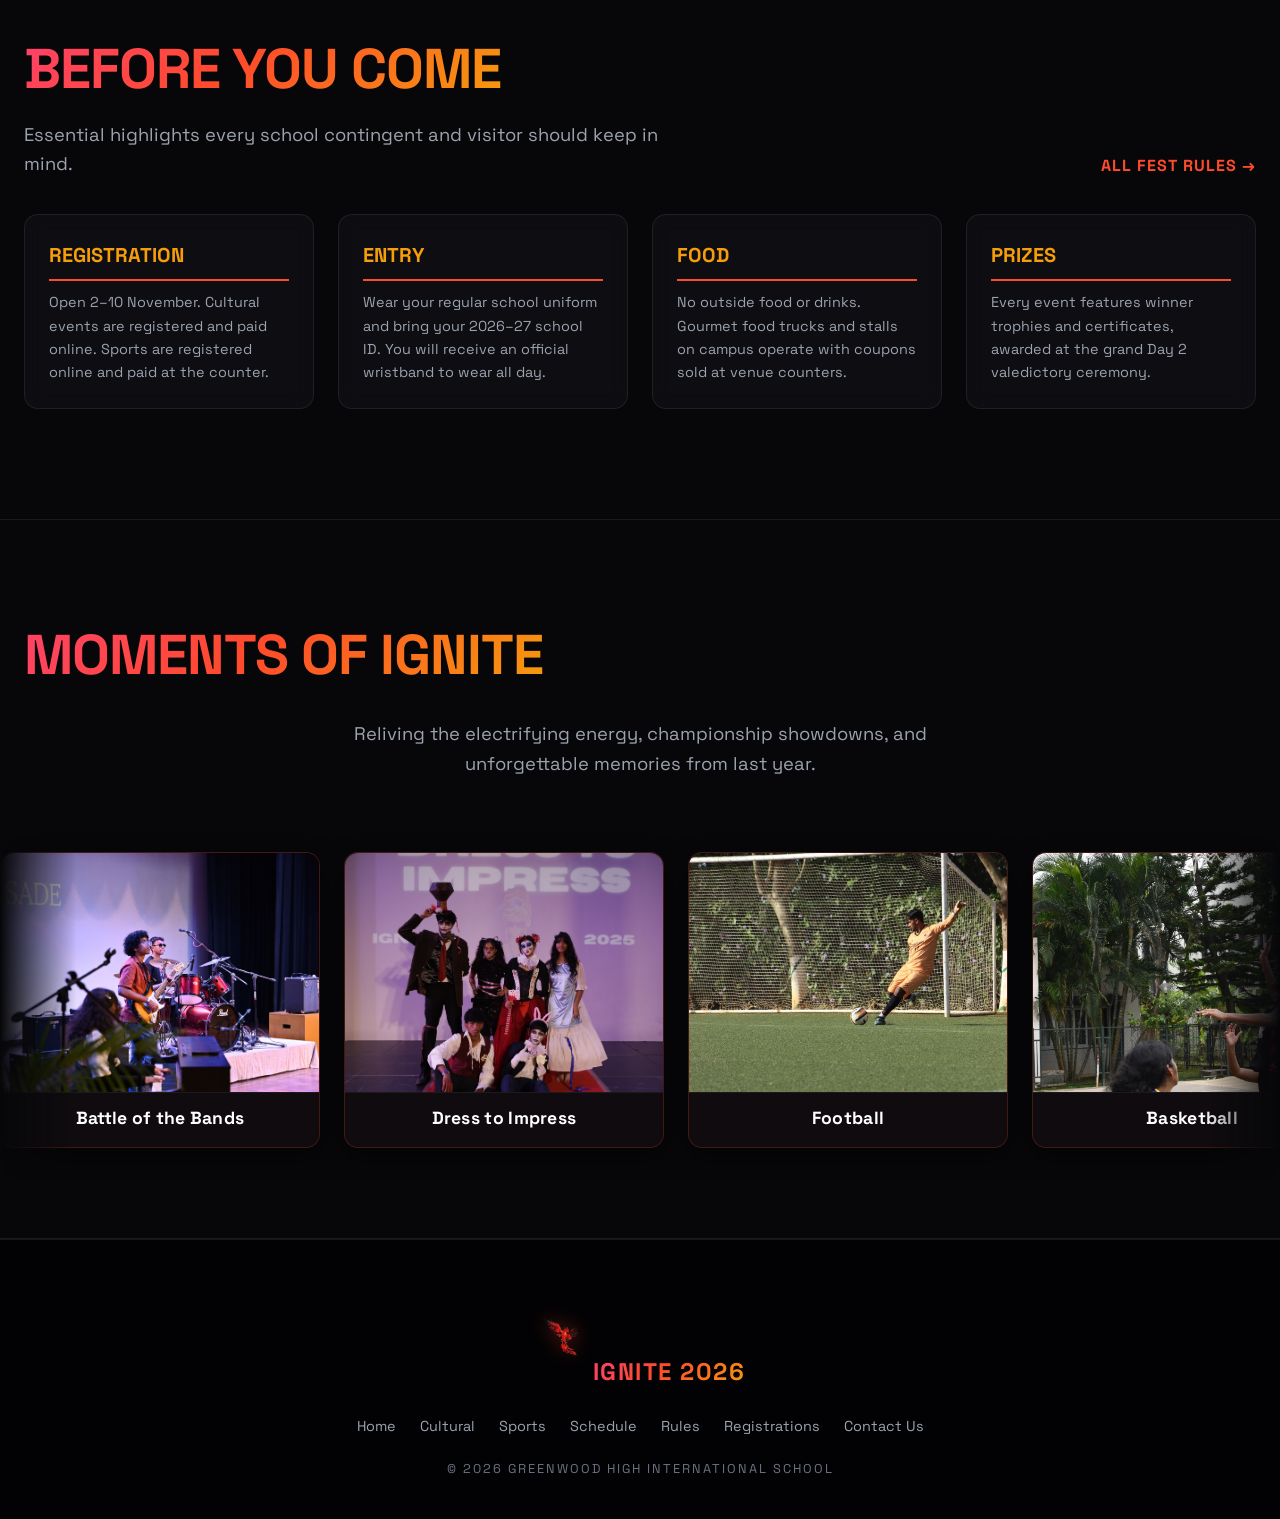
==== commit b548e788: "Fix orientation of slideshow photos, remove tags and descriptions" ====
--- a/index.html
+++ b/index.html
@@ -231,60 +231,50 @@
                 <!-- Card 1: Battle of the Bands -->
                 <div class="moment-card">
                     <div class="moment-img-box">
-                        <img src="images/Website-Slideshow/DSC_2351.JPG.jpeg" alt="Battle of the Bands Finale" class="moment-img" loading="lazy">
-                        <div class="moment-badge">Live Concert</div>
-                    </div>
-                    <div class="moment-info">
-                        <h4>Battle of the Bands Showdown</h4>
-                        <p>Electrifying guitar riffs, thunderous drum fills, and student bands bringing down the house.</p>
+                        <img src="images/Website-Slideshow/DSC_2351.JPG.jpeg" alt="Battle of the Bands" class="moment-img" loading="lazy">
+                    </div>
+                    <div class="moment-info">
+                        <h4>Battle of the Bands</h4>
                     </div>
                 </div>
 
                 <!-- Card 2: Dress to Impress -->
                 <div class="moment-card">
                     <div class="moment-img-box">
-                        <img src="images/Website-Slideshow/AU3A5598.JPG.jpeg" alt="Dress to Impress Runway" class="moment-img" loading="lazy">
-                        <div class="moment-badge">Runway Couture</div>
-                    </div>
-                    <div class="moment-info">
-                        <h4>Dress to Impress Runway</h4>
-                        <p>Mythological haute couture and imaginative character designs handcrafted with upcycled materials.</p>
+                        <img src="images/Website-Slideshow/AU3A5598.JPG.jpeg" alt="Dress to Impress" class="moment-img" loading="lazy">
+                    </div>
+                    <div class="moment-info">
+                        <h4>Dress to Impress</h4>
                     </div>
                 </div>
 
                 <!-- Card 3: Football -->
                 <div class="moment-card">
                     <div class="moment-img-box">
-                        <img src="images/Website-Slideshow/IMG_7780.JPG.jpeg" alt="Floodlight Football Action" class="moment-img" loading="lazy">
-                        <div class="moment-badge">Championship Turf</div>
-                    </div>
-                    <div class="moment-info">
-                        <h4>Floodlight Football Action</h4>
-                        <p>Spectacular acrobatic saves, clutch penalty stops, and tactical brilliance on the FIFA turf pitch.</p>
+                        <img src="images/Website-Slideshow/IMG_7780.JPG.jpeg" alt="Football" class="moment-img" loading="lazy">
+                    </div>
+                    <div class="moment-info">
+                        <h4>Football</h4>
                     </div>
                 </div>
 
                 <!-- Card 4: Basketball -->
                 <div class="moment-card">
                     <div class="moment-img-box">
-                        <img src="images/Website-Slideshow/DSC_1382.JPG.jpeg" alt="Buzzer-Beater Hoops" class="moment-img" loading="lazy">
-                        <div class="moment-badge">Outdoor Arena</div>
-                    </div>
-                    <div class="moment-info">
-                        <h4>Buzzer-Beater Hoops</h4>
-                        <p>High-flying layups, clutch fast-breaks, and intense rivalry clashes under the championship boards.</p>
-                    </div>
-                </div>
-
-                <!-- Card 5: Insync Dance -->
+                        <img src="images/Website-Slideshow/DSC_1382.JPG.jpeg" alt="Basketball" class="moment-img" loading="lazy">
+                    </div>
+                    <div class="moment-info">
+                        <h4>Basketball</h4>
+                    </div>
+                </div>
+
+                <!-- Card 5: Insync -->
                 <div class="moment-card">
                     <div class="moment-img-box">
-                        <img src="images/Website-Slideshow/DSC_2549.JPG.jpeg" alt="Insync Choreography Battle" class="moment-img" loading="lazy">
-                        <div class="moment-badge">Amphitheatre Showdown</div>
-                    </div>
-                    <div class="moment-info">
-                        <h4>Insync Choreography Battle</h4>
-                        <p>Daring acrobatic choreography, breakdance freezes, and synchronized crew routines lighting up the amphitheatre.</p>
+                        <img src="images/Website-Slideshow/DSC_2549.JPG.jpeg" alt="Insync" class="moment-img" loading="lazy">
+                    </div>
+                    <div class="moment-info">
+                        <h4>Insync</h4>
                     </div>
                 </div>
 
@@ -292,60 +282,50 @@
                 <!-- Card 1 Duplicate -->
                 <div class="moment-card" aria-hidden="true">
                     <div class="moment-img-box">
-                        <img src="images/Website-Slideshow/DSC_2351.JPG.jpeg" alt="Battle of the Bands Finale" class="moment-img" loading="lazy">
-                        <div class="moment-badge">Live Concert</div>
-                    </div>
-                    <div class="moment-info">
-                        <h4>Battle of the Bands Showdown</h4>
-                        <p>Electrifying guitar riffs, thunderous drum fills, and student bands bringing down the house.</p>
+                        <img src="images/Website-Slideshow/DSC_2351.JPG.jpeg" alt="Battle of the Bands" class="moment-img" loading="lazy">
+                    </div>
+                    <div class="moment-info">
+                        <h4>Battle of the Bands</h4>
                     </div>
                 </div>
 
                 <!-- Card 2 Duplicate -->
                 <div class="moment-card" aria-hidden="true">
                     <div class="moment-img-box">
-                        <img src="images/Website-Slideshow/AU3A5598.JPG.jpeg" alt="Dress to Impress Runway" class="moment-img" loading="lazy">
-                        <div class="moment-badge">Runway Couture</div>
-                    </div>
-                    <div class="moment-info">
-                        <h4>Dress to Impress Runway</h4>
-                        <p>Mythological haute couture and imaginative character designs handcrafted with upcycled materials.</p>
+                        <img src="images/Website-Slideshow/AU3A5598.JPG.jpeg" alt="Dress to Impress" class="moment-img" loading="lazy">
+                    </div>
+                    <div class="moment-info">
+                        <h4>Dress to Impress</h4>
                     </div>
                 </div>
 
                 <!-- Card 3 Duplicate -->
                 <div class="moment-card" aria-hidden="true">
                     <div class="moment-img-box">
-                        <img src="images/Website-Slideshow/IMG_7780.JPG.jpeg" alt="Floodlight Football Action" class="moment-img" loading="lazy">
-                        <div class="moment-badge">Championship Turf</div>
-                    </div>
-                    <div class="moment-info">
-                        <h4>Floodlight Football Action</h4>
-                        <p>Spectacular acrobatic saves, clutch penalty stops, and tactical brilliance on the FIFA turf pitch.</p>
+                        <img src="images/Website-Slideshow/IMG_7780.JPG.jpeg" alt="Football" class="moment-img" loading="lazy">
+                    </div>
+                    <div class="moment-info">
+                        <h4>Football</h4>
                     </div>
                 </div>
 
                 <!-- Card 4 Duplicate -->
                 <div class="moment-card" aria-hidden="true">
                     <div class="moment-img-box">
-                        <img src="images/Website-Slideshow/DSC_1382.JPG.jpeg" alt="Buzzer-Beater Hoops" class="moment-img" loading="lazy">
-                        <div class="moment-badge">Outdoor Arena</div>
-                    </div>
-                    <div class="moment-info">
-                        <h4>Buzzer-Beater Hoops</h4>
-                        <p>High-flying layups, clutch fast-breaks, and intense rivalry clashes under the championship boards.</p>
+                        <img src="images/Website-Slideshow/DSC_1382.JPG.jpeg" alt="Basketball" class="moment-img" loading="lazy">
+                    </div>
+                    <div class="moment-info">
+                        <h4>Basketball</h4>
                     </div>
                 </div>
 
                 <!-- Card 5 Duplicate -->
                 <div class="moment-card" aria-hidden="true">
                     <div class="moment-img-box">
-                        <img src="images/Website-Slideshow/DSC_2549.JPG.jpeg" alt="Insync Choreography Battle" class="moment-img" loading="lazy">
-                        <div class="moment-badge">Amphitheatre Showdown</div>
-                    </div>
-                    <div class="moment-info">
-                        <h4>Insync Choreography Battle</h4>
-                        <p>Daring acrobatic choreography, breakdance freezes, and synchronized crew routines lighting up the amphitheatre.</p>
+                        <img src="images/Website-Slideshow/DSC_2549.JPG.jpeg" alt="Insync" class="moment-img" loading="lazy">
+                    </div>
+                    <div class="moment-info">
+                        <h4>Insync</h4>
                     </div>
                 </div>
             </div>
--- a/styles.css
+++ b/styles.css
@@ -2680,7 +2680,7 @@
 
 .moment-img-box {
     width: 100%;
-    height: 220px;
+    height: 240px;
     background: #090608;
     display: flex;
     align-items: center;
@@ -2703,36 +2703,16 @@
     transform: scale(1.08);
 }
 
-.moment-badge {
-    position: absolute;
-    top: 12px;
-    right: 12px;
-    background: rgba(12, 8, 10, 0.88);
-    border: 1px solid rgba(255, 75, 43, 0.55);
-    color: var(--accent-orange);
-    font-size: 0.72rem;
-    font-weight: 700;
-    text-transform: uppercase;
-    letter-spacing: 1px;
-    padding: 4px 10px;
-    border-radius: var(--radius-full);
-}
-
 .moment-info {
-    padding: 18px 20px 22px;
+    padding: 14px 16px 16px;
+    text-align: center;
 }
 
 .moment-info h4 {
-    font-size: 1.15rem;
+    font-size: 1.1rem;
     font-weight: 700;
     color: #ffffff;
-    margin-bottom: 8px;
+    margin: 0;
     line-height: 1.35;
-}
-
-.moment-info p {
-    font-size: 0.88rem;
-    color: var(--text-muted);
-    line-height: 1.55;
-    margin: 0;
-}
+    letter-spacing: 0.3px;
+}
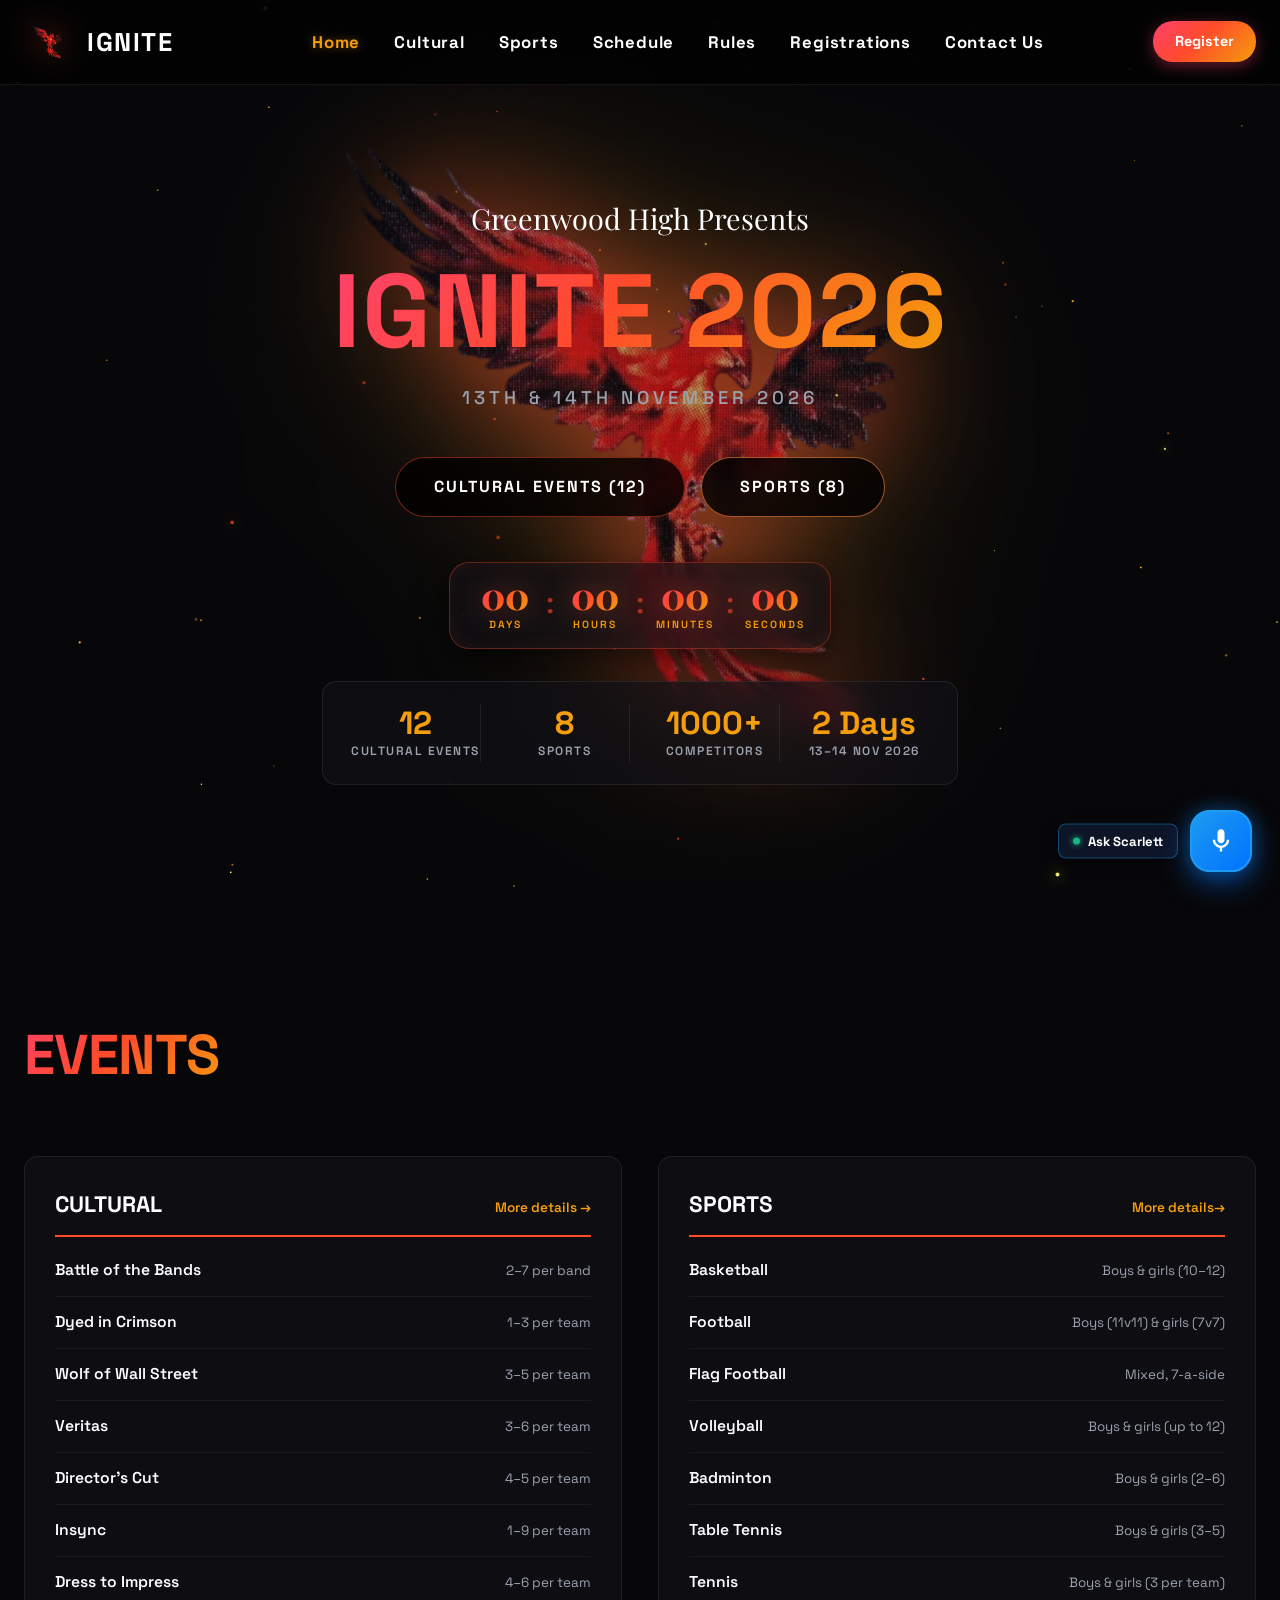
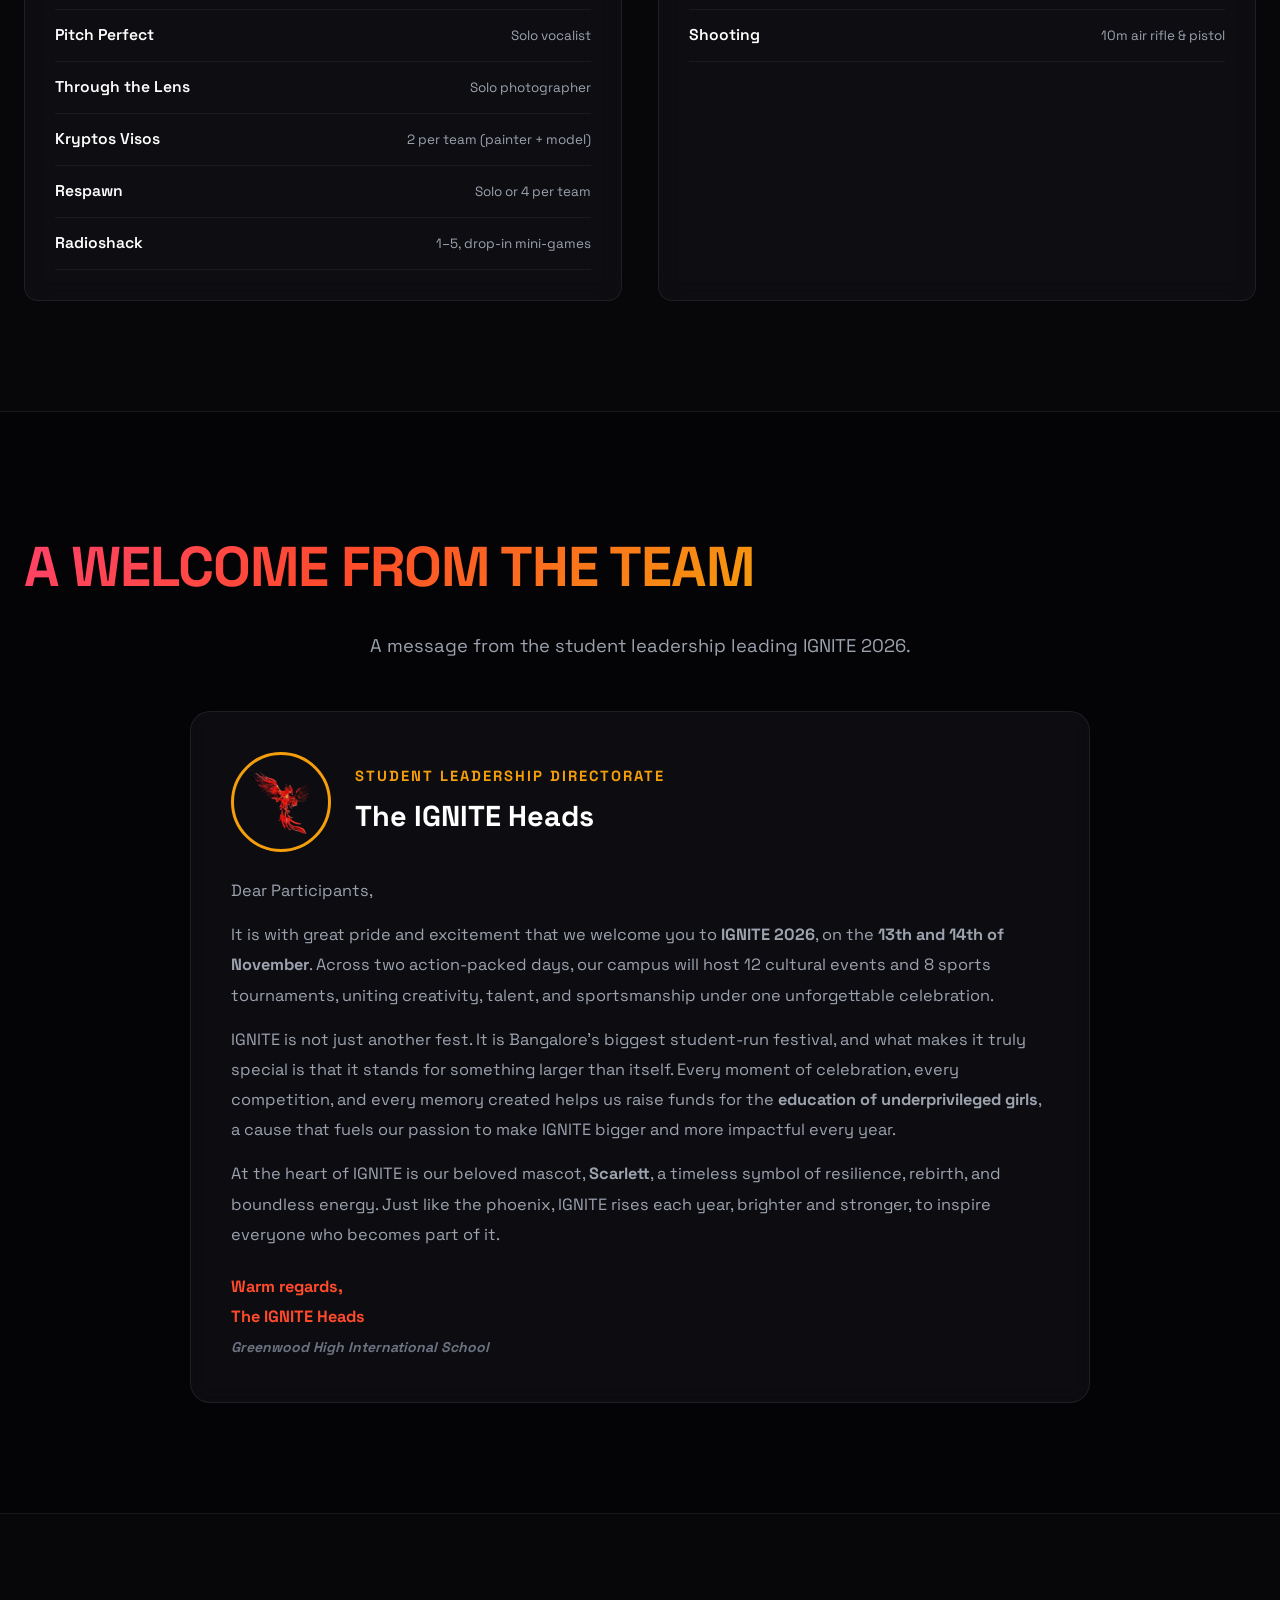
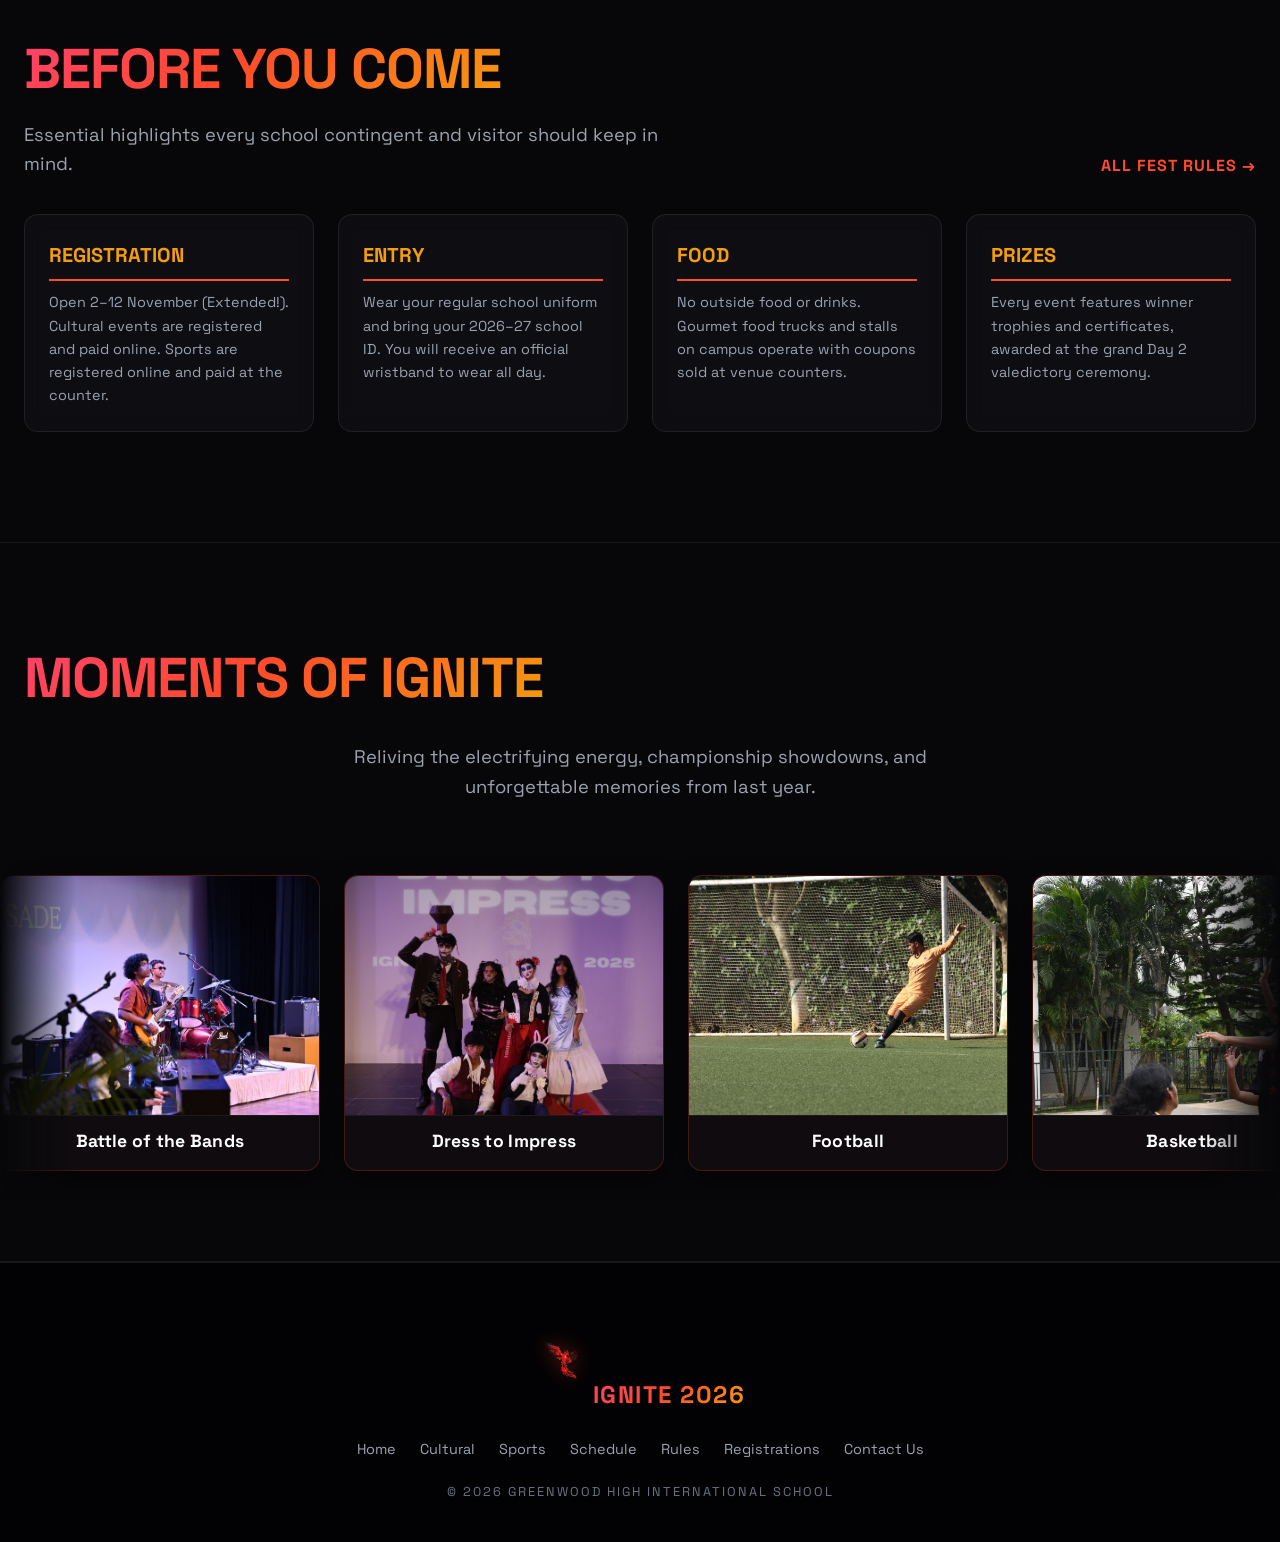
==== commit f302d396: "Add Internal Flag Football registration form and extend registration deadline to 12th Nov" ====
--- a/index.html
+++ b/index.html
@@ -201,7 +201,7 @@
             <div class="know-grid">
                 <div class="know-item">
                     <h3>Registration</h3>
-                    <p>Open 2–10 November. Cultural events are registered and paid online. Sports are registered online and paid at the counter.</p>
+                    <p>Open 2–12 November (Extended!). Cultural events are registered and paid online. Sports are registered online and paid at the counter.</p>
                 </div>
                 <div class="know-item">
                     <h3>Entry</h3>
--- a/styles.css
+++ b/styles.css
@@ -1876,24 +1876,28 @@
 }
 
 .people li {
-    font-size: 0.9rem;
+    font-size: 0.92rem;
+    font-weight: 700;
+    color: #ffffff;
+    line-height: 1.4;
 }
 
 .people li span {
     display: block;
     color: var(--text-muted);
     font-size: 0.8rem;
+    font-weight: 400;
 }
 
 .people a {
     text-decoration: none;
-    font-weight: 600;
-    color: #fff;
+    font-weight: 700;
+    color: #ffffff;
     transition: color 0.2s ease;
 }
 
 .people a:hover {
-    color: var(--accent-orange);
+    color: var(--accent-gold);
 }
 
 .people-note {
